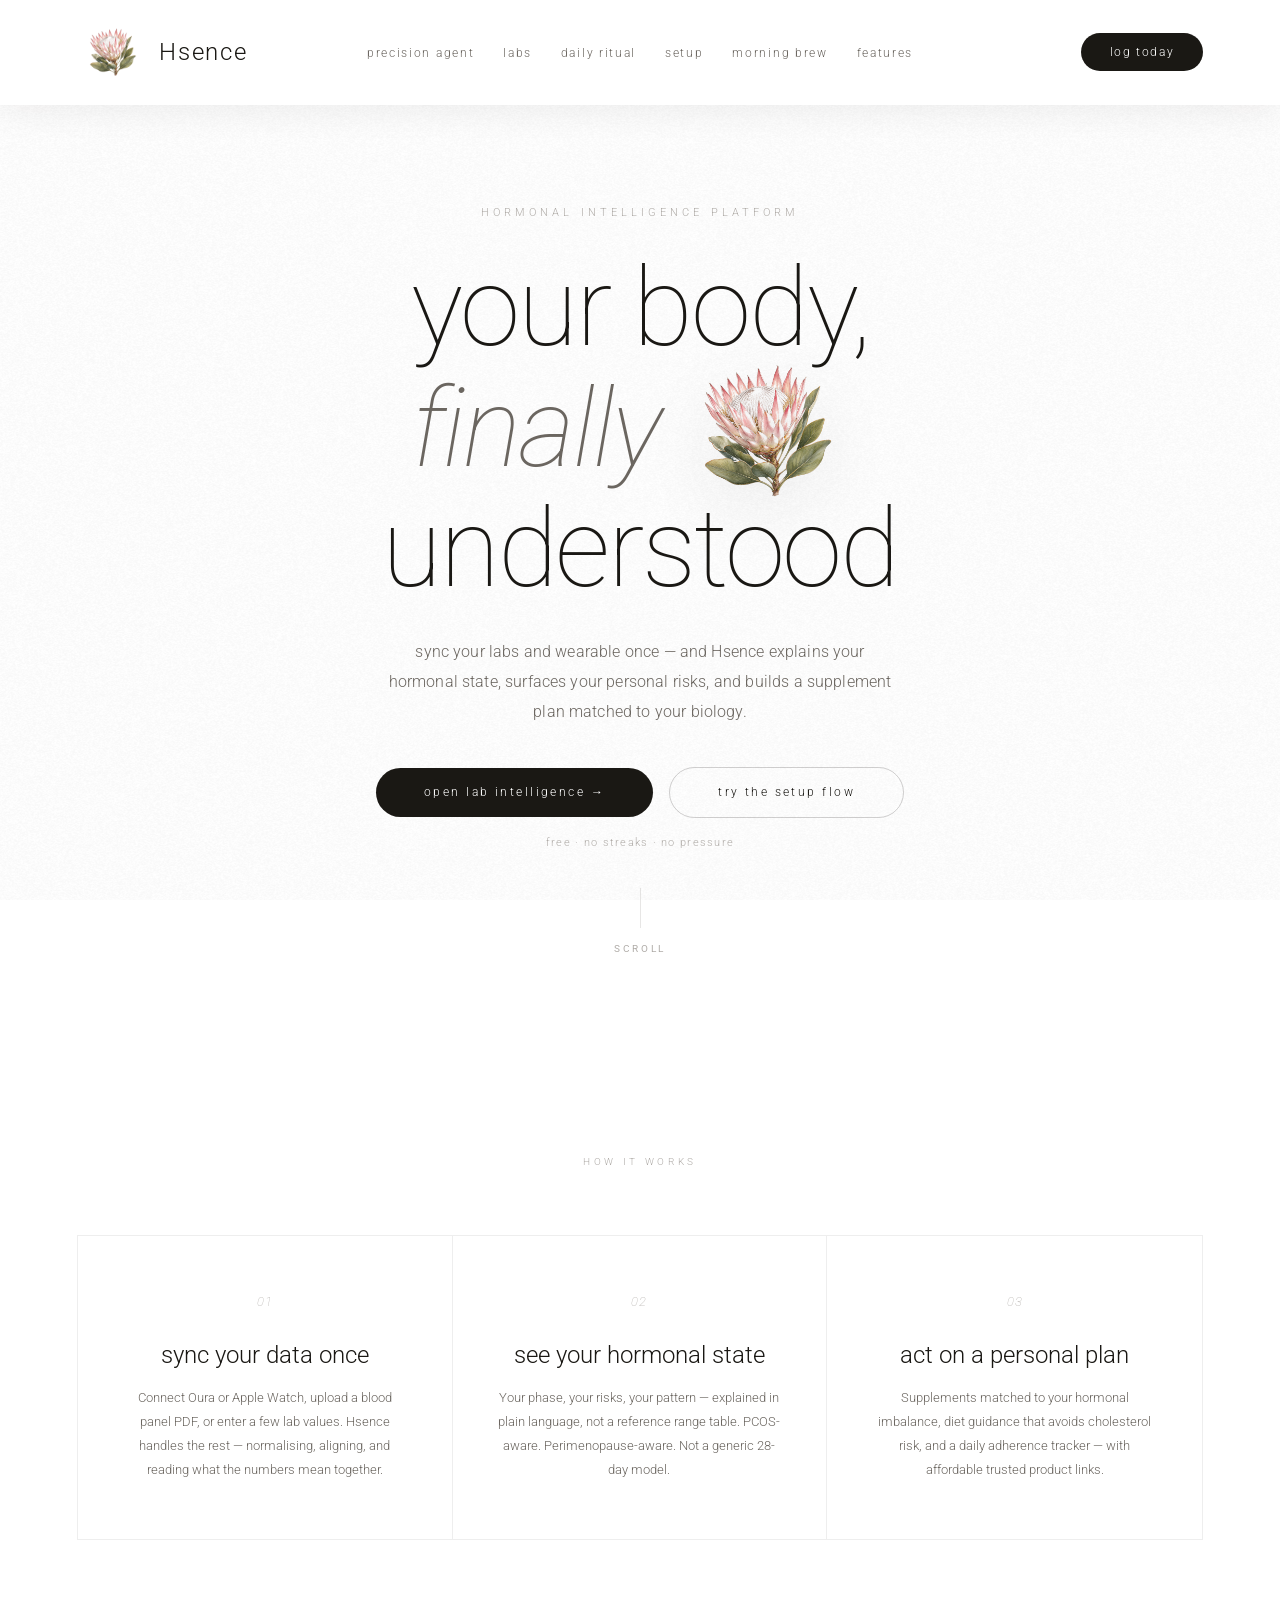
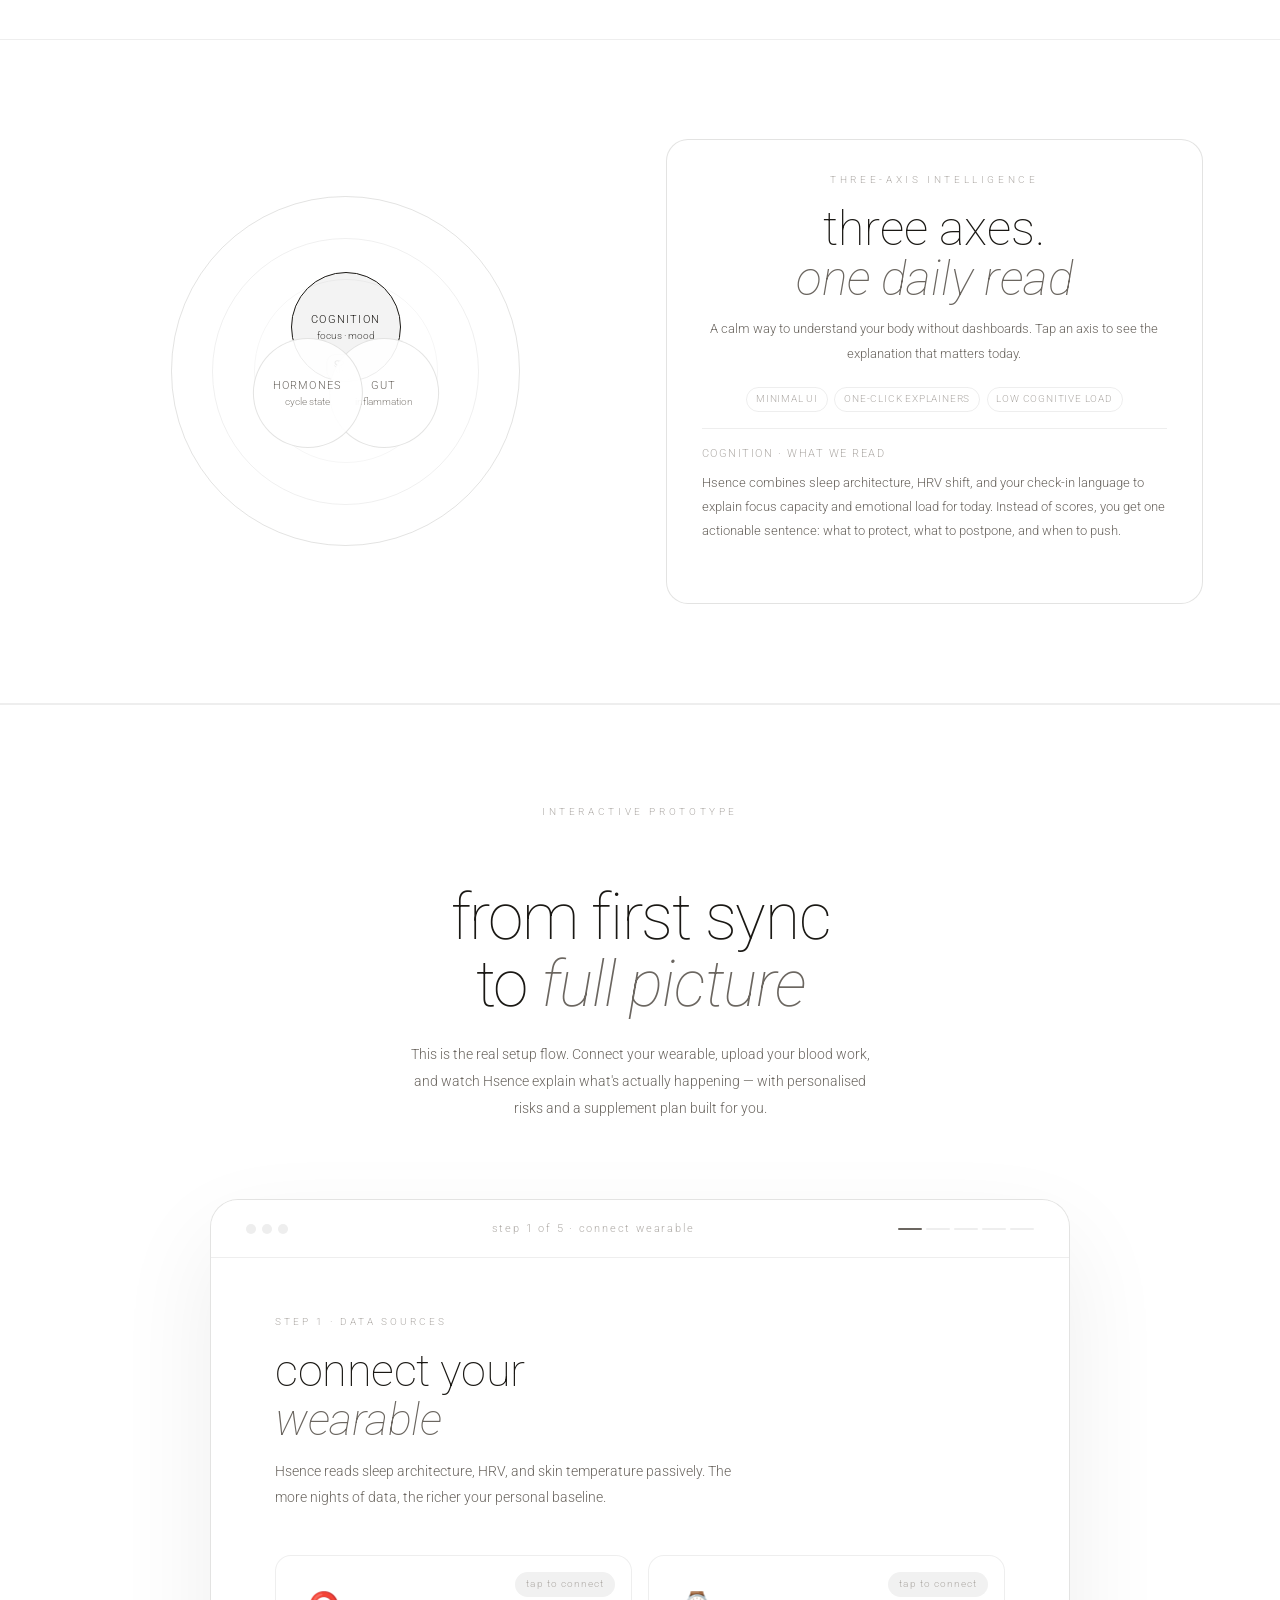
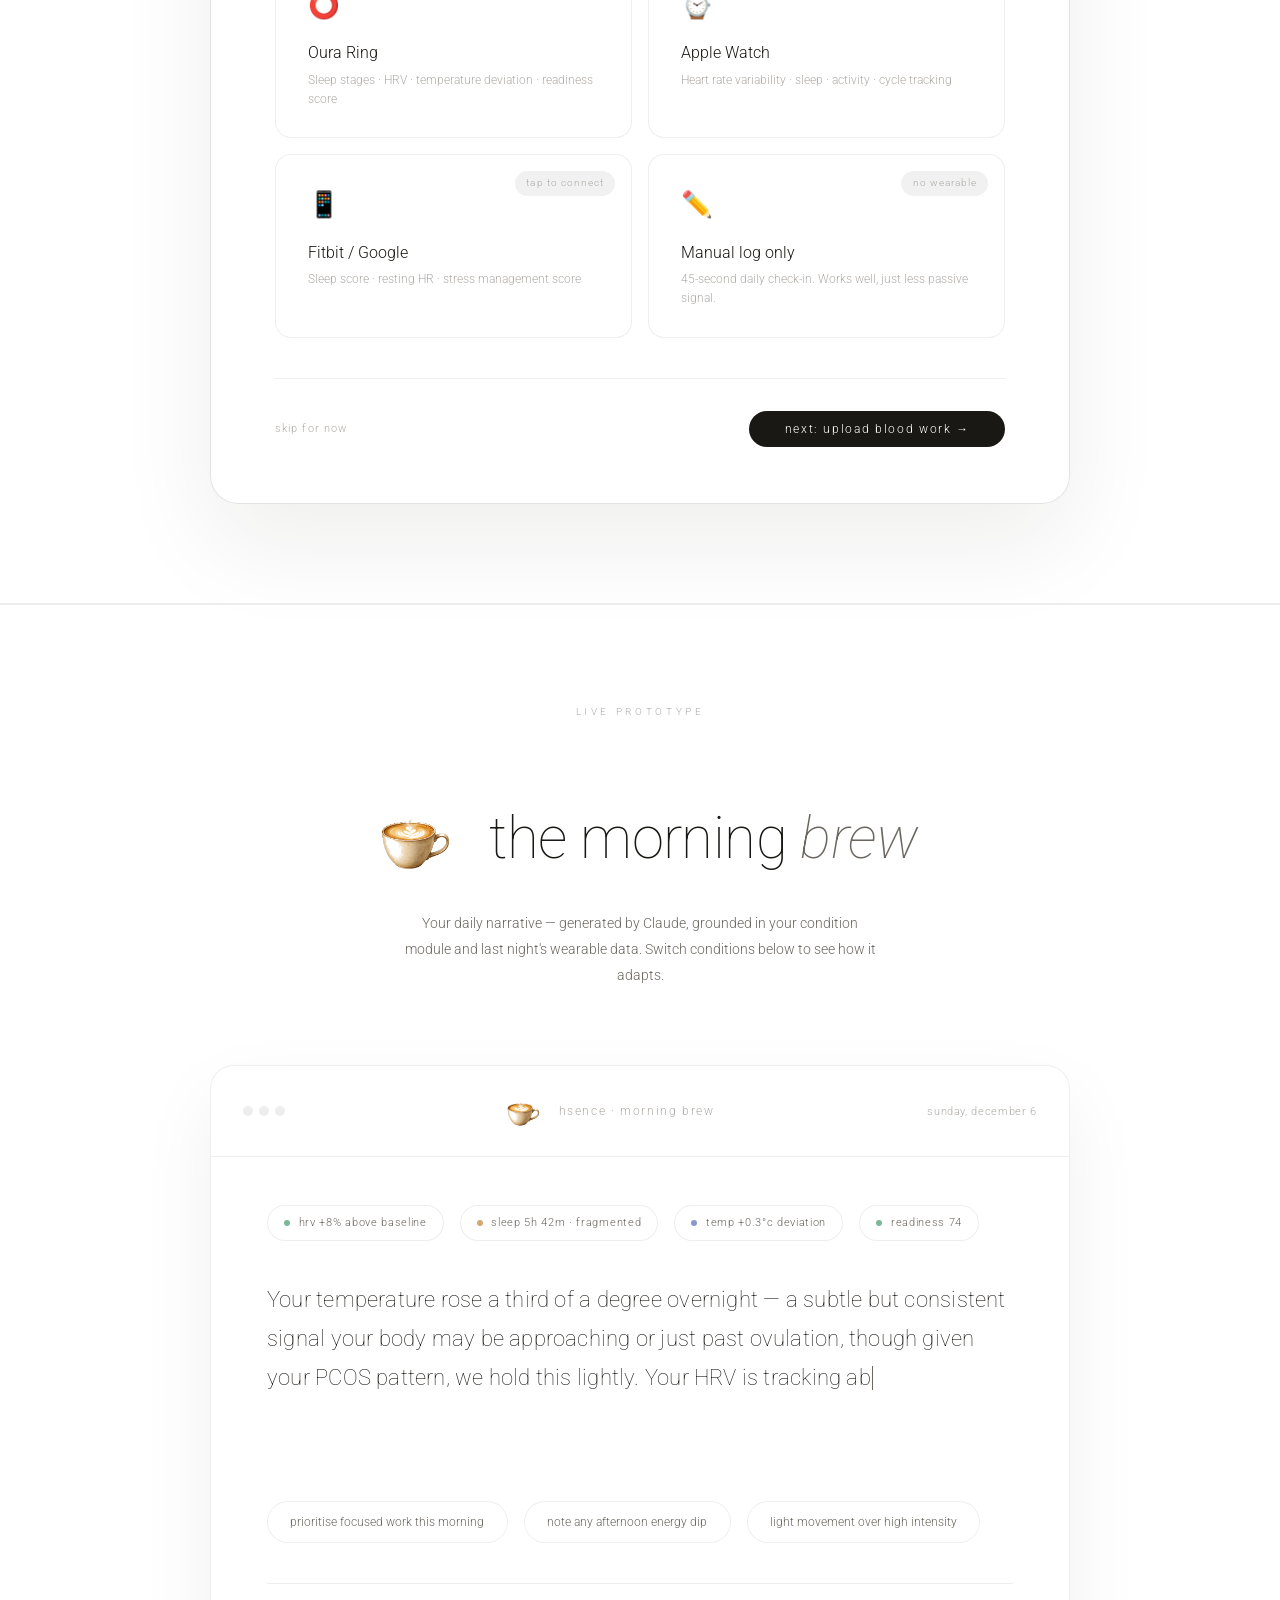
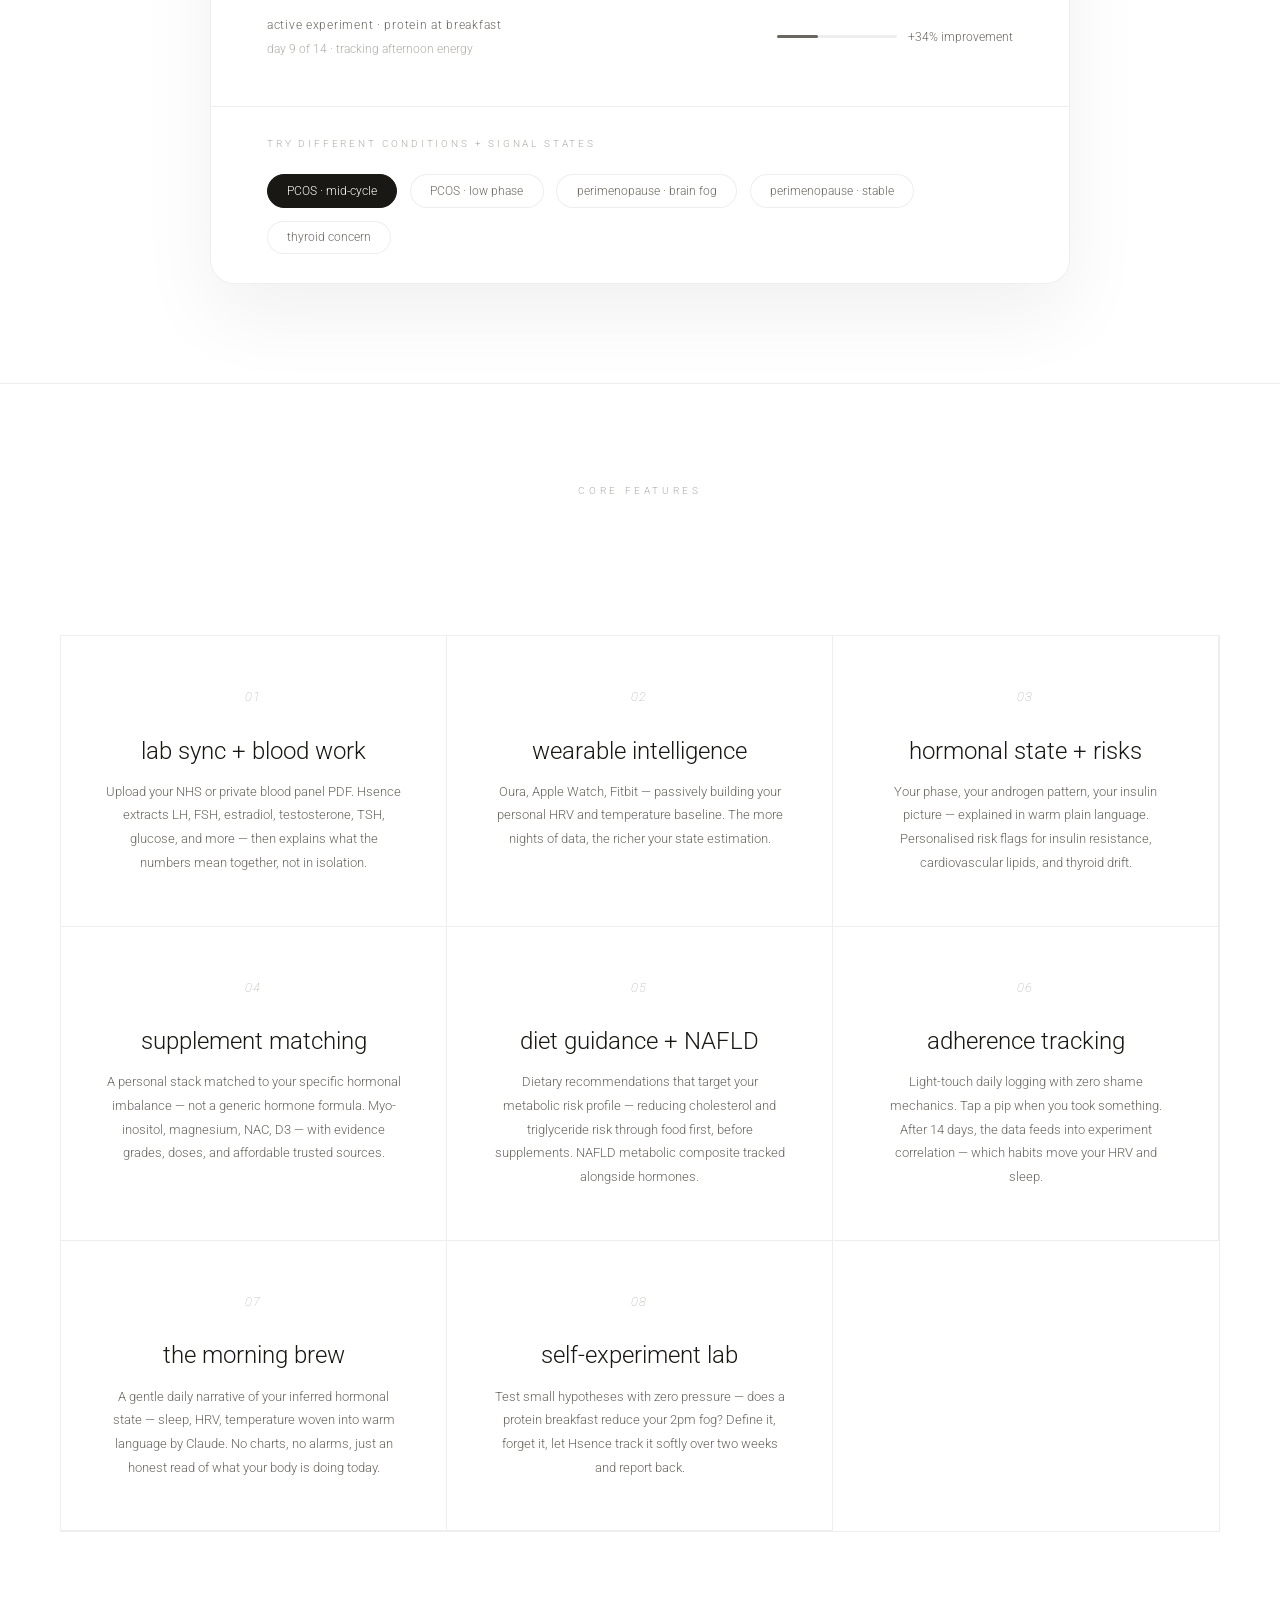
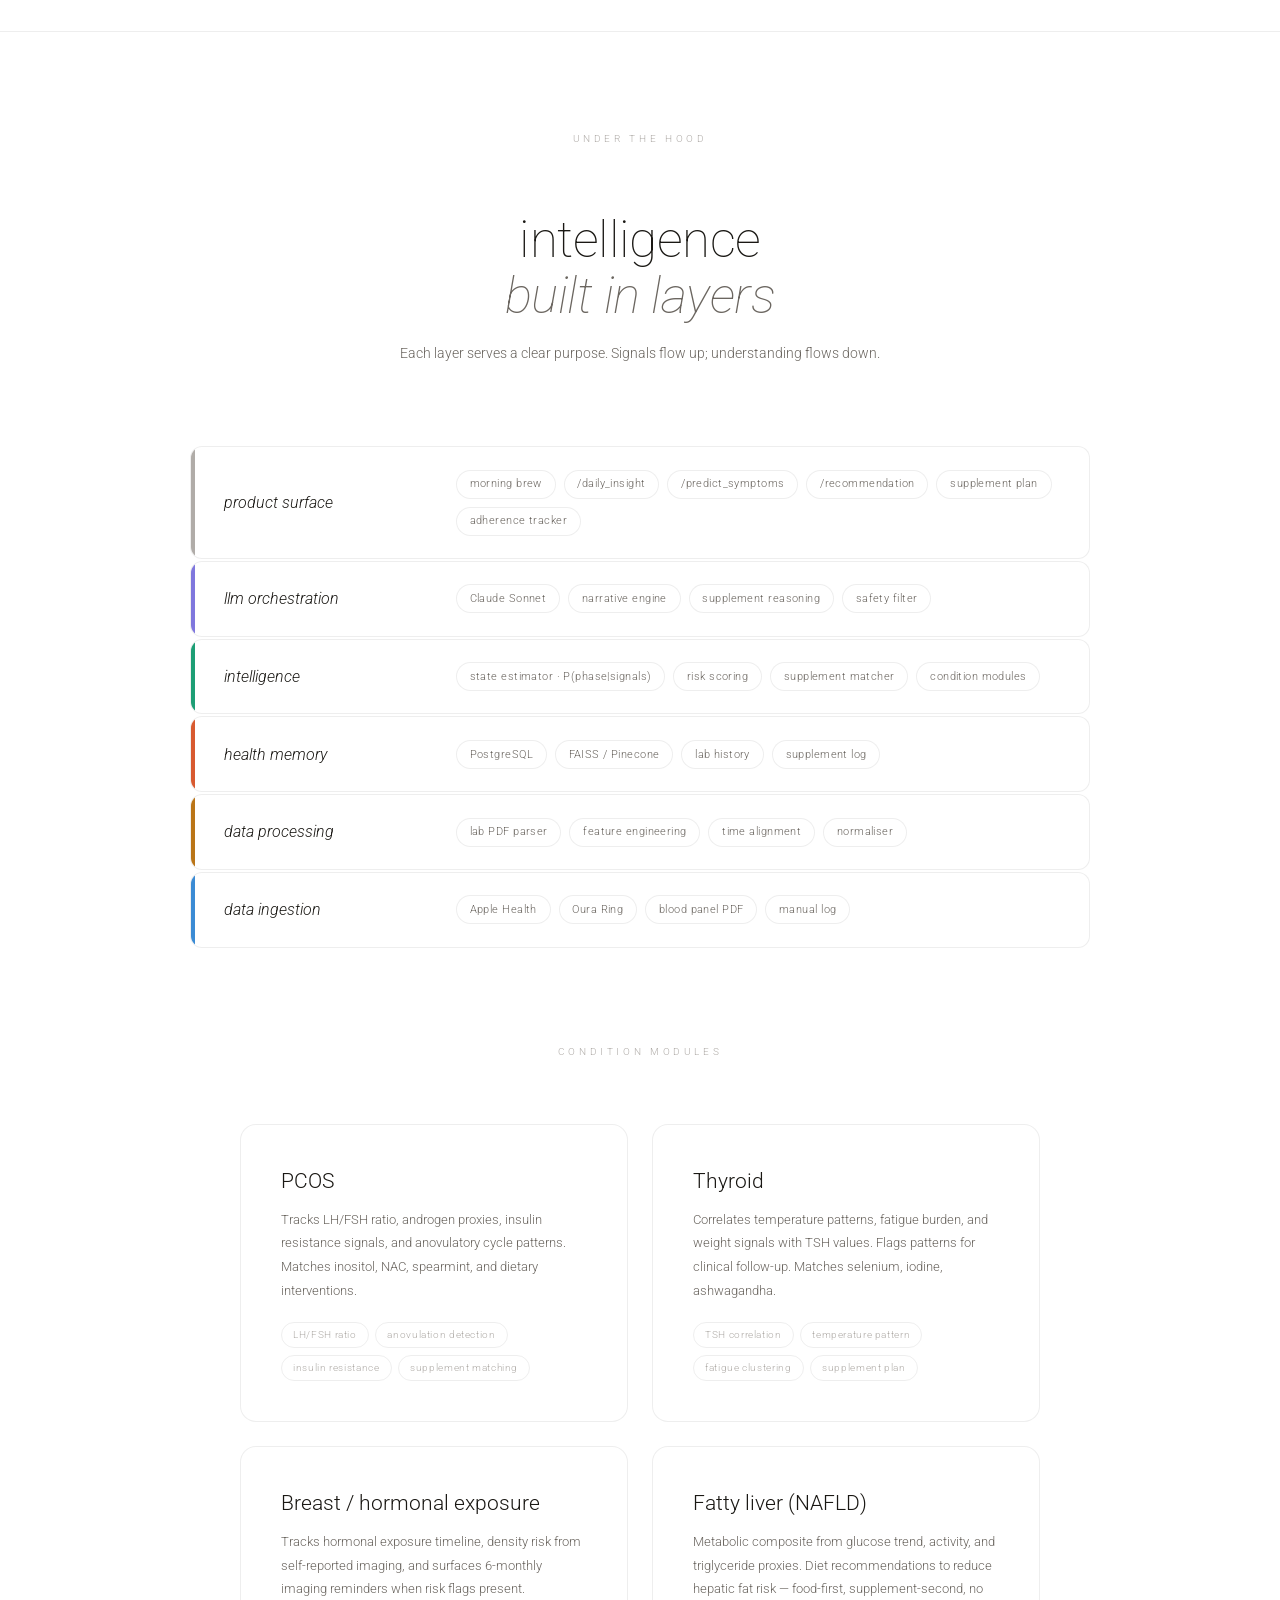
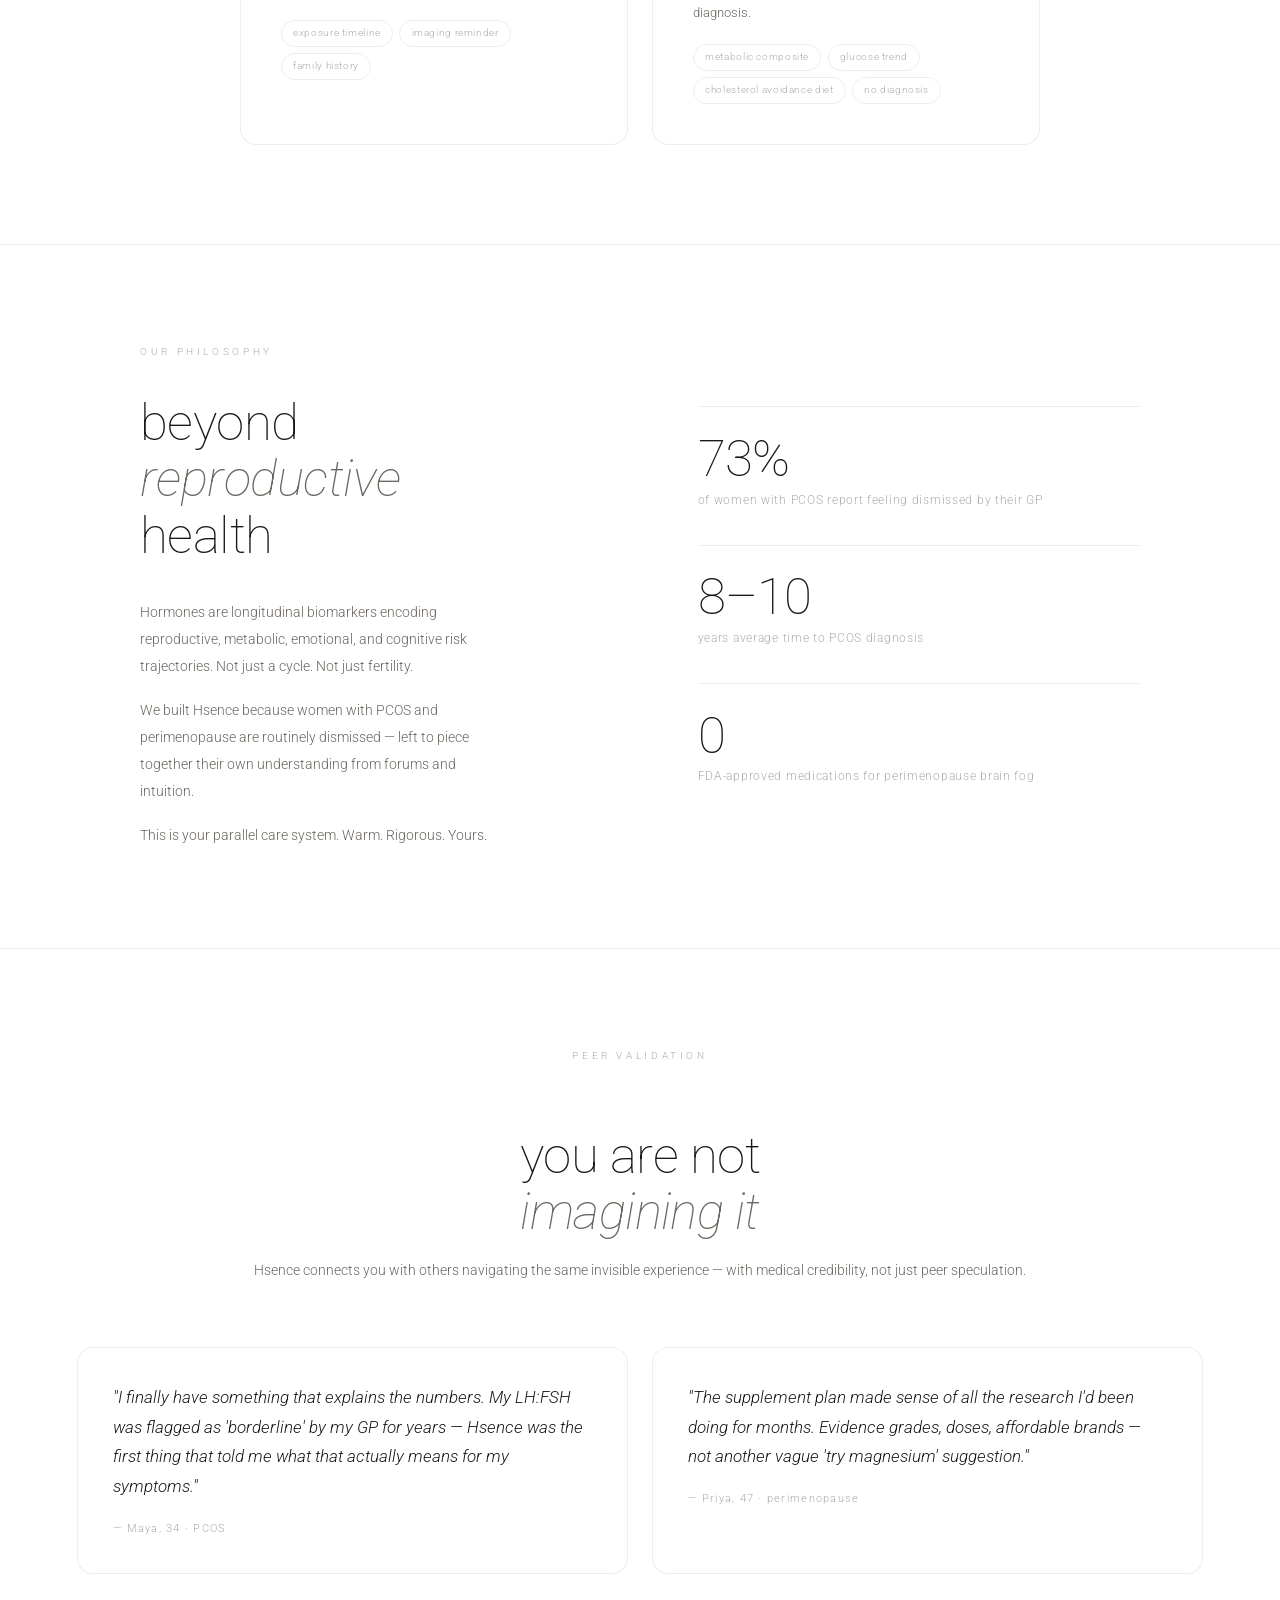
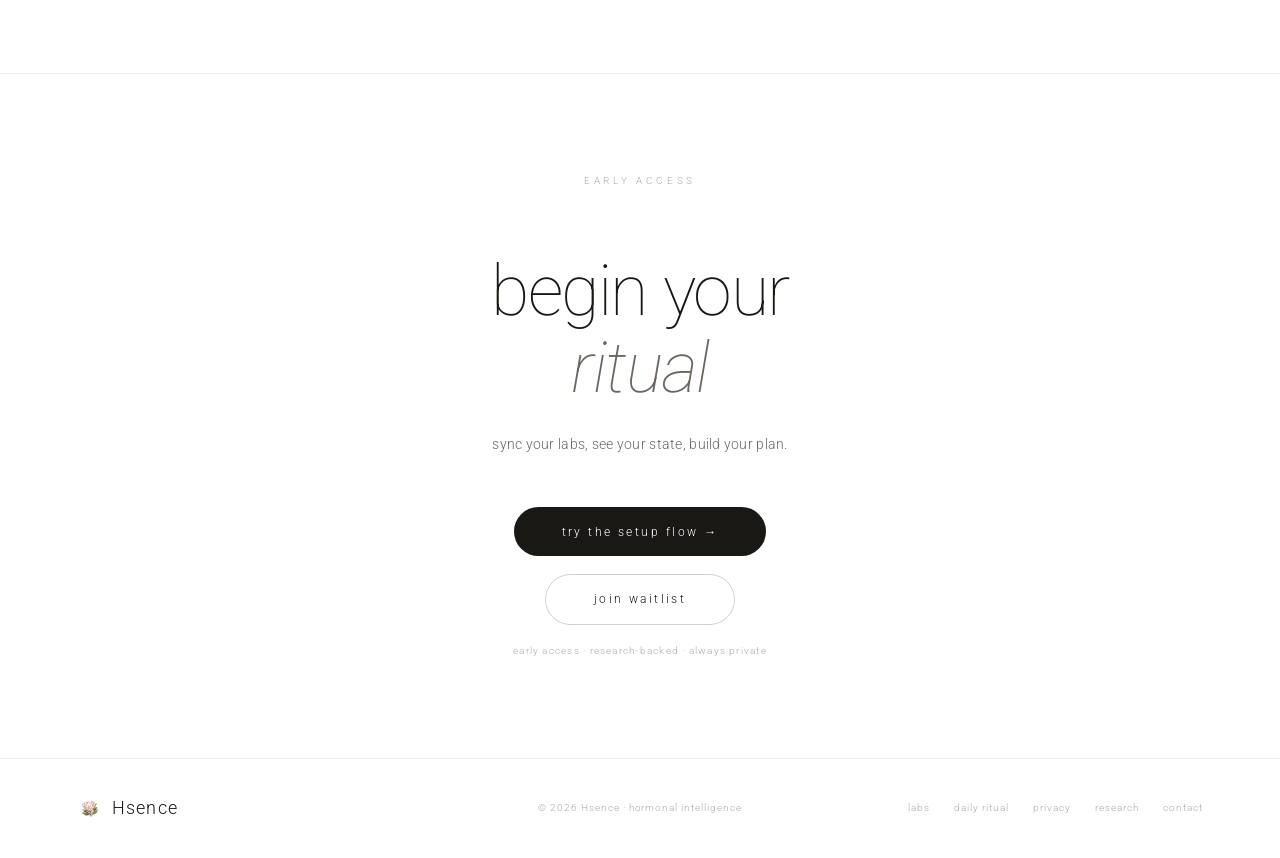
==== index.html @ 1656b44c "Deploy Hsence: site, agent API, and Render config. Single-port FastAPI app serves the marketing site" ====
<!DOCTYPE html>
<html lang="en">
<head>
<meta charset="UTF-8"/>
<meta name="viewport" content="width=device-width, initial-scale=1.0"/>
<title>Hsence — Hormonal Intelligence</title>
<link href="https://fonts.googleapis.com/css2?family=Roboto:ital,wght@0,100;0,300;0,400;1,100;1,300;1,400&display=swap" rel="stylesheet"/>
<style>
*,*::before,*::after{box-sizing:border-box;margin:0;padding:0}
:root{
  --text-dark:#1a1814;
  --text-mid:#6b6660;
  --text-light:#b0aca8;
  --border:rgba(26,24,20,0.07);
  --border-med:rgba(26,24,20,0.12);
  --cream:#ffffff;
  --warm:#f0d4c0;
  --lavender:#ddd0f0;
  --blue-soft:#c0cce8;
  --green:#7ab89a;
  --amber:#d4a870;
  --red-soft:#cc8888;
  --blue-mid:#8899cc;
  --content-max:1080px;
  --content-wide:1160px;
  --section-x:clamp(1.25rem,6vw,5rem);
  --section-y:clamp(5rem,11vh,8.5rem);
}
html{scroll-behavior:smooth}
body{
  font-family:'Roboto',sans-serif;
  background:#ffffff;
  color:var(--text-dark);
  overflow-x:hidden;
  font-size:16px;
  line-height:1.6;
}

/* ── GRADIENT BG (hidden on main page — pure white) ── */
.gradient-bg{position:fixed;inset:0;z-index:0;pointer-events:none;background:#ffffff;overflow:hidden}
.gradient-bg .blob{display:none}
.blob-1{width:600px;height:560px;background:radial-gradient(circle,#f0d4c0 0%,#e8b89a 50%,transparent 100%);top:-10%;left:-8%;animation:lava1 28s ease-in-out infinite}
.blob-2{width:520px;height:560px;background:radial-gradient(circle,#ddd0f0 0%,#c8b8e4 55%,transparent 100%);top:-5%;right:-10%;animation:lava2 34s ease-in-out infinite}
.blob-3{width:480px;height:460px;background:radial-gradient(circle,#c0cce8 0%,#a0b0d8 55%,transparent 100%);bottom:-8%;left:10%;animation:lava3 30s ease-in-out infinite}
.blob-4{width:400px;height:420px;background:radial-gradient(circle,#edd8c8 0%,#dfc0a8 55%,transparent 100%);top:35%;left:35%;animation:lava4 38s ease-in-out infinite}
.blob-5{width:360px;height:380px;background:radial-gradient(circle,#ccd4ec 0%,#aab8dc 55%,transparent 100%);bottom:5%;right:-5%;animation:lava5 26s ease-in-out infinite}
@keyframes lava1{0%{transform:translate(0,0) scale(1)}25%{transform:translate(70px,80px) scale(1.07)}60%{transform:translate(-30px,100px) scale(0.96)}100%{transform:translate(0,0) scale(1)}}
@keyframes lava2{0%{transform:translate(0,0) scale(1)}30%{transform:translate(-80px,70px) scale(1.05)}65%{transform:translate(-40px,140px) scale(0.93)}100%{transform:translate(0,0) scale(1)}}
@keyframes lava3{0%{transform:translate(0,0) scale(1)}35%{transform:translate(60px,-70px) scale(1.06)}70%{transform:translate(-40px,-50px) scale(0.97)}100%{transform:translate(0,0) scale(1)}}
@keyframes lava4{0%{transform:translate(0,0) scale(1) rotate(0deg)}40%{transform:translate(-70px,-50px) scale(1.09) rotate(4deg)}75%{transform:translate(50px,70px) scale(0.94) rotate(-2deg)}100%{transform:translate(0,0) scale(1) rotate(0deg)}}
@keyframes lava5{0%{transform:translate(0,0) scale(1)}45%{transform:translate(-50px,-80px) scale(1.05)}85%{transform:translate(30px,-40px) scale(0.98)}100%{transform:translate(0,0) scale(1)}}

#grain-canvas{position:fixed;inset:0;z-index:2;pointer-events:none;opacity:0.035;mix-blend-mode:multiply}
.page{position:relative;z-index:3}
.site-wrap{width:100%;max-width:var(--content-wide);margin-left:auto;margin-right:auto;padding-left:var(--section-x);padding-right:var(--section-x)}
.site-wrap--narrow{max-width:var(--content-max)}

/* ── NAV ── */
nav{
  display:grid;
  grid-template-columns:1fr auto 1fr;
  align-items:center;
  gap:1rem 2rem;
  padding:1rem var(--section-x);
  position:sticky;top:0;z-index:100;
  background:#ffffff;
  backdrop-filter:blur(22px) saturate(180%);
  -webkit-backdrop-filter:blur(22px) saturate(180%);
  border-bottom:0.5px solid rgba(255,255,255,0.65);
  box-shadow:0 8px 32px rgba(26,24,20,0.06),inset 0 1px 0 rgba(255,255,255,0.85);
}
.nav-logo{justify-self:start}
.nav-links{justify-self:center;display:flex;gap:1.8rem;list-style:none;flex-wrap:wrap;justify-content:center}
.nav-cta{justify-self:end}
@media(max-width:960px){
  nav{grid-template-columns:1fr auto;grid-template-rows:auto auto}
  .nav-links{grid-column:1/-1;justify-self:center;gap:1rem 1.4rem}
}
.nav-logo{display:inline-flex;align-items:center;gap:0.65rem;text-decoration:none;line-height:1}
.nav-logo-img{width:72px;height:72px;object-fit:contain;display:block;flex-shrink:0}
.nav-logo-text{font-weight:300;font-size:1.5rem;letter-spacing:0.07em;color:var(--text-dark)}
.nav-links a{font-size:0.76rem;font-weight:300;color:var(--text-mid);text-decoration:none;letter-spacing:0.14em;text-transform:lowercase;transition:color 0.2s}
.nav-links a:hover{color:var(--text-dark)}
.nav-cta{font-size:0.73rem;font-weight:300;letter-spacing:0.14em;color:#fff;background:var(--text-dark);padding:0.6rem 1.8rem;border-radius:999px;text-decoration:none;text-transform:lowercase;transition:opacity 0.2s}
.nav-cta:hover{opacity:0.75}

/* ── HERO ── */
.hero{
  min-height:calc(100vh - 88px);display:flex;align-items:center;justify-content:center;
  padding:var(--section-y) var(--section-x);
  text-align:center;
  animation:fadeUp 1s ease 0.15s both;
}
.hero-inner{
  max-width:880px;width:100%;margin:0 auto;
  display:flex;flex-direction:column;align-items:center;
}
.hero-eyebrow{font-size:0.67rem;font-weight:300;letter-spacing:0.38em;color:var(--text-light);text-transform:uppercase;margin-bottom:2rem}
.hero-title{
  font-weight:100;font-size:clamp(3.2rem,8.5vw,7rem);line-height:1.02;
  letter-spacing:-0.02em;text-align:center;width:100%;
}
.hero-title em{font-style:italic;font-weight:100;color:var(--text-mid)}
.hero-finally-row{
  display:inline-flex;align-items:center;justify-content:center;
  gap:0.25rem;vertical-align:middle;
}
.hero-flower-near{
  width:min(200px,26vw);height:auto;object-fit:contain;display:block;
  margin:0 0 -0.2rem 0.15rem;
  filter:drop-shadow(0 16px 32px rgba(26,24,20,0.08));
  animation:flowerFloat 8s ease-in-out infinite;
  flex-shrink:0;
}
@keyframes flowerFloat{
  0%,100%{transform:translateY(0) scale(1)}
  50%{transform:translateY(-10px) scale(1.02)}
}
.hero-sub{
  font-size:0.98rem;font-weight:300;color:var(--text-mid);line-height:1.9;
  max-width:520px;margin:2rem auto 2.5rem;letter-spacing:0.01em;text-align:center;
}
.hero-actions{
  display:flex;flex-direction:row;flex-wrap:wrap;align-items:center;
  justify-content:center;gap:0.85rem 1rem;width:100%;
}
.hero-note{
  flex-basis:100%;font-size:0.66rem;color:var(--text-light);
  font-weight:300;letter-spacing:0.12em;text-align:center;margin-top:0.25rem;
}
.scroll-hint{
  margin-top:4vh;font-size:0.6rem;letter-spacing:0.28em;color:var(--text-light);
  text-transform:uppercase;display:flex;flex-direction:column;align-items:center;gap:0.8rem;
}
@media(max-width:640px){
  .hero-actions{flex-direction:column}
  .hero-flower-near{width:min(160px,38vw)}
}
.btn-primary{background:var(--text-dark);color:#fff;font-family:'Roboto',sans-serif;font-size:0.76rem;font-weight:300;letter-spacing:0.2em;text-transform:lowercase;border:none;border-radius:999px;padding:1.1rem 3rem;cursor:pointer;transition:opacity 0.2s,transform 0.2s}
.btn-primary:hover{opacity:0.78;transform:translateY(-2px)}
.btn-outline{background:transparent;color:var(--text-dark);font-family:'Roboto',sans-serif;font-size:0.76rem;font-weight:300;letter-spacing:0.2em;text-transform:lowercase;border:0.5px solid rgba(26,24,20,0.2);border-radius:999px;padding:1.1rem 3rem;cursor:pointer;transition:background 0.2s,transform 0.2s}
.btn-outline:hover{background:rgba(26,24,20,0.04);transform:translateY(-2px)}
.scroll-line{width:0.5px;height:40px;background:var(--text-light);opacity:0.3;animation:scrollPulse 2.5s ease-in-out infinite}
@keyframes scrollPulse{0%,100%{transform:scaleY(1);opacity:0.3}50%{transform:scaleY(0.4);opacity:0.1}}

/* ── SECTION COMMON ── */
section{padding:var(--section-y) var(--section-x)}
.section-label{
  font-size:0.63rem;letter-spacing:0.36em;color:var(--text-light);
  text-transform:uppercase;text-align:center;
  margin-bottom:clamp(2.5rem,5vw,4rem);font-weight:300;
}
.section-head{text-align:center;max-width:640px;margin:0 auto clamp(3rem,6vw,5rem)}
.section-head .section-label{margin-bottom:1.2rem}

/* ── TRI-AXIS PROTEA ── */
.tri-axis-section{
  border-top:0.5px solid var(--border);
  border-bottom:0.5px solid var(--border);
  background:#ffffff;
}
.tri-axis-wrap{
  max-width:var(--content-wide);margin:0 auto;
  display:grid;grid-template-columns:1fr 1fr;
  gap:clamp(2rem,4vw,3.5rem);align-items:center;
}
.tri-stage{
  position:relative;
  width:min(460px,92vw);
  aspect-ratio:1/1;
  margin:0 auto;
}
.orbit-ring{
  position:absolute;inset:12%;
  border:0.5px solid var(--border-med);
  border-radius:50%;
}
.orbit-ring.ring-2{inset:21%;opacity:0.5}
.orbit-ring.ring-3{inset:30%;opacity:0.32}
.tri-center{
  position:absolute;left:50%;top:50%;
  transform:translate(-50%,-50%);
  width:18px;height:18px;border-radius:50%;
  border:0.5px solid var(--border-med);
  background:rgba(255,255,255,0.9);
}
.tri-center::after{
  content:'';
  position:absolute;left:50%;top:50%;
  transform:translate(-50%,-50%);
  width:6px;height:6px;border-radius:50%;
  background:rgba(26,24,20,0.22);
}
.axis-orbit{
  position:absolute;inset:0;animation:spinSlow 24s linear infinite;
}
.orbit-protea{
  position:absolute;left:50%;top:50%;
  transform:translate(-50%,-50%) rotate(var(--angle)) translateY(calc(-1 * var(--radius))) rotate(calc(-1 * var(--angle)));
  width:26px;height:26px;border-radius:9px;
  border:0.5px solid var(--border-med);
  background:rgba(255,255,255,0.92);
  display:flex;align-items:center;justify-content:center;
  box-shadow:0 18px 40px rgba(26,24,20,0.06);
  pointer-events:none;
}
.orbit-protea svg{width:16px;height:16px;display:block}
.orbit-protea path{stroke:var(--text-dark)}
.axis-btn{
  position:absolute;left:50%;top:50%;
  transform:translate(-50%,-50%) rotate(var(--angle)) translateY(calc(-1 * var(--radius))) rotate(calc(-1 * var(--angle)));
  width:110px;min-height:110px;border-radius:50%;
  border:0.5px solid var(--border-med);
  background:rgba(255,255,255,0.92);
  color:var(--text-mid);
  display:flex;flex-direction:column;align-items:center;justify-content:center;
  gap:0.25rem;padding:0.8rem;
  font-family:'Roboto',sans-serif;cursor:pointer;
  transition:transform 0.2s,border-color 0.2s,background 0.2s,color 0.2s;
}
.axis-btn:hover{border-color:rgba(26,24,20,0.2);color:var(--text-dark)}
.axis-btn.active{
  border-color:var(--text-dark);
  color:var(--text-dark);
  background:rgba(26,24,20,0.05);
}
.axis-name{font-size:0.67rem;letter-spacing:0.11em;text-transform:uppercase;font-weight:300}
.axis-sub{font-size:0.62rem;opacity:0.8;font-weight:300}
.tri-copy{
  background:rgba(255,255,255,0.86);
  border:0.5px solid var(--border-med);
  border-radius:22px;padding:2rem 2.2rem;text-align:center;
}
.tri-copy .section-label{text-align:center;margin-bottom:1rem}
.tri-explain{
  text-align:left;
  border-top:0.5px solid var(--border);
  margin-top:0.7rem;padding-top:1rem;
}
.tri-title{font-weight:100;font-size:clamp(2rem,4vw,3rem);line-height:1.05;margin-bottom:0.8rem;text-align:center}
.tri-title em{font-style:italic;color:var(--text-mid)}
.tri-sub{font-size:0.84rem;color:var(--text-mid);font-weight:300;line-height:1.8;margin-bottom:1.3rem;text-align:center}
.tri-tags{display:flex;gap:0.4rem;flex-wrap:wrap;margin-bottom:1rem;justify-content:center}
.tri-tag{
  font-size:0.62rem;letter-spacing:0.08em;text-transform:uppercase;
  padding:0.22rem 0.56rem;border:0.5px solid var(--border);
  border-radius:999px;color:var(--text-light);font-weight:300;
}
.tri-explain-title{font-size:0.68rem;letter-spacing:0.14em;text-transform:uppercase;color:var(--text-light);font-weight:300;margin-bottom:0.55rem}
.tri-explain-body{font-size:0.82rem;color:var(--text-mid);line-height:1.85;font-weight:300;min-height:100px}
@keyframes spinSlow{to{transform:rotate(360deg)}}
@media (max-width:980px){
  .tri-axis-wrap{grid-template-columns:1fr;gap:1.6rem}
}

/* ── ONBOARDING FLOW SECTION ── */
.onboarding-section{
  background:#ffffff;
  border-top:0.5px solid var(--border);
  border-bottom:0.5px solid var(--border);
  padding:var(--section-y) var(--section-x);
}
.onboarding-intro{text-align:center;margin-bottom:clamp(3rem,6vw,5rem);max-width:640px;margin-left:auto;margin-right:auto}
.onboarding-title{font-weight:100;font-size:clamp(2.4rem,5vw,4.2rem);line-height:1.05;letter-spacing:-0.02em;margin-bottom:1.4rem}
.onboarding-title em{font-style:italic;color:var(--text-mid)}
.onboarding-sub{font-size:0.9rem;font-weight:300;color:var(--text-mid);line-height:1.9;max-width:460px;margin:0 auto}

/* The big interactive prototype frame */
.setup-frame{
  max-width:860px;margin:0 auto;
  background:rgba(255,255,255,0.88);
  backdrop-filter:blur(24px);
  border:0.5px solid var(--border-med);
  border-radius:28px;
  overflow:hidden;
  box-shadow:0 40px 100px rgba(26,24,20,0.07);
}
.setup-topbar{
  display:flex;align-items:center;justify-content:space-between;
  padding:1.2rem 2.2rem;
  border-bottom:0.5px solid var(--border);
  background:rgba(255,255,255,0.5);
}
.setup-dots{display:flex;gap:6px}
.setup-dot{width:10px;height:10px;border-radius:50%;background:var(--border)}
.setup-step-label{font-size:0.7rem;font-weight:300;letter-spacing:0.16em;color:var(--text-light);text-transform:lowercase}
.setup-progress-bar{display:flex;gap:4px;align-items:center}
.progress-pip{width:24px;height:2px;border-radius:2px;background:var(--border);transition:background 0.4s}
.progress-pip.done{background:var(--text-dark)}
.progress-pip.active{background:var(--text-mid)}

/* Steps */
.setup-body{padding:3.5rem 4rem;min-height:480px}
.setup-step{display:none;animation:fadeUp 0.45s ease both}
.setup-step.active{display:block}

/* Step headings */
.step-eyebrow{font-size:0.63rem;letter-spacing:0.3em;text-transform:uppercase;color:var(--text-light);font-weight:300;margin-bottom:1rem}
.step-title{font-weight:100;font-size:clamp(1.8rem,3.5vw,2.8rem);line-height:1.1;margin-bottom:0.9rem;letter-spacing:-0.01em}
.step-title em{font-style:italic;color:var(--text-mid)}
.step-desc{font-size:0.85rem;font-weight:300;color:var(--text-mid);line-height:1.9;max-width:480px;margin-bottom:2.8rem}

/* Wearable connect cards */
.connect-grid{display:grid;grid-template-columns:1fr 1fr;gap:1rem;margin-bottom:2.5rem}
.connect-card{
  border:0.5px solid var(--border);border-radius:16px;
  padding:1.8rem 2rem;cursor:pointer;
  background:rgba(255,255,255,0.6);
  transition:all 0.2s;
  position:relative;
}
.connect-card:hover{border-color:rgba(26,24,20,0.2);background:rgba(255,255,255,0.95)}
.connect-card.selected{border-color:var(--text-dark);background:rgba(26,24,20,0.04)}
.connect-card.connected{border-color:var(--green)}
.connect-card-icon{font-size:1.6rem;margin-bottom:0.9rem}
.connect-card-name{font-weight:300;font-size:1rem;color:var(--text-dark);margin-bottom:0.3rem}
.connect-card-sub{font-size:0.74rem;font-weight:300;color:var(--text-light);line-height:1.6}
.connect-status{
  position:absolute;top:1rem;right:1rem;
  font-size:0.64rem;font-weight:300;letter-spacing:0.1em;
  padding:0.25rem 0.7rem;border-radius:999px;
}
.connect-status.idle{background:rgba(26,24,20,0.06);color:var(--text-light)}
.connect-status.syncing{background:rgba(180,160,100,0.12);color:var(--amber)}
.connect-status.done{background:rgba(122,184,154,0.15);color:var(--green)}

/* Manual log */
.manual-or{text-align:center;font-size:0.72rem;font-weight:300;color:var(--text-light);letter-spacing:0.12em;margin:1.5rem 0}

/* Lab upload */
.lab-upload-zone{
  border:0.5px dashed rgba(26,24,20,0.18);border-radius:16px;
  padding:3rem 2.5rem;text-align:center;cursor:pointer;
  transition:all 0.2s;margin-bottom:1.5rem;
  background:rgba(255,255,255,0.4);
}
.lab-upload-zone:hover{border-color:rgba(26,24,20,0.32);background:rgba(255,255,255,0.8)}
.lab-upload-zone.uploading{border-color:var(--amber)}
.lab-upload-zone.done{border-color:var(--green);background:rgba(122,184,154,0.07)}
.upload-icon{font-size:2rem;margin-bottom:0.8rem;opacity:0.4}
.upload-text{font-size:0.82rem;font-weight:300;color:var(--text-mid);line-height:1.7}
.upload-fine{font-size:0.68rem;color:var(--text-light);font-weight:300;margin-top:0.4rem;letter-spacing:0.06em}

/* Lab markers grid */
.lab-markers{display:grid;grid-template-columns:repeat(auto-fill,minmax(200px,1fr));gap:0.7rem;margin-top:1.8rem}
.lab-marker{
  border:0.5px solid var(--border);border-radius:12px;
  padding:1rem 1.2rem;
  background:rgba(255,255,255,0.7);
  display:flex;align-items:center;justify-content:space-between;
}
.lab-marker-name{font-size:0.76rem;font-weight:300;color:var(--text-mid)}
.lab-marker-val{font-size:0.86rem;font-weight:300;color:var(--text-dark)}
.lab-marker-flag{
  font-size:0.6rem;font-weight:300;letter-spacing:0.08em;
  padding:0.18rem 0.55rem;border-radius:999px;margin-left:0.5rem;
}
.flag-high{background:rgba(204,136,136,0.15);color:var(--red-soft)}
.flag-low{background:rgba(136,153,204,0.15);color:var(--blue-mid)}
.flag-ok{background:rgba(122,184,154,0.15);color:var(--green)}

/* State reveal — the big visual */
.state-reveal{
  display:flex;flex-direction:column;gap:1.5rem;
  margin-bottom:2.5rem;
}
.state-primary-card{
  border:0.5px solid var(--border-med);border-radius:18px;
  padding:2.2rem 2.5rem;
  background:rgba(255,255,255,0.7);
  position:relative;overflow:hidden;
}
.state-phase-badge{
  display:inline-flex;align-items:center;gap:0.6rem;
  font-size:0.68rem;font-weight:300;letter-spacing:0.14em;text-transform:uppercase;
  padding:0.35rem 1rem;border-radius:999px;
  background:rgba(122,184,154,0.15);color:var(--green);
  border:0.5px solid rgba(122,184,154,0.3);
  margin-bottom:1.2rem;
}
.state-phase-dot{width:5px;height:5px;border-radius:50%;background:var(--green)}
.state-phase-title{font-weight:100;font-size:1.9rem;color:var(--text-dark);margin-bottom:0.6rem;letter-spacing:-0.01em}
.state-phase-title em{font-style:italic;color:var(--text-mid)}
.state-phase-desc{font-size:0.84rem;font-weight:300;color:var(--text-mid);line-height:1.85;max-width:480px}
.state-signal-row{display:flex;flex-wrap:wrap;gap:0.6rem;margin-top:1.4rem}
.state-sig-pill{
  display:flex;align-items:center;gap:0.5rem;
  padding:0.4rem 0.9rem;
  border:0.5px solid var(--border);border-radius:999px;
  font-size:0.7rem;font-weight:300;color:var(--text-mid);
  background:rgba(255,255,255,0.8);
}
.state-sig-dot{width:5px;height:5px;border-radius:50%;flex-shrink:0}

/* Risk cards */
.risk-grid{display:grid;grid-template-columns:1fr 1fr 1fr;gap:0.8rem;margin-bottom:2rem}
.risk-card{
  border-radius:14px;padding:1.4rem 1.5rem;
  border:0.5px solid var(--border);
  background:rgba(255,255,255,0.6);
}
.risk-label{font-size:0.64rem;font-weight:300;letter-spacing:0.14em;text-transform:uppercase;margin-bottom:0.6rem}
.risk-name{font-size:0.88rem;font-weight:300;color:var(--text-dark);margin-bottom:0.4rem;line-height:1.3}
.risk-bar-wrap{height:3px;background:var(--border);border-radius:2px;margin-top:0.7rem}
.risk-bar-fill{height:100%;border-radius:2px;transition:width 1.4s ease}
.risk-note{font-size:0.68rem;font-weight:300;color:var(--text-light);margin-top:0.5rem;line-height:1.5}
.risk-low .risk-label{color:var(--green)}
.risk-low .risk-bar-fill{background:var(--green)}
.risk-med .risk-label{color:var(--amber)}
.risk-med .risk-bar-fill{background:var(--amber)}
.risk-high .risk-label{color:var(--red-soft)}
.risk-high .risk-bar-fill{background:var(--red-soft)}

/* Supplement plan */
.supps-grid{display:flex;flex-direction:column;gap:0.7rem;margin-bottom:2rem}
.supp-row{
  display:flex;align-items:flex-start;gap:1.2rem;
  padding:1.2rem 1.5rem;
  border:0.5px solid var(--border);border-radius:14px;
  background:rgba(255,255,255,0.6);
  transition:background 0.2s;cursor:pointer;
  position:relative;
}
.supp-row:hover{background:rgba(255,255,255,0.95)}
.supp-row.tracked{border-color:var(--green)}
.supp-icon-wrap{
  width:40px;height:40px;border-radius:12px;
  background:rgba(26,24,20,0.05);
  display:flex;align-items:center;justify-content:center;
  font-size:1.2rem;flex-shrink:0;
}
.supp-info{flex:1}
.supp-name{font-weight:300;font-size:0.92rem;color:var(--text-dark);margin-bottom:0.2rem}
.supp-why{font-size:0.74rem;font-weight:300;color:var(--text-mid);line-height:1.65}
.supp-tags{display:flex;flex-wrap:wrap;gap:0.4rem;margin-top:0.6rem}
.supp-tag{font-size:0.62rem;padding:0.2rem 0.6rem;border:0.5px solid var(--border);border-radius:999px;color:var(--text-light);font-weight:300;letter-spacing:0.06em}
.supp-right{display:flex;flex-direction:column;align-items:flex-end;gap:0.5rem;flex-shrink:0}
.supp-dose{font-size:0.72rem;font-weight:300;color:var(--text-mid);letter-spacing:0.04em}
.supp-price{font-size:0.8rem;font-weight:300;color:var(--text-dark)}
.supp-track-btn{
  font-size:0.64rem;font-weight:300;letter-spacing:0.12em;
  padding:0.3rem 0.9rem;border-radius:999px;
  border:0.5px solid var(--border);
  background:rgba(255,255,255,0.8);cursor:pointer;
  font-family:'Roboto',sans-serif;color:var(--text-mid);
  transition:all 0.2s;
}
.supp-track-btn:hover{background:var(--text-dark);color:#fff;border-color:var(--text-dark)}
.supp-track-btn.tracking{background:rgba(122,184,154,0.15);color:var(--green);border-color:rgba(122,184,154,0.3)}
.supp-evidence{
  display:inline-flex;align-items:center;gap:0.3rem;
  font-size:0.62rem;font-weight:300;letter-spacing:0.08em;
  padding:0.2rem 0.6rem;border-radius:999px;
  margin-top:0.5rem;
}
.evidence-strong{background:rgba(122,184,154,0.12);color:var(--green)}
.evidence-moderate{background:rgba(212,168,112,0.12);color:var(--amber)}

/* Diet recs */
.diet-cards{display:grid;grid-template-columns:1fr 1fr;gap:1rem;margin-bottom:2rem}
.diet-card{
  border:0.5px solid var(--border);border-radius:16px;padding:1.8rem 2rem;
  background:rgba(255,255,255,0.55);
}
.diet-card-title{font-weight:300;font-size:1rem;color:var(--text-dark);margin-bottom:0.5rem}
.diet-card-desc{font-size:0.78rem;font-weight:300;color:var(--text-mid);line-height:1.8;margin-bottom:1rem}
.diet-items{display:flex;flex-direction:column;gap:0.4rem}
.diet-item{display:flex;align-items:center;gap:0.6rem;font-size:0.76rem;font-weight:300;color:var(--text-mid)}
.diet-dot{width:4px;height:4px;border-radius:50%;background:var(--text-light);flex-shrink:0}
.diet-avoid{border-color:rgba(204,136,136,0.2)}
.diet-avoid .diet-dot{background:var(--red-soft)}

/* Adherence tracker */
.adherence-section{
  display:flex;flex-direction:column;gap:1rem;
  margin-bottom:2rem;
}
.adherence-row{display:flex;align-items:center;gap:1rem}
.adherence-name{font-size:0.8rem;font-weight:300;color:var(--text-mid);min-width:160px;flex-shrink:0}
.adherence-track{display:flex;gap:5px;flex:1}
.adherence-pip{
  width:22px;height:22px;border-radius:6px;
  border:0.5px solid var(--border);
  background:rgba(255,255,255,0.5);cursor:pointer;
  transition:all 0.15s;
  display:flex;align-items:center;justify-content:center;
  font-size:0.7rem;
}
.adherence-pip:hover{border-color:rgba(26,24,20,0.2)}
.adherence-pip.done{background:rgba(122,184,154,0.2);border-color:rgba(122,184,154,0.4);color:var(--green)}
.adherence-pip.skipped{background:rgba(204,136,136,0.12);border-color:rgba(204,136,136,0.25);color:var(--red-soft)}
.adherence-pct{font-size:0.72rem;font-weight:300;color:var(--text-light);min-width:36px;text-align:right;letter-spacing:0.04em}

/* Morning brew (same as before but adapted) */
.brew-frame{
  max-width:860px;margin:0 auto;
  background:rgba(255,255,255,0.85);
  backdrop-filter:blur(20px);
  border:0.5px solid var(--border);
  border-radius:24px;
  overflow:hidden;
  box-shadow:0 32px 80px rgba(26,24,20,0.06);
}
.brew-topbar{
  display:flex;align-items:center;justify-content:space-between;
  padding:1.2rem 2rem;
  border-bottom:0.5px solid var(--border);
  background:rgba(255,255,255,0.6);
}
.brew-dot-row{display:flex;gap:6px}
.brew-dot{width:10px;height:10px;border-radius:50%;background:var(--border)}
.brew-title-bar{font-size:0.72rem;font-weight:300;letter-spacing:0.14em;color:var(--text-light);text-transform:lowercase;display:inline-flex;align-items:center;gap:0.55rem}
.brew-coffee-icon{width:52px;height:52px;object-fit:contain;display:block}
.proto-title-row{display:flex;align-items:center;justify-content:center;gap:1.1rem;margin-bottom:1rem;flex-wrap:wrap}
.brew-header-icon{width:110px;height:110px;object-fit:contain;display:block;flex-shrink:0}
.coffee-wrap{position:relative;display:inline-flex;align-items:flex-end;justify-content:center;flex-shrink:0}
.coffee-wrap--lg .coffee-cup-img{width:110px;height:110px;object-fit:contain;display:block}
.coffee-wrap--sm .coffee-cup-img{width:52px;height:52px;object-fit:contain;display:block}
.coffee-steam{position:absolute;top:-2%;left:50%;transform:translateX(-50%);width:72%;height:48%;pointer-events:none;z-index:1}
.coffee-steam i{position:absolute;bottom:0;display:block;width:7px;height:26px;background:linear-gradient(to top,rgba(107,102,96,0.45),rgba(107,102,96,0));border-radius:999px;filter:blur(2px);opacity:0;animation:steamRise 3s ease-in-out infinite}
.coffee-steam i:nth-child(1){left:16%;animation-delay:0s}
.coffee-steam i:nth-child(2){left:42%;height:32px;width:8px;animation-delay:1s}
.coffee-steam i:nth-child(3){left:68%;animation-delay:2s}
.coffee-wrap--sm .coffee-steam i{width:5px;height:18px}
.coffee-wrap--sm .coffee-steam i:nth-child(2){height:22px}
@keyframes steamRise{
  0%{transform:translateY(0) scaleX(1);opacity:0}
  18%{opacity:0.6}
  55%{transform:translateY(-22px) scaleX(1.25);opacity:0.35}
  100%{transform:translateY(-42px) scaleX(1.5);opacity:0}
}
.brew-date{font-size:0.68rem;font-weight:300;color:var(--text-light);letter-spacing:0.06em}
.brew-body{padding:3rem 3.5rem}
.brew-signal-row{display:flex;gap:1rem;margin-bottom:2.5rem;flex-wrap:wrap}
.signal-pill{display:flex;align-items:center;gap:0.55rem;padding:0.5rem 1rem;border:0.5px solid var(--border);border-radius:999px;background:rgba(255,255,255,0.8);font-size:0.7rem;font-weight:300;color:var(--text-mid);letter-spacing:0.06em}
.signal-dot{width:6px;height:6px;border-radius:50%;flex-shrink:0}
.signal-dot.green{background:#7ab89a}
.signal-dot.amber{background:#d4a870}
.signal-dot.blue{background:#8899cc}
.signal-dot.red{background:#cc8888}
.brew-narrative{font-weight:100;font-size:1.35rem;line-height:1.8;color:var(--text-dark);letter-spacing:0.01em;min-height:180px;margin-bottom:2.5rem}
.brew-narrative em{font-style:italic;color:var(--text-mid)}
.brew-actions{display:flex;gap:1rem;margin-bottom:2.5rem;flex-wrap:wrap}
.brew-action-chip{padding:0.65rem 1.4rem;border:0.5px solid var(--border);border-radius:999px;font-size:0.74rem;font-weight:300;color:var(--text-mid);cursor:pointer;transition:background 0.2s,border-color 0.2s;background:rgba(255,255,255,0.5)}
.brew-action-chip:hover{background:rgba(26,24,20,0.05);border-color:rgba(26,24,20,0.15)}
.brew-divider{height:0.5px;background:var(--border);margin:2rem 0}
.brew-experiment{display:flex;align-items:center;justify-content:space-between;gap:1rem;flex-wrap:wrap}
.experiment-label{font-size:0.75rem;font-weight:300;color:var(--text-mid);letter-spacing:0.06em}
.experiment-result{display:flex;align-items:center;gap:0.7rem;font-size:0.78rem;font-weight:300;color:var(--text-dark)}
.experiment-bar{width:120px;height:3px;background:var(--border);border-radius:2px;position:relative}
.experiment-fill{height:100%;border-radius:2px;background:var(--text-mid);transition:width 1.2s ease}
.brew-controls{border-top:0.5px solid var(--border);padding:1.8rem 3.5rem;background:rgba(255,255,255,0.4)}
.controls-label{font-size:0.63rem;letter-spacing:0.28em;text-transform:uppercase;color:var(--text-light);margin-bottom:1.4rem;font-weight:300}
.controls-row{display:flex;gap:0.8rem;flex-wrap:wrap}
.control-btn{padding:0.55rem 1.2rem;border:0.5px solid var(--border);border-radius:999px;font-size:0.72rem;font-weight:300;color:var(--text-mid);cursor:pointer;background:rgba(255,255,255,0.6);transition:all 0.2s;font-family:'Roboto',sans-serif}
.control-btn:hover,.control-btn.active{background:var(--text-dark);color:#fff;border-color:var(--text-dark)}
@keyframes blink{0%,100%{opacity:1}50%{opacity:0}}
.cursor{display:inline-block;width:1px;height:1.1em;background:var(--text-mid);vertical-align:text-bottom;margin-left:1px;animation:blink 1s step-end infinite}

/* ── NAV STEP BUTTONS ── */
.step-nav{display:flex;align-items:center;justify-content:space-between;padding-top:2rem;border-top:0.5px solid var(--border);margin-top:2.5rem}
.step-back{background:none;border:0.5px solid var(--border);color:var(--text-mid);font-family:'Roboto',sans-serif;font-size:0.74rem;font-weight:300;letter-spacing:0.14em;padding:0.7rem 1.8rem;border-radius:999px;cursor:pointer;transition:all 0.2s}
.step-back:hover{border-color:rgba(26,24,20,0.2);color:var(--text-dark)}
.step-next{background:var(--text-dark);color:#fff;font-family:'Roboto',sans-serif;font-size:0.74rem;font-weight:300;letter-spacing:0.14em;padding:0.7rem 2.2rem;border-radius:999px;cursor:pointer;border:none;transition:opacity 0.2s,transform 0.2s}
.step-next:hover{opacity:0.78;transform:translateY(-1px)}
.step-skip{font-size:0.68rem;font-weight:300;color:var(--text-light);letter-spacing:0.1em;background:none;border:none;cursor:pointer;font-family:'Roboto',sans-serif}
.step-skip:hover{color:var(--text-mid)}

/* ── HOW IT WORKS ── */
.how-grid{
  display:grid;grid-template-columns:repeat(3,1fr);gap:0;
  border:0.5px solid var(--border);
  max-width:var(--content-wide);margin:0 auto;
}
@media(max-width:900px){.how-grid{grid-template-columns:1fr}}
.how-card{padding:3.5rem 2.8rem;border-right:0.5px solid var(--border);background:#ffffff;text-align:center}
.how-card:last-child{border-right:none}
@media(max-width:900px){.how-card{border-right:none;border-bottom:0.5px solid var(--border)}.how-card:last-child{border-bottom:none}}
.how-num{font-style:italic;font-size:0.8rem;font-weight:100;color:var(--text-light);letter-spacing:0.08em;margin-bottom:1.8rem}
.how-title{font-weight:300;font-size:1.5rem;color:var(--text-dark);margin-bottom:1rem;line-height:1.2}
.how-desc{font-size:0.82rem;font-weight:300;color:var(--text-mid);line-height:1.85}

/* ── PROTOTYPE SECTION ── */
.prototype-section{
  background:#ffffff;border-top:0.5px solid var(--border);
  border-bottom:0.5px solid var(--border);padding:var(--section-y) var(--section-x);
}
.proto-intro{text-align:center;margin-bottom:clamp(3rem,6vw,5rem);max-width:640px;margin-left:auto;margin-right:auto}
.proto-title{font-weight:100;font-size:clamp(2.2rem,4.5vw,3.8rem);line-height:1.1;letter-spacing:-0.01em;margin-bottom:1.2rem}
.proto-title em{font-style:italic;color:var(--text-mid)}
.proto-sub{font-size:0.88rem;font-weight:300;color:var(--text-mid);line-height:1.85;max-width:480px;margin:0 auto}

/* ── FEATURES ── */
.features-grid{
  display:grid;grid-template-columns:repeat(3,1fr);gap:0;
  border:0.5px solid var(--border);
  max-width:var(--content-wide);margin:0 auto;
}
@media(max-width:900px){.features-grid{grid-template-columns:1fr}}
.feature-card{padding:3.2rem 2.8rem;border-right:0.5px solid var(--border);border-bottom:0.5px solid var(--border);transition:background 0.3s;background:#ffffff;text-align:center}
@media(max-width:900px){.feature-card{border-right:none}}
.feature-card:hover{background:#ffffff}
.feature-num{font-style:italic;font-size:0.8rem;font-weight:100;color:var(--text-light);letter-spacing:0.08em;margin-bottom:1.8rem}
.feature-title{font-weight:300;font-size:1.5rem;color:var(--text-dark);margin-bottom:0.9rem;line-height:1.2}
.feature-desc{font-size:0.8rem;font-weight:300;color:var(--text-mid);line-height:1.85}

/* ── ARCHITECTURE ── */
.arch-section{border-top:0.5px solid var(--border)}
.arch-inner{max-width:900px;margin:0 auto}
.arch-title{font-weight:100;font-size:clamp(2rem,4vw,3.4rem);line-height:1.1;letter-spacing:-0.01em;margin-bottom:1rem;text-align:center}
.arch-title em{font-style:italic;color:var(--text-mid)}
.arch-sub{font-size:0.88rem;font-weight:300;color:var(--text-mid);text-align:center;margin-bottom:5rem;line-height:1.85}
.stack{display:flex;flex-direction:column;gap:2px}
.stack-layer{display:flex;align-items:stretch;border:0.5px solid var(--border);border-radius:12px;overflow:hidden;background:rgba(255,255,255,0.55);backdrop-filter:blur(6px);transition:background 0.2s;cursor:pointer}
.stack-layer:hover{background:rgba(255,255,255,0.92)}
.stack-accent{width:4px;flex-shrink:0}
.stack-content{flex:1;padding:1.4rem 1.8rem;display:flex;align-items:center;gap:2rem}
.stack-name{font-weight:300;font-size:1rem;color:var(--text-dark);min-width:200px;flex-shrink:0}
.stack-chips{display:flex;flex-wrap:wrap;gap:0.5rem;flex:1}
.stack-chip{font-size:0.68rem;font-weight:300;color:var(--text-mid);padding:0.3rem 0.8rem;border:0.5px solid var(--border);border-radius:999px;background:rgba(255,255,255,0.7);letter-spacing:0.04em}
.conditions-grid{display:grid;grid-template-columns:repeat(2,1fr);gap:1.5rem;max-width:800px;margin:0 auto;margin-top:4rem}
.condition-card{border:0.5px solid var(--border);border-radius:16px;padding:2.5rem 2.5rem;background:rgba(255,255,255,0.55);backdrop-filter:blur(6px);transition:background 0.2s}
.condition-card:hover{background:rgba(255,255,255,0.92)}
.condition-name{font-weight:300;font-size:1.3rem;color:var(--text-dark);margin-bottom:0.6rem}
.condition-desc{font-size:0.8rem;font-weight:300;color:var(--text-mid);line-height:1.85;margin-bottom:1.2rem}
.condition-signals{display:flex;flex-wrap:wrap;gap:0.4rem}
.condition-signal{font-size:0.65rem;padding:0.25rem 0.7rem;border:0.5px solid var(--border);border-radius:999px;color:var(--text-light);font-weight:300;letter-spacing:0.06em}

/* ── PHILOSOPHY ── */
.philosophy{display:grid;grid-template-columns:1fr 1fr;gap:9vw;align-items:center;max-width:1000px;margin:0 auto}
.phil-label{font-size:0.63rem;letter-spacing:0.36em;color:var(--text-light);text-transform:uppercase;font-weight:300;margin-bottom:2.2rem}
.phil-title{font-weight:100;font-size:clamp(2.2rem,4vw,3.4rem);line-height:1.1;color:var(--text-dark);margin-bottom:2.2rem;letter-spacing:-0.01em}
.phil-title em{font-style:italic;color:var(--text-mid)}
.phil-body{font-size:0.86rem;font-weight:300;color:var(--text-mid);line-height:1.95;max-width:360px}
.phil-body p+p{margin-top:1.1rem}
.phil-right{display:flex;flex-direction:column;gap:2.2rem}
.phil-stat{border-top:0.5px solid var(--border);padding-top:1.6rem}
.phil-stat-num{font-size:3.2rem;font-weight:100;color:var(--text-dark);line-height:1;margin-bottom:0.4rem;letter-spacing:-0.02em}
.phil-stat-label{font-size:0.74rem;font-weight:300;color:var(--text-light);letter-spacing:0.06em;line-height:1.6}

/* ── QUOTES ── */
.quotes-section{text-align:center}
.quotes-title{font-weight:100;font-size:clamp(2rem,4vw,3.4rem);line-height:1.1;letter-spacing:-0.01em;margin-bottom:1rem}
.quotes-title em{font-style:italic;color:var(--text-mid)}
.quotes-sub{font-size:0.88rem;font-weight:300;color:var(--text-mid);line-height:1.85;margin-bottom:4rem}
.quotes-row{display:grid;grid-template-columns:1fr 1fr;gap:1.5rem;max-width:var(--content-wide);margin:0 auto}
@media(max-width:760px){.quotes-row{grid-template-columns:1fr}}
.quote-card{background:rgba(255,255,255,0.65);backdrop-filter:blur(10px);border:0.5px solid var(--border);border-radius:16px;padding:2.2rem;text-align:left}
.quote-text{font-style:italic;font-weight:300;font-size:1.06rem;color:var(--text-dark);line-height:1.75;margin-bottom:1.2rem}
.quote-name{font-size:0.66rem;font-weight:300;color:var(--text-light);letter-spacing:0.12em}

/* ── CTA ── */
.cta-section{text-align:center;border-top:0.5px solid var(--border)}
.cta-title{font-weight:100;font-size:clamp(2.6rem,5.5vw,5rem);line-height:1.1;letter-spacing:-0.02em;margin-bottom:1.6rem}
.cta-title em{font-style:italic;color:var(--text-mid)}
.cta-sub{font-size:0.88rem;font-weight:300;color:var(--text-mid);margin-bottom:3.2rem;letter-spacing:0.02em}
.cta-group{display:flex;flex-direction:column;align-items:center;gap:1.1rem}
.cta-fine{font-size:0.64rem;color:var(--text-light);font-weight:300;letter-spacing:0.12em}

footer{
  padding:2.2rem var(--section-x);border-top:0.5px solid var(--border);
  display:grid;grid-template-columns:1fr auto 1fr;align-items:center;gap:1rem;
  background:#ffffff;
}
.footer-logo{justify-self:start}
.footer-note{justify-self:center;text-align:center;font-size:0.62rem;font-weight:300;color:var(--text-light);letter-spacing:0.1em}
.footer-links{justify-self:end;display:flex;gap:1.5rem;flex-wrap:wrap;justify-content:flex-end}
@media(max-width:760px){
  footer{grid-template-columns:1fr;text-align:center;justify-items:center}
  .footer-logo,.footer-note,.footer-links{justify-self:center}
  .footer-links{justify-content:center}
}
.footer-logo{font-weight:300;font-size:1.1rem;letter-spacing:0.07em;color:var(--text-dark);display:inline-flex;align-items:center;gap:0.55rem}
.footer-logo-img{width:26px;height:26px;object-fit:contain;display:block}
.footer-links a{font-size:0.62rem;font-weight:300;color:var(--text-light);text-decoration:none;letter-spacing:0.1em;text-transform:lowercase;transition:color 0.2s}
.footer-links a:hover{color:var(--text-dark)}

@keyframes fadeUp{from{opacity:0;transform:translateY(22px)}to{opacity:1;transform:translateY(0)}}

/* spinner */
.brew-spinner{width:14px;height:14px;border:0.5px solid var(--border);border-top-color:var(--text-mid);border-radius:50%;animation:spin 0.9s linear infinite;flex-shrink:0}
@keyframes spin{to{transform:rotate(360deg)}}

/* Highlight callout */
.insight-callout{
  border:0.5px solid rgba(122,184,154,0.3);border-radius:14px;
  padding:1.2rem 1.6rem;
  background:rgba(122,184,154,0.07);
  font-size:0.82rem;font-weight:300;color:var(--text-mid);line-height:1.8;
  margin-top:1.5rem;
}
.insight-callout strong{font-weight:400;color:var(--text-dark)}

/* Spinner overlay for connecting */
.syncing-overlay{
  display:flex;align-items:center;gap:0.7rem;
  font-size:0.76rem;font-weight:300;color:var(--text-mid);letter-spacing:0.1em;
  margin-top:1rem;
}
</style>
</head>
<body>
<div class="gradient-bg">
  <div class="blob blob-1"></div>
  <div class="blob blob-2"></div>
  <div class="blob blob-3"></div>
  <div class="blob blob-4"></div>
  <div class="blob blob-5"></div>
</div>
<canvas id="grain-canvas"></canvas>

<div class="page">

  <!-- NAV -->
  <nav>
    <a href="index.html" class="nav-logo"><img src="assets/protea-flower.png" alt="" class="nav-logo-img" width="72" height="72"/><span class="nav-logo-text">Hsence</span></a>
    <ul class="nav-links">
      <li><a href="agent.html">precision agent</a></li>
      <li><a href="labs.html">labs</a></li>
      <li><a href="daily.html">daily ritual</a></li>
      <li><a href="#setup">setup</a></li>
      <li><a href="#prototype">morning brew</a></li>
      <li><a href="#features">features</a></li>
    </ul>
    <a href="daily.html" class="nav-cta">log today</a>
  </nav>

  <!-- HERO -->
  <section class="hero">
    <div class="hero-inner">
      <p class="hero-eyebrow">hormonal intelligence platform</p>
      <h1 class="hero-title">your body,<br><span class="hero-finally-row"><em>finally</em><img src="assets/protea-flower.png" alt="" class="hero-flower-near" width="200" height="200"/></span><br>understood</h1>
      <p class="hero-sub">
        sync your labs and wearable once — and Hsence explains your hormonal state, surfaces your personal risks, and builds a supplement plan matched to your biology.
      </p>
      <div class="hero-actions">
        <button class="btn-primary" onclick="location.href='labs.html'">open lab intelligence →</button>
        <button class="btn-outline" onclick="document.getElementById('setup').scrollIntoView({behavior:'smooth'})">try the setup flow</button>
        <span class="hero-note">free · no streaks · no pressure</span>
      </div>
      <div class="scroll-hint">
        <div class="scroll-line"></div>
        scroll
      </div>
    </div>
  </section>

  <!-- HOW IT WORKS -->
  <section id="how">
    <p class="section-label">how it works</p>
    <div class="how-grid">
      <div class="how-card">
        <div class="how-num">01</div>
        <div class="how-title">sync your data once</div>
        <div class="how-desc">Connect Oura or Apple Watch, upload a blood panel PDF, or enter a few lab values. Hsence handles the rest — normalising, aligning, and reading what the numbers mean together.</div>
      </div>
      <div class="how-card">
        <div class="how-num">02</div>
        <div class="how-title">see your hormonal state</div>
        <div class="how-desc">Your phase, your risks, your pattern — explained in plain language, not a reference range table. PCOS-aware. Perimenopause-aware. Not a generic 28-day model.</div>
      </div>
      <div class="how-card">
        <div class="how-num">03</div>
        <div class="how-title">act on a personal plan</div>
        <div class="how-desc">Supplements matched to your hormonal imbalance, diet guidance that avoids cholesterol risk, and a daily adherence tracker — with affordable trusted product links.</div>
      </div>
    </div>
  </section>

  <!-- TRI-AXIS PROTEA -->
  <section id="tri-axis" class="tri-axis-section">
    <div class="tri-axis-wrap">
      <div class="tri-stage">
        <div class="orbit-ring"></div>
        <div class="orbit-ring ring-2"></div>
        <div class="orbit-ring ring-3"></div>
        <div class="tri-center" aria-hidden="true"></div>
        <div class="axis-orbit">
          <div class="orbit-protea" style="--angle:300deg;--radius:30%;" aria-hidden="true">
            <!-- Minimal protea icon (custom, B/W) -->
            <svg viewBox="0 0 24 24" fill="none" xmlns="http://www.w3.org/2000/svg">
              <path d="M12 21V10" stroke-width="1.6" stroke-linecap="round"/>
              <path d="M12 10C9.5 9.8 7.2 8.7 6.1 6.8C5 5 6.2 3 8.5 2.6C10.1 2.3 11.5 2.8 12 3.2C12.5 2.8 13.9 2.3 15.5 2.6C17.8 3 19 5 17.9 6.8C16.8 8.7 14.5 9.8 12 10Z" stroke-width="1.6" stroke-linejoin="round"/>
              <path d="M9.1 12.8C7.6 12.1 6.2 11.2 5.2 10.2" stroke-width="1.4" stroke-linecap="round"/>
              <path d="M14.9 12.8C16.4 12.1 17.8 11.2 18.8 10.2" stroke-width="1.4" stroke-linecap="round"/>
              <path d="M10 21C8.7 19.7 7.8 18.3 7 16.6" stroke-width="1.4" stroke-linecap="round"/>
              <path d="M14 21C15.3 19.7 16.2 18.3 17 16.6" stroke-width="1.4" stroke-linecap="round"/>
            </svg>
          </div>
          <button class="axis-btn active" data-axis="cognition" style="--angle:0deg;--radius:40%;">
            <span class="axis-name">Cognition</span><span class="axis-sub">focus · mood</span>
          </button>
          <button class="axis-btn" data-axis="gut" style="--angle:120deg;--radius:40%;">
            <span class="axis-name">Gut</span><span class="axis-sub">inflammation</span>
          </button>
          <button class="axis-btn" data-axis="hormones" style="--angle:240deg;--radius:40%;">
            <span class="axis-name">Hormones</span><span class="axis-sub">cycle state</span>
          </button>
        </div>
      </div>

      <div class="tri-copy">
        <p class="section-label">three-axis intelligence</p>
        <h2 class="tri-title">three axes.<br><em>one daily read</em></h2>
        <p class="tri-sub">A calm way to understand your body without dashboards. Tap an axis to see the explanation that matters today.</p>
        <div class="tri-tags">
          <span class="tri-tag">minimal UI</span>
          <span class="tri-tag">one-click explainers</span>
          <span class="tri-tag">low cognitive load</span>
        </div>
        <div class="tri-explain">
          <p class="tri-explain-title" id="tri-explain-title">Cognition · what we read</p>
          <p class="tri-explain-body" id="tri-explain-body">Hsence combines sleep architecture, HRV shift, and your check-in language to explain focus capacity and emotional load for today. Instead of scores, you get one actionable sentence: what to protect, what to postpone, and when to push.</p>
        </div>
      </div>
    </div>
  </section>

  <!-- ══════════════════════════════════════════
       ONBOARDING SETUP FLOW PROTOTYPE
  ══════════════════════════════════════════ -->
  <section id="setup" class="onboarding-section">
    <div class="onboarding-intro">
      <p class="section-label">interactive prototype</p>
      <h2 class="onboarding-title">from first sync<br>to <em>full picture</em></h2>
      <p class="onboarding-sub">
        This is the real setup flow. Connect your wearable, upload your blood work, and watch Hsence explain what's actually happening — with personalised risks and a supplement plan built for you.
      </p>
    </div>

    <div class="setup-frame">
      <!-- Top bar -->
      <div class="setup-topbar">
        <div class="setup-dots">
          <div class="setup-dot"></div>
          <div class="setup-dot"></div>
          <div class="setup-dot"></div>
        </div>
        <span class="setup-step-label" id="step-label-top">step 1 of 5 · connect wearable</span>
        <div class="setup-progress-bar" id="progress-bar">
          <div class="progress-pip active" id="pip-1"></div>
          <div class="progress-pip" id="pip-2"></div>
          <div class="progress-pip" id="pip-3"></div>
          <div class="progress-pip" id="pip-4"></div>
          <div class="progress-pip" id="pip-5"></div>
        </div>
      </div>

      <div class="setup-body">

        <!-- ── STEP 1: Connect wearable ── -->
        <div class="setup-step active" id="step-1">
          <p class="step-eyebrow">step 1 · data sources</p>
          <h3 class="step-title">connect your<br><em>wearable</em></h3>
          <p class="step-desc">Hsence reads sleep architecture, HRV, and skin temperature passively. The more nights of data, the richer your personal baseline.</p>

          <div class="connect-grid">
            <div class="connect-card" id="card-oura" onclick="selectWearable('oura')">
              <div class="connect-status idle" id="status-oura">tap to connect</div>
              <div class="connect-card-icon">⭕</div>
              <div class="connect-card-name">Oura Ring</div>
              <div class="connect-card-sub">Sleep stages · HRV · temperature deviation · readiness score</div>
            </div>
            <div class="connect-card" id="card-apple" onclick="selectWearable('apple')">
              <div class="connect-status idle" id="status-apple">tap to connect</div>
              <div class="connect-card-icon">⌚</div>
              <div class="connect-card-name">Apple Watch</div>
              <div class="connect-card-sub">Heart rate variability · sleep · activity · cycle tracking</div>
            </div>
            <div class="connect-card" id="card-fitbit" onclick="selectWearable('fitbit')">
              <div class="connect-status idle" id="status-fitbit">tap to connect</div>
              <div class="connect-card-icon">📱</div>
              <div class="connect-card-name">Fitbit / Google</div>
              <div class="connect-card-sub">Sleep score · resting HR · stress management score</div>
            </div>
            <div class="connect-card" id="card-none" onclick="selectWearable('none')">
              <div class="connect-status idle" id="status-none">no wearable</div>
              <div class="connect-card-icon">✏️</div>
              <div class="connect-card-name">Manual log only</div>
              <div class="connect-card-sub">45-second daily check-in. Works well, just less passive signal.</div>
            </div>
          </div>

          <div class="syncing-overlay" id="syncing-msg" style="display:none">
            <div class="brew-spinner"></div>
            <span id="syncing-text">syncing 90 nights of data…</span>
          </div>

          <div class="insight-callout" id="wearable-insight" style="display:none">
            <strong>90 nights synced.</strong> Your HRV baseline is 58ms. Temperature deviation range: −0.4°c to +0.5°c. Sleep efficiency average 71%. Hsence now has enough signal to estimate your hormonal state daily.
          </div>

          <div class="step-nav">
            <button class="step-skip" onclick="selectWearable('none');setTimeout(()=>goStep(2),400)">skip for now</button>
            <button class="step-next" id="next-1" onclick="goStep(2)">next: upload blood work →</button>
          </div>
        </div>

        <!-- ── STEP 2: Lab upload ── -->
        <div class="setup-step" id="step-2">
          <p class="step-eyebrow">step 2 · blood work</p>
          <h3 class="step-title">sync your<br><em>lab results</em></h3>
          <p class="step-desc">Upload a PDF from your GP or lab portal, or enter values manually. Hsence reads estrogen, LH, FSH, testosterone, TSH, fasting glucose, triglycerides, and more.</p>

          <div class="lab-upload-zone" id="upload-zone" onclick="simulateUpload()">
            <div class="upload-icon" id="upload-icon">📄</div>
            <div class="upload-text" id="upload-text">tap to upload your blood panel PDF<br><span style="opacity:0.6">or drag and drop here</span></div>
            <div class="upload-fine">supports NHS, BUPA, Quest, LabCorp, Medichecks formats · auto-parsed</div>
          </div>

          <div class="lab-markers" id="lab-markers" style="display:none">
            <div class="lab-marker">
              <span class="lab-marker-name">LH</span>
              <span class="lab-marker-val">18.2 IU/L <span class="lab-marker-flag flag-high">↑ high</span></span>
            </div>
            <div class="lab-marker">
              <span class="lab-marker-name">FSH</span>
              <span class="lab-marker-val">5.1 IU/L <span class="lab-marker-flag flag-ok">normal</span></span>
            </div>
            <div class="lab-marker">
              <span class="lab-marker-name">LH:FSH ratio</span>
              <span class="lab-marker-val">3.6 <span class="lab-marker-flag flag-high">↑ elevated</span></span>
            </div>
            <div class="lab-marker">
              <span class="lab-marker-name">Testosterone</span>
              <span class="lab-marker-val">2.9 nmol/L <span class="lab-marker-flag flag-high">↑ high</span></span>
            </div>
            <div class="lab-marker">
              <span class="lab-marker-name">Estradiol (E2)</span>
              <span class="lab-marker-val">142 pmol/L <span class="lab-marker-flag flag-ok">normal</span></span>
            </div>
            <div class="lab-marker">
              <span class="lab-marker-name">TSH</span>
              <span class="lab-marker-val">2.8 mIU/L <span class="lab-marker-flag flag-ok">normal</span></span>
            </div>
            <div class="lab-marker">
              <span class="lab-marker-name">Fasting glucose</span>
              <span class="lab-marker-val">5.9 mmol/L <span class="lab-marker-flag flag-high">↑ borderline</span></span>
            </div>
            <div class="lab-marker">
              <span class="lab-marker-name">Triglycerides</span>
              <span class="lab-marker-val">1.8 mmol/L <span class="lab-marker-flag flag-ok">normal</span></span>
            </div>
            <div class="lab-marker">
              <span class="lab-marker-name">SHBG</span>
              <span class="lab-marker-val">28 nmol/L <span class="lab-marker-flag flag-low">↓ low</span></span>
            </div>
            <div class="lab-marker">
              <span class="lab-marker-name">Prolactin</span>
              <span class="lab-marker-val">312 mIU/L <span class="lab-marker-flag flag-ok">normal</span></span>
            </div>
          </div>

          <div class="step-nav">
            <button class="step-back" onclick="goStep(1)">← back</button>
            <button class="step-next" onclick="goStep(3)">next: see your state →</button>
          </div>
        </div>

        <!-- ── STEP 3: Hormonal state ── -->
        <div class="setup-step" id="step-3">
          <p class="step-eyebrow">step 3 · your state</p>
          <h3 class="step-title">here's what<br><em>we found</em></h3>
          <p class="step-desc">Based on your wearable data and blood work, this is Hsence's read of your hormonal state right now.</p>

          <div class="state-reveal">
            <div class="state-primary-card">
              <div class="state-phase-badge">
                <div class="state-phase-dot"></div>
                PCOS · elevated androgen pattern
              </div>
              <div class="state-phase-title">androgens elevated,<br><em>cycle likely anovulatory</em></div>
              <div class="state-phase-desc">
                Your LH:FSH ratio of 3.6 is above the 2.0 threshold associated with PCOS. Combined with elevated free testosterone (2.9 nmol/L) and low SHBG, this pattern suggests androgen excess is currently active. Your wearable confirms irregular temperature shifts consistent with anovulatory cycles over the past 3 months.
              </div>
              <div class="state-signal-row">
                <div class="state-sig-pill"><div class="state-sig-dot" style="background:var(--red-soft)"></div>LH:FSH 3.6 — elevated</div>
                <div class="state-sig-pill"><div class="state-sig-dot" style="background:var(--red-soft)"></div>testosterone ↑</div>
                <div class="state-sig-pill"><div class="state-sig-dot" style="background:var(--amber)"></div>SHBG ↓ low</div>
                <div class="state-sig-pill"><div class="state-sig-dot" style="background:var(--amber)"></div>glucose 5.9 borderline</div>
                <div class="state-sig-pill"><div class="state-sig-dot" style="background:var(--blue-mid)"></div>temp pattern: anovulatory</div>
              </div>
            </div>
          </div>

          <!-- Risk cards -->
          <div style="margin-bottom:1rem;font-size:0.63rem;letter-spacing:0.3em;text-transform:uppercase;color:var(--text-light);font-weight:300">possible risks · based on your pattern</div>
          <div class="risk-grid">
            <div class="risk-card risk-high">
              <div class="risk-label">elevated</div>
              <div class="risk-name">Insulin resistance</div>
              <div class="risk-bar-wrap"><div class="risk-bar-fill" style="width:0%" data-width="78%"></div></div>
              <div class="risk-note">borderline glucose + low SHBG + elevated androgens — the classic triad</div>
            </div>
            <div class="risk-card risk-med">
              <div class="risk-label">watch</div>
              <div class="risk-name">Cardiovascular lipid risk</div>
              <div class="risk-bar-wrap"><div class="risk-bar-fill" style="width:0%" data-width="44%"></div></div>
              <div class="risk-note">triglycerides currently normal — worth retesting in 6 months</div>
            </div>
            <div class="risk-card risk-low">
              <div class="risk-label">low risk</div>
              <div class="risk-name">Thyroid dysfunction</div>
              <div class="risk-bar-wrap"><div class="risk-bar-fill" style="width:0%" data-width="14%"></div></div>
              <div class="risk-note">TSH within range — no action needed now</div>
            </div>
          </div>

          <div class="insight-callout">
            <strong>This is not a diagnosis.</strong> Hsence surfaces patterns for your awareness and to help you have more informed conversations with your doctor. The LH:FSH and testosterone findings are worth discussing with an endocrinologist or gynaecologist.
          </div>

          <div class="step-nav">
            <button class="step-back" onclick="goStep(2)">← back</button>
            <button class="step-next" onclick="goStep(4);animateRiskBars()">next: your supplement plan →</button>
          </div>
        </div>

        <!-- ── STEP 4: Supplement plan ── -->
        <div class="setup-step" id="step-4">
          <p class="step-eyebrow">step 4 · personal plan</p>
          <h3 class="step-title">supplements that<br><em>match your biology</em></h3>
          <p class="step-desc">Matched to your elevated androgen pattern, borderline insulin resistance, and low SHBG — not a generic hormone stack. Tap any to track adherence.</p>

          <div class="supps-grid">
            <div class="supp-row" id="supp-1">
              <div class="supp-icon-wrap">🌿</div>
              <div class="supp-info">
                <div class="supp-name">Myo-Inositol + D-Chiro-Inositol (40:1)</div>
                <div class="supp-why">Reduces LH:FSH ratio, improves insulin sensitivity, and has the strongest evidence base for PCOS-related anovulation. Directly addresses your androgen excess pattern.</div>
                <div class="supp-tags">
                  <span class="supp-tag">insulin sensitivity</span>
                  <span class="supp-tag">LH regulation</span>
                  <span class="supp-tag">ovulation support</span>
                </div>
                <div class="supp-evidence evidence-strong">★ strong evidence · 14 RCTs</div>
              </div>
              <div class="supp-right">
                <div class="supp-dose">2g + 50mg · twice daily</div>
                <div class="supp-price">~£18/month</div>
                <button class="supp-track-btn" onclick="toggleTrack('supp-1',this)">+ track</button>
              </div>
            </div>

            <div class="supp-row" id="supp-2">
              <div class="supp-icon-wrap">🟤</div>
              <div class="supp-info">
                <div class="supp-name">Magnesium Glycinate</div>
                <div class="supp-why">Supports insulin signalling and reduces cortisol dysregulation — both relevant to your pattern. Also improves sleep architecture, which your wearable shows needs work.</div>
                <div class="supp-tags">
                  <span class="supp-tag">insulin signalling</span>
                  <span class="supp-tag">sleep quality</span>
                  <span class="supp-tag">cortisol</span>
                </div>
                <div class="supp-evidence evidence-strong">★ strong evidence</div>
              </div>
              <div class="supp-right">
                <div class="supp-dose">400mg · evening</div>
                <div class="supp-price">~£9/month</div>
                <button class="supp-track-btn" onclick="toggleTrack('supp-2',this)">+ track</button>
              </div>
            </div>

            <div class="supp-row" id="supp-3">
              <div class="supp-icon-wrap">☀️</div>
              <div class="supp-info">
                <div class="supp-name">Vitamin D3 + K2</div>
                <div class="supp-why">Vitamin D deficiency is highly prevalent in PCOS and independently associated with insulin resistance and androgen excess. K2 ensures calcium routing.</div>
                <div class="supp-tags">
                  <span class="supp-tag">androgen modulation</span>
                  <span class="supp-tag">insulin</span>
                  <span class="supp-tag">bone health</span>
                </div>
                <div class="supp-evidence evidence-strong">★ strong evidence</div>
              </div>
              <div class="supp-right">
                <div class="supp-dose">2000 IU · daily with food</div>
                <div class="supp-price">~£7/month</div>
                <button class="supp-track-btn" onclick="toggleTrack('supp-3',this)">+ track</button>
              </div>
            </div>

            <div class="supp-row" id="supp-4">
              <div class="supp-icon-wrap">🌱</div>
              <div class="supp-info">
                <div class="supp-name">N-Acetyl Cysteine (NAC)</div>
                <div class="supp-why">Comparable to metformin in some trials for PCOS insulin sensitivity. Reduces oxidative stress and supports SHBG — directly targeting your low SHBG reading.</div>
                <div class="supp-tags">
                  <span class="supp-tag">SHBG support</span>
                  <span class="supp-tag">oxidative stress</span>
                  <span class="supp-tag">glucose</span>
                </div>
                <div class="supp-evidence evidence-moderate">◈ moderate evidence · promising</div>
              </div>
              <div class="supp-right">
                <div class="supp-dose">600mg · twice daily</div>
                <div class="supp-price">~£12/month</div>
                <button class="supp-track-btn" onclick="toggleTrack('supp-4',this)">+ track</button>
              </div>
            </div>

            <div class="supp-row" id="supp-5">
              <div class="supp-icon-wrap">☕</div>
              <div class="supp-info">
                <div class="supp-name">Spearmint tea · 2 cups daily</div>
                <div class="supp-why">One of the few anti-androgen botanicals with clinical trial support — reduces free testosterone in PCOS. A gentle, zero-cost ritual worth building into your morning routine.</div>
                <div class="supp-tags">
                  <span class="supp-tag">anti-androgen</span>
                  <span class="supp-tag">free testosterone</span>
                  <span class="supp-tag">ritual</span>
                </div>
                <div class="supp-evidence evidence-moderate">◈ 2 RCTs · small but consistent</div>
              </div>
              <div class="supp-right">
                <div class="supp-dose">2 cups · morning + afternoon</div>
                <div class="supp-price">~£4/month</div>
                <button class="supp-track-btn" onclick="toggleTrack('supp-5',this)">+ track</button>
              </div>
            </div>
          </div>

          <div class="insight-callout">
            <strong>Total: ~£50/month</strong> for the full stack. Hsence links to NHS-registered, third-party tested suppliers — no markups, no brand deals. You choose what to buy.
          </div>

          <div class="step-nav">
            <button class="step-back" onclick="goStep(3)">← back</button>
            <button class="step-next" onclick="goStep(5)">next: diet guidance →</button>
          </div>
        </div>

        <!-- ── STEP 5: Diet + adherence ── -->
        <div class="setup-step" id="step-5">
          <p class="step-eyebrow">step 5 · daily practice</p>
          <h3 class="step-title">eat better,<br><em>track gently</em></h3>
          <p class="step-desc">Diet guidance matched to your hormonal imbalance and cardiovascular risk profile — with a light-touch adherence tracker that doesn't shame.</p>

          <div class="diet-cards">
            <div class="diet-card">
              <div class="diet-card-title">prioritise</div>
              <div class="diet-card-desc">For elevated androgens + borderline insulin resistance, these foods directly support your hormonal regulation:</div>
              <div class="diet-items">
                <div class="diet-item"><div class="diet-dot"></div>high-fibre breakfast (oats, flaxseed)</div>
                <div class="diet-item"><div class="diet-dot"></div>protein at every meal (slows glucose spike)</div>
                <div class="diet-item"><div class="diet-dot"></div>dark leafy greens (zinc, magnesium)</div>
                <div class="diet-item"><div class="diet-dot"></div>omega-3 rich fish 3× week</div>
                <div class="diet-item"><div class="diet-dot"></div>spearmint tea 2× daily (anti-androgen)</div>
                <div class="diet-item"><div class="diet-dot"></div>cinnamon with meals (insulin sensitivity)</div>
              </div>
            </div>
            <div class="diet-card diet-avoid">
              <div class="diet-card-title">reduce</div>
              <div class="diet-card-desc">These foods are likely worsening your LH:FSH pattern and insulin profile:</div>
              <div class="diet-items">
                <div class="diet-item"><div class="diet-dot"></div>refined carbohydrates + white bread</div>
                <div class="diet-item"><div class="diet-dot"></div>high-GI breakfast cereals</div>
                <div class="diet-item"><div class="diet-dot"></div>dairy (may raise IGF-1 + androgens)</div>
                <div class="diet-item"><div class="diet-dot"></div>alcohol (impairs SHBG production)</div>
                <div class="diet-item"><div class="diet-dot"></div>ultra-processed seed oils</div>
                <div class="diet-item"><div class="diet-dot"></div>large portions of red meat</div>
              </div>
            </div>
          </div>

          <!-- Adherence tracker -->
          <div style="margin-bottom:1.2rem;font-size:0.63rem;letter-spacing:0.3em;text-transform:uppercase;color:var(--text-light);font-weight:300">this week · tap each day to log</div>
          <div class="adherence-section">
            <div class="adherence-row">
              <div class="adherence-name">myo-inositol AM</div>
              <div class="adherence-track" id="track-1"></div>
              <div class="adherence-pct" id="pct-1">0%</div>
            </div>
            <div class="adherence-row">
              <div class="adherence-name">myo-inositol PM</div>
              <div class="adherence-track" id="track-2"></div>
              <div class="adherence-pct" id="pct-2">0%</div>
            </div>
            <div class="adherence-row">
              <div class="adherence-name">magnesium (evening)</div>
              <div class="adherence-track" id="track-3"></div>
              <div class="adherence-pct" id="pct-3">0%</div>
            </div>
            <div class="adherence-row">
              <div class="adherence-name">spearmint tea</div>
              <div class="adherence-track" id="track-4"></div>
              <div class="adherence-pct" id="pct-4">0%</div>
            </div>
            <div class="adherence-row">
              <div class="adherence-name">protein breakfast</div>
              <div class="adherence-track" id="track-5"></div>
              <div class="adherence-pct" id="pct-5">0%</div>
            </div>
          </div>

          <div class="insight-callout">
            <strong>Adherence feeds personalisation.</strong> After 14 days of logging, Hsence experiments with which combination of habits correlates with your HRV and sleep quality — so the plan evolves with your data.
          </div>

          <div class="step-nav">
            <button class="step-back" onclick="goStep(4)">← back</button>
            <button class="step-next" onclick="document.getElementById('prototype').scrollIntoView({behavior:'smooth'})">open your morning brew →</button>
          </div>
        </div>

      </div><!-- /setup-body -->
    </div><!-- /setup-frame -->
  </section>

  <!-- ══════════════════════════════════════════
       MORNING BREW PROTOTYPE
  ══════════════════════════════════════════ -->
  <section id="prototype" class="prototype-section">
    <div class="proto-intro">
      <p class="section-label">live prototype</p>
      <div class="proto-title-row">
        <div class="coffee-wrap coffee-wrap--lg">
          <div class="coffee-steam" aria-hidden="true"><i></i><i></i><i></i></div>
          <img src="assets/coffee-cup.png" alt="" class="coffee-cup-img brew-header-icon" width="110" height="110"/>
        </div>
        <h2 class="proto-title" style="margin-bottom:0">the morning <em>brew</em></h2>
      </div>
      <p class="proto-sub">
        Your daily narrative — generated by Claude, grounded in your condition module and last night's wearable data. Switch conditions below to see how it adapts.
      </p>
    </div>

    <div class="brew-frame">
      <div class="brew-topbar">
        <div class="brew-dot-row">
          <div class="brew-dot"></div>
          <div class="brew-dot"></div>
          <div class="brew-dot"></div>
        </div>
        <span class="brew-title-bar">
          <span class="coffee-wrap coffee-wrap--sm">
            <span class="coffee-steam" aria-hidden="true"><i></i><i></i><i></i></span>
            <img src="assets/coffee-cup.png" alt="" class="coffee-cup-img brew-coffee-icon" width="52" height="52"/>
          </span>
          hsence · morning brew
        </span>
        <span class="brew-date" id="brew-date"></span>
      </div>

      <div class="brew-body">
        <div class="brew-signal-row" id="signal-row">
          <div class="signal-pill"><div class="signal-dot green"></div>hrv +8% above baseline</div>
          <div class="signal-pill"><div class="signal-dot amber"></div>sleep 5h 42m · fragmented</div>
          <div class="signal-pill"><div class="signal-dot blue"></div>temp +0.3°c deviation</div>
          <div class="signal-pill"><div class="signal-dot green"></div>readiness 74</div>
        </div>

        <div class="brew-narrative" id="brew-narrative">
          <span id="narrative-text"></span><span class="cursor" id="brew-cursor" style="display:none"></span>
        </div>

        <div class="brew-actions">
          <div class="brew-action-chip" id="action-1"></div>
          <div class="brew-action-chip" id="action-2"></div>
          <div class="brew-action-chip" id="action-3"></div>
        </div>

        <div class="brew-divider"></div>

        <div class="brew-experiment">
          <div>
            <div class="experiment-label" id="exp-label">active experiment · protein at breakfast</div>
            <div style="font-size:0.72rem;color:var(--text-light);margin-top:0.3rem;font-weight:300">day 9 of 14 · tracking afternoon energy</div>
          </div>
          <div class="experiment-result">
            <div class="experiment-bar">
              <div class="experiment-fill" id="exp-fill" style="width:0%"></div>
            </div>
            <span style="font-size:0.72rem;color:var(--text-mid)" id="exp-pct">+34% improvement</span>
          </div>
        </div>
      </div>

      <div class="brew-controls">
        <div class="controls-label">try different conditions + signal states</div>
        <div class="controls-row" id="controls-row">
          <button class="control-btn active" data-mode="pcos-mid">PCOS · mid-cycle</button>
          <button class="control-btn" data-mode="pcos-low">PCOS · low phase</button>
          <button class="control-btn" data-mode="peri-fog">perimenopause · brain fog</button>
          <button class="control-btn" data-mode="peri-stable">perimenopause · stable</button>
          <button class="control-btn" data-mode="thyroid">thyroid concern</button>
        </div>
      </div>
    </div>
  </section>

  <!-- FEATURES -->
  <section id="features" style="padding-left:0;padding-right:0">
    <div style="padding:0 7vw 4.5rem"><p class="section-label">core features</p></div>
    <div class="features-grid">
      <div class="feature-card">
        <div class="feature-num">01</div>
        <div class="feature-title">lab sync + blood work</div>
        <div class="feature-desc">Upload your NHS or private blood panel PDF. Hsence extracts LH, FSH, estradiol, testosterone, TSH, glucose, and more — then explains what the numbers mean together, not in isolation.</div>
      </div>
      <div class="feature-card">
        <div class="feature-num">02</div>
        <div class="feature-title">wearable intelligence</div>
        <div class="feature-desc">Oura, Apple Watch, Fitbit — passively building your personal HRV and temperature baseline. The more nights of data, the richer your state estimation.</div>
      </div>
      <div class="feature-card">
        <div class="feature-num">03</div>
        <div class="feature-title">hormonal state + risks</div>
        <div class="feature-desc">Your phase, your androgen pattern, your insulin picture — explained in warm plain language. Personalised risk flags for insulin resistance, cardiovascular lipids, and thyroid drift.</div>
      </div>
      <div class="feature-card">
        <div class="feature-num">04</div>
        <div class="feature-title">supplement matching</div>
        <div class="feature-desc">A personal stack matched to your specific hormonal imbalance — not a generic hormone formula. Myo-inositol, magnesium, NAC, D3 — with evidence grades, doses, and affordable trusted sources.</div>
      </div>
      <div class="feature-card">
        <div class="feature-num">05</div>
        <div class="feature-title">diet guidance + NAFLD</div>
        <div class="feature-desc">Dietary recommendations that target your metabolic risk profile — reducing cholesterol and triglyceride risk through food first, before supplements. NAFLD metabolic composite tracked alongside hormones.</div>
      </div>
      <div class="feature-card">
        <div class="feature-num">06</div>
        <div class="feature-title">adherence tracking</div>
        <div class="feature-desc">Light-touch daily logging with zero shame mechanics. Tap a pip when you took something. After 14 days, the data feeds into experiment correlation — which habits move your HRV and sleep.</div>
      </div>
      <div class="feature-card">
        <div class="feature-num">07</div>
        <div class="feature-title">the morning brew</div>
        <div class="feature-desc">A gentle daily narrative of your inferred hormonal state — sleep, HRV, temperature woven into warm language by Claude. No charts, no alarms, just an honest read of what your body is doing today.</div>
      </div>
      <div class="feature-card">
        <div class="feature-num">08</div>
        <div class="feature-title">self-experiment lab</div>
        <div class="feature-desc">Test small hypotheses with zero pressure — does a protein breakfast reduce your 2pm fog? Define it, forget it, let Hsence track it softly over two weeks and report back.</div>
      </div>
    </div>
  </section>

  <!-- ARCHITECTURE -->
  <section id="architecture" class="arch-section">
    <div class="arch-inner">
      <p class="section-label">under the hood</p>
      <h2 class="arch-title">intelligence<br><em>built in layers</em></h2>
      <p class="arch-sub">Each layer serves a clear purpose. Signals flow up; understanding flows down.</p>
      <div class="stack">
        <div class="stack-layer">
          <div class="stack-accent" style="background:#b0aca8"></div>
          <div class="stack-content">
            <div class="stack-name" style="font-style:italic;font-weight:300">product surface</div>
            <div class="stack-chips">
              <span class="stack-chip">morning brew</span>
              <span class="stack-chip">/daily_insight</span>
              <span class="stack-chip">/predict_symptoms</span>
              <span class="stack-chip">/recommendation</span>
              <span class="stack-chip">supplement plan</span>
              <span class="stack-chip">adherence tracker</span>
            </div>
          </div>
        </div>
        <div class="stack-layer">
          <div class="stack-accent" style="background:#7F77DD"></div>
          <div class="stack-content">
            <div class="stack-name" style="font-style:italic;font-weight:300">llm orchestration</div>
            <div class="stack-chips">
              <span class="stack-chip">Claude Sonnet</span>
              <span class="stack-chip">narrative engine</span>
              <span class="stack-chip">supplement reasoning</span>
              <span class="stack-chip">safety filter</span>
            </div>
          </div>
        </div>
        <div class="stack-layer">
          <div class="stack-accent" style="background:#1D9E75"></div>
          <div class="stack-content">
            <div class="stack-name" style="font-style:italic;font-weight:300">intelligence</div>
            <div class="stack-chips">
              <span class="stack-chip">state estimator · P(phase|signals)</span>
              <span class="stack-chip">risk scoring</span>
              <span class="stack-chip">supplement matcher</span>
              <span class="stack-chip">condition modules</span>
            </div>
          </div>
        </div>
        <div class="stack-layer">
          <div class="stack-accent" style="background:#D85A30"></div>
          <div class="stack-content">
            <div class="stack-name" style="font-style:italic;font-weight:300">health memory</div>
            <div class="stack-chips">
              <span class="stack-chip">PostgreSQL</span>
              <span class="stack-chip">FAISS / Pinecone</span>
              <span class="stack-chip">lab history</span>
              <span class="stack-chip">supplement log</span>
            </div>
          </div>
        </div>
        <div class="stack-layer">
          <div class="stack-accent" style="background:#BA7517"></div>
          <div class="stack-content">
            <div class="stack-name" style="font-style:italic;font-weight:300">data processing</div>
            <div class="stack-chips">
              <span class="stack-chip">lab PDF parser</span>
              <span class="stack-chip">feature engineering</span>
              <span class="stack-chip">time alignment</span>
              <span class="stack-chip">normaliser</span>
            </div>
          </div>
        </div>
        <div class="stack-layer">
          <div class="stack-accent" style="background:#3B8BD4"></div>
          <div class="stack-content">
            <div class="stack-name" style="font-style:italic;font-weight:300">data ingestion</div>
            <div class="stack-chips">
              <span class="stack-chip">Apple Health</span>
              <span class="stack-chip">Oura Ring</span>
              <span class="stack-chip">blood panel PDF</span>
              <span class="stack-chip">manual log</span>
            </div>
          </div>
        </div>
      </div>

      <p class="section-label" style="margin-top:6rem">condition modules</p>
      <div class="conditions-grid">
        <div class="condition-card">
          <div class="condition-name">PCOS</div>
          <div class="condition-desc">Tracks LH/FSH ratio, androgen proxies, insulin resistance signals, and anovulatory cycle patterns. Matches inositol, NAC, spearmint, and dietary interventions.</div>
          <div class="condition-signals">
            <span class="condition-signal">LH/FSH ratio</span>
            <span class="condition-signal">anovulation detection</span>
            <span class="condition-signal">insulin resistance</span>
            <span class="condition-signal">supplement matching</span>
          </div>
        </div>
        <div class="condition-card">
          <div class="condition-name">Thyroid</div>
          <div class="condition-desc">Correlates temperature patterns, fatigue burden, and weight signals with TSH values. Flags patterns for clinical follow-up. Matches selenium, iodine, ashwagandha.</div>
          <div class="condition-signals">
            <span class="condition-signal">TSH correlation</span>
            <span class="condition-signal">temperature pattern</span>
            <span class="condition-signal">fatigue clustering</span>
            <span class="condition-signal">supplement plan</span>
          </div>
        </div>
        <div class="condition-card">
          <div class="condition-name">Breast / hormonal exposure</div>
          <div class="condition-desc">Tracks hormonal exposure timeline, density risk from self-reported imaging, and surfaces 6-monthly imaging reminders when risk flags present.</div>
          <div class="condition-signals">
            <span class="condition-signal">exposure timeline</span>
            <span class="condition-signal">imaging reminder</span>
            <span class="condition-signal">family history</span>
          </div>
        </div>
        <div class="condition-card">
          <div class="condition-name">Fatty liver (NAFLD)</div>
          <div class="condition-desc">Metabolic composite from glucose trend, activity, and triglyceride proxies. Diet recommendations to reduce hepatic fat risk — food-first, supplement-second, no diagnosis.</div>
          <div class="condition-signals">
            <span class="condition-signal">metabolic composite</span>
            <span class="condition-signal">glucose trend</span>
            <span class="condition-signal">cholesterol avoidance diet</span>
            <span class="condition-signal">no diagnosis</span>
          </div>
        </div>
      </div>
    </div>
  </section>

  <!-- PHILOSOPHY -->
  <section id="research" style="border-top:0.5px solid var(--border)">
    <div class="philosophy">
      <div>
        <p class="phil-label">our philosophy</p>
        <h2 class="phil-title">beyond<br><em>reproductive</em><br>health</h2>
        <div class="phil-body">
          <p>Hormones are longitudinal biomarkers encoding reproductive, metabolic, emotional, and cognitive risk trajectories. Not just a cycle. Not just fertility.</p>
          <p>We built Hsence because women with PCOS and perimenopause are routinely dismissed — left to piece together their own understanding from forums and intuition.</p>
          <p>This is your parallel care system. Warm. Rigorous. Yours.</p>
        </div>
      </div>
      <div class="phil-right">
        <div class="phil-stat">
          <div class="phil-stat-num">73%</div>
          <div class="phil-stat-label">of women with PCOS report feeling dismissed by their GP</div>
        </div>
        <div class="phil-stat">
          <div class="phil-stat-num">8–10</div>
          <div class="phil-stat-label">years average time to PCOS diagnosis</div>
        </div>
        <div class="phil-stat">
          <div class="phil-stat-num">0</div>
          <div class="phil-stat-label">FDA-approved medications for perimenopause brain fog</div>
        </div>
      </div>
    </div>
  </section>

  <!-- QUOTES -->
  <section class="quotes-section" style="border-top:0.5px solid var(--border)">
    <p class="section-label">peer validation</p>
    <h2 class="quotes-title">you are not<br><em>imagining it</em></h2>
    <p class="quotes-sub">Hsence connects you with others navigating the same invisible experience — with medical credibility, not just peer speculation.</p>
    <div class="quotes-row">
      <div class="quote-card">
        <div class="quote-text">"I finally have something that explains the numbers. My LH:FSH was flagged as 'borderline' by my GP for years — Hsence was the first thing that told me what that actually means for my symptoms."</div>
        <div class="quote-name">— Maya, 34 · PCOS</div>
      </div>
      <div class="quote-card">
        <div class="quote-text">"The supplement plan made sense of all the research I'd been doing for months. Evidence grades, doses, affordable brands — not another vague 'try magnesium' suggestion."</div>
        <div class="quote-name">— Priya, 47 · perimenopause</div>
      </div>
    </div>
  </section>

  <!-- CTA -->
  <section id="start" class="cta-section">
    <p class="section-label">early access</p>
    <h2 class="cta-title">begin your<br><em>ritual</em></h2>
    <p class="cta-sub">sync your labs, see your state, build your plan.</p>
    <div class="cta-group">
      <button class="btn-primary" onclick="document.getElementById('setup').scrollIntoView({behavior:'smooth'})">try the setup flow →</button>
      <button class="btn-outline">join waitlist</button>
      <span class="cta-fine">early access · research-backed · always private</span>
    </div>
  </section>

  <footer>
    <span class="footer-logo"><img src="assets/protea-flower.png" alt="" class="footer-logo-img" width="26" height="26"/>Hsence</span>
    <span class="footer-note">© 2026 Hsence · hormonal intelligence</span>
    <div class="footer-links">
      <a href="labs.html">labs</a>
      <a href="daily.html">daily ritual</a>
      <a href="#">privacy</a>
      <a href="#">research</a>
      <a href="#">contact</a>
    </div>
  </footer>

</div><!-- /page -->

<script>
// ── Grain canvas ──
(function(){
  const canvas=document.getElementById('grain-canvas');
  const ctx=canvas.getContext('2d');
  let w,h,grainData,dx=0,dy=0,vx=0.11,vy=0.08;
  function resize(){w=canvas.width=window.innerWidth;h=canvas.height=window.innerHeight;generateGrain()}
  function generateGrain(){
    const tW=w*2,tH=h*2;
    const off=document.createElement('canvas');off.width=tW;off.height=tH;
    const octx=off.getContext('2d');const img=octx.createImageData(tW,tH);const d=img.data;
    for(let i=0;i<d.length;i+=4){const v=(Math.random()*255)|0;d[i]=d[i+1]=d[i+2]=v;d[i+3]=255}
    octx.putImageData(img,0,0);grainData=off;
  }
  function draw(){
    if(!grainData)return;
    dx+=vx;dy+=vy;
    if(dx>w||dx<0)vx*=-1;if(dy>h||dy<0)vy*=-1;
    ctx.clearRect(0,0,w,h);
    ctx.drawImage(grainData,-Math.abs(dx%w),-Math.abs(dy%h));
    requestAnimationFrame(draw);
  }
  window.addEventListener('resize',resize);resize();draw();
})();

// ── Date ──
(function(){
  const d=new Date();
  const days=['sunday','monday','tuesday','wednesday','thursday','friday','saturday'];
  const months=['january','february','march','april','may','june','july','august','september','october','november','december'];
  document.getElementById('brew-date').textContent=days[d.getDay()]+', '+months[d.getMonth()]+' '+d.getDate();
})();

// ══════════════════════════════════════
// ONBOARDING FLOW
// ══════════════════════════════════════
let currentStep = 1;
const stepLabels = [
  'step 1 of 5 · connect wearable',
  'step 2 of 5 · blood work',
  'step 3 of 5 · your hormonal state',
  'step 4 of 5 · supplement plan',
  'step 5 of 5 · diet & adherence'
];

function goStep(n) {
  document.getElementById('step-'+currentStep).classList.remove('active');
  currentStep = n;
  document.getElementById('step-'+n).classList.add('active');
  document.getElementById('step-label-top').textContent = stepLabels[n-1];

  // Update progress pips
  for(let i=1;i<=5;i++){
    const pip = document.getElementById('pip-'+i);
    pip.classList.remove('done','active');
    if(i < n) pip.classList.add('done');
    if(i === n) pip.classList.add('active');
  }

  // Animate risk bars when arriving at step 3
  if(n===3) setTimeout(animateRiskBars, 600);
}

function selectWearable(id) {
  const cards = ['oura','apple','fitbit','none'];
  cards.forEach(c => {
    const card = document.getElementById('card-'+c);
    const status = document.getElementById('status-'+c);
    card.classList.remove('selected','connected');
    status.className = 'connect-status idle';
    status.textContent = c === 'none' ? 'no wearable' : 'tap to connect';
  });

  if(id === 'none') {
    document.getElementById('card-none').classList.add('selected');
    document.getElementById('status-none').textContent = 'selected';
    document.getElementById('wearable-insight').style.display = 'none';
    document.getElementById('syncing-msg').style.display = 'none';
    return;
  }

  const card = document.getElementById('card-'+id);
  const status = document.getElementById('status-'+id);
  card.classList.add('selected');
  status.className = 'connect-status syncing';
  status.textContent = 'syncing…';

  const msg = document.getElementById('syncing-msg');
  const txt = document.getElementById('syncing-text');
  const names = {oura:'Oura Ring',apple:'Apple Watch',fitbit:'Fitbit'};
  txt.textContent = 'syncing 90 nights from '+names[id]+'…';
  msg.style.display = 'flex';

  setTimeout(() => {
    card.classList.remove('selected');
    card.classList.add('connected');
    status.className = 'connect-status done';
    status.textContent = '✓ synced';
    msg.style.display = 'none';
    document.getElementById('wearable-insight').style.display = 'block';
    document.getElementById('wearable-insight').style.animation = 'fadeUp 0.5s ease both';
  }, 2200);
}

function simulateUpload() {
  const zone = document.getElementById('upload-zone');
  const icon = document.getElementById('upload-icon');
  const text = document.getElementById('upload-text');
  if(zone.classList.contains('done')) return;

  zone.classList.add('uploading');
  icon.textContent = '⏳';
  text.innerHTML = 'parsing blood panel…<br><span style="opacity:0.6">reading LH, FSH, testosterone, TSH, glucose…</span>';

  setTimeout(() => {
    zone.classList.remove('uploading');
    zone.classList.add('done');
    icon.textContent = '✓';
    text.innerHTML = 'panel parsed successfully<br><span style="opacity:0.6">10 markers extracted · dated 14 Mar 2025</span>';
    const markers = document.getElementById('lab-markers');
    markers.style.display = 'grid';
    markers.style.animation = 'fadeUp 0.5s ease both';
  }, 2000);
}

function animateRiskBars() {
  document.querySelectorAll('.risk-bar-fill').forEach(bar => {
    const target = bar.getAttribute('data-width') || '50%';
    bar.style.width = target;
  });
}

// ── Adherence tracker init ──
const days = ['M','T','W','T','F','S','S'];
function initAdherence() {
  for(let t=1;t<=5;t++){
    const track = document.getElementById('track-'+t);
    track.innerHTML = '';
    days.forEach((day, i) => {
      const pip = document.createElement('div');
      pip.className = 'adherence-pip';
      pip.textContent = day;
      pip.title = day;
      pip.onclick = function(){
        if(pip.classList.contains('done')){
          pip.classList.remove('done');
          pip.classList.add('skipped');
          pip.textContent = '✕';
        } else if(pip.classList.contains('skipped')){
          pip.classList.remove('skipped');
          pip.textContent = day;
        } else {
          pip.classList.add('done');
          pip.textContent = '✓';
        }
        updatePct(t);
      };
      // Pre-fill first 5 days with demo data
      if(t <= 3 && i < 5){
        pip.classList.add('done');
        pip.textContent = '✓';
      }
      track.appendChild(pip);
    });
    updatePct(t);
  }
}
function updatePct(t) {
  const pips = document.querySelectorAll('#track-'+t+' .adherence-pip');
  let done=0;
  pips.forEach(p=>{ if(p.classList.contains('done')) done++; });
  document.getElementById('pct-'+t).textContent = Math.round((done/7)*100)+'%';
}

function toggleTrack(suppId, btn) {
  const row = document.getElementById(suppId);
  if(btn.classList.contains('tracking')){
    btn.classList.remove('tracking');
    btn.textContent = '+ track';
    row.classList.remove('tracked');
  } else {
    btn.classList.add('tracking');
    btn.textContent = '✓ tracking';
    row.classList.add('tracked');
  }
}

initAdherence();

// ══════════════════════════════════════
// MORNING BREW
// ══════════════════════════════════════
const modes = {
  'pcos-mid': {
    signals: [
      {color:'green', label:'hrv +8% above baseline'},
      {color:'amber', label:'sleep 5h 42m · fragmented'},
      {color:'blue',  label:'temp +0.3°c deviation'},
      {color:'green', label:'readiness 74'},
    ],
    narrative: "Your temperature rose a third of a degree overnight — a subtle but consistent signal your body may be approaching or just past ovulation, though given your PCOS pattern, we hold this lightly. Your HRV is tracking above your personal baseline, which points to a relatively lower-inflammation window. The fragmented sleep is worth noting: you were restless in the early morning, which can blunt the clarity this phase usually brings. <em>This is a reasonable day for cognitively demanding work — the hormonal context is supportive, even if the sleep wasn't.</em>",
    actions: ['prioritise focused work this morning', 'note any afternoon energy dip', 'light movement over high intensity'],
    exp: { label: 'active experiment · protein at breakfast', pct: 34 }
  },
  'pcos-low': {
    signals: [
      {color:'red',   label:'hrv −12% below baseline'},
      {color:'amber', label:'sleep 6h 10m · disrupted deep'},
      {color:'blue',  label:'temp flat · 0.0°c deviation'},
      {color:'amber', label:'readiness 51'},
    ],
    narrative: "Your HRV is notably lower than your recent baseline, and your temperature hasn't moved — two signals that together point to a lower-energy hormonal window. This is consistent with the anovulatory phases your body moves through more frequently than a textbook cycle would predict. The disrupted deep sleep is layering on top of that. <em>This isn't failure — it's information. Today is better suited to lighter work, nourishment, and rest than to pushing through.</em>",
    actions: ['avoid high cognitive load this morning', 'prioritise warm protein-rich meals', 'short walk over intense exercise'],
    exp: { label: 'active experiment · magnesium at night', pct: 18 }
  },
  'peri-fog': {
    signals: [
      {color:'amber', label:'hrv −6% below baseline'},
      {color:'red',   label:'sleep 4h 58m · minimal REM'},
      {color:'amber', label:'temp +0.1°c deviation'},
      {color:'red',   label:'readiness 44'},
    ],
    narrative: "Last night's REM was minimal — under 40 minutes — which directly affects the brain's ability to consolidate memory and regulate mood today. Combined with your HRV dip, this is a classic perimenopause fog setup: estrogen variability is likely affecting your sleep architecture upstream. The cognitive cloudiness you may feel this morning is physiological, not personal. <em>Name the fog, work around it — short tasks, externalised lists, no self-criticism for slower recall.</em>",
    actions: ['write everything down today', 'caffeine after 10am not before', 'no major decisions before noon'],
    exp: { label: 'active experiment · evening screen cutoff', pct: 52 }
  },
  'peri-stable': {
    signals: [
      {color:'green', label:'hrv +4% above baseline'},
      {color:'green', label:'sleep 7h 12m · good REM'},
      {color:'green', label:'temp stable · personal range'},
      {color:'green', label:'readiness 81'},
    ],
    narrative: "A genuinely good night by your recent standards — over 90 minutes of REM, stable temperature, and HRV tracking above baseline. In perimenopause, these windows matter more than they once did, because they're less predictable. Your body gave you something tonight. <em>Use this clarity. This is a day to move, think, connect — the hormonal context is as favourable as it gets right now.</em>",
    actions: ['lean into complex work this morning', 'this is a good day for exercise', 'notice what supported this — log it'],
    exp: { label: 'active experiment · consistent sleep window', pct: 71 }
  },
  'thyroid': {
    signals: [
      {color:'red',   label:'hrv −18% below baseline'},
      {color:'amber', label:'sleep 8h 20m · unrefreshing'},
      {color:'red',   label:'temp −0.4°c below baseline'},
      {color:'red',   label:'readiness 38'},
    ],
    narrative: "Your temperature has been running below your personal baseline for nine consecutive days — and today continues that pattern. Alongside the unrefreshing long sleep and significant HRV suppression, this cluster of signals is consistent with what we see in thyroid underactivity. This is the third week this pattern has sustained. <em>We'd encourage you to bring these longitudinal trends to your GP — we've prepared a summary you can share directly.</em>",
    actions: ['download your 3-week pattern summary', 'book a TSH + T3/T4 panel', 'avoid cold exposure today'],
    exp: { label: 'tracking · temperature vs sleep quality', pct: 0 }
  }
};

let typeTimer=null;

function setSignals(signals){
  const row=document.getElementById('signal-row');
  row.innerHTML=signals.map(s=>`<div class="signal-pill"><div class="signal-dot ${s.color}"></div>${s.label}</div>`).join('');
}
function setActions(actions){
  actions.forEach((a,i)=>{const el=document.getElementById('action-'+(i+1));if(el)el.textContent=a;});
}
function setExperiment(exp){
  document.getElementById('exp-label').textContent=exp.label;
  document.getElementById('exp-pct').textContent=exp.pct>0?'+'+exp.pct+'% improvement':'tracking…';
  setTimeout(()=>{document.getElementById('exp-fill').style.width=exp.pct+'%';},300);
}

function typeNarrative(htmlText,el,cursor){
  if(typeTimer)clearTimeout(typeTimer);
  cursor.style.display='inline-block';
  el.innerHTML='';
  const parts=[];
  let remaining=htmlText;
  while(remaining.length>0){
    const emStart=remaining.indexOf('<em>');
    if(emStart===-1){parts.push({text:remaining,em:false});break;}
    if(emStart>0)parts.push({text:remaining.substring(0,emStart),em:false});
    const emEnd=remaining.indexOf('</em>',emStart);
    parts.push({text:remaining.substring(emStart+4,emEnd),em:true});
    remaining=remaining.substring(emEnd+5);
  }
  const spans=parts.map(p=>{
    const s=document.createElement(p.em?'em':'span');
    s.textContent='';el.appendChild(s);
    return{span:s,text:p.text};
  });
  let charIndex=0,partIndex=0,partChar=0;
  function tick(){
    if(partIndex>=spans.length){cursor.style.display='none';return;}
    const current=spans[partIndex];
    const speed=charIndex<60?12:charIndex<200?8:5;
    current.span.textContent=current.text.substring(0,partChar+1);
    partChar++;charIndex++;
    if(partChar>=current.text.length){partIndex++;partChar=0;}
    typeTimer=setTimeout(tick,speed);
  }
  tick();
}

function applyMode(mode){
  const data=modes[mode];if(!data)return;
  setSignals(data.signals);setActions(data.actions);setExperiment(data.exp);
  document.getElementById('exp-fill').style.width='0%';
  typeNarrative(data.narrative,document.getElementById('narrative-text'),document.getElementById('brew-cursor'));
}

document.getElementById('controls-row').addEventListener('click',function(e){
  const btn=e.target.closest('.control-btn');if(!btn)return;
  document.querySelectorAll('.control-btn').forEach(b=>b.classList.remove('active'));
  btn.classList.add('active');
  applyMode(btn.dataset.mode);
});

applyMode('pcos-mid');

// ══════════════════════════════════════
// TRI-AXIS ORBIT EXPLAINER
// ══════════════════════════════════════
const triAxisCopy = {
  cognition: {
    title: 'Cognition · what we read',
    body: 'Hsence combines sleep architecture, HRV shift, and your check-in language to explain focus capacity and emotional load for today. Instead of scores, you get one actionable sentence: what to protect, what to postpone, and when to push.'
  },
  gut: {
    title: 'Gut · what we read',
    body: 'Food categories, inflammation notes, and timing patterns are translated into gentle meal guidance. Hsence highlights likely triggers and gives low-friction swaps that reduce gut stress without forcing strict rules.'
  },
  hormones: {
    title: 'Hormones · what we read',
    body: 'Labs, wearable temperature shifts, and cycle context are merged into a daily hormonal state read. You see what phase pattern you are in, which risks to watch, and what support actions are most relevant right now.'
  }
};

document.querySelectorAll('.axis-btn').forEach(btn => {
  btn.addEventListener('click', () => {
    const axis = btn.dataset.axis;
    const copy = triAxisCopy[axis];
    if (!copy) return;
    document.querySelectorAll('.axis-btn').forEach(b => b.classList.remove('active'));
    btn.classList.add('active');
    document.getElementById('tri-explain-title').textContent = copy.title;
    document.getElementById('tri-explain-body').textContent = copy.body;
  });
});
</script>
</body>
</html>
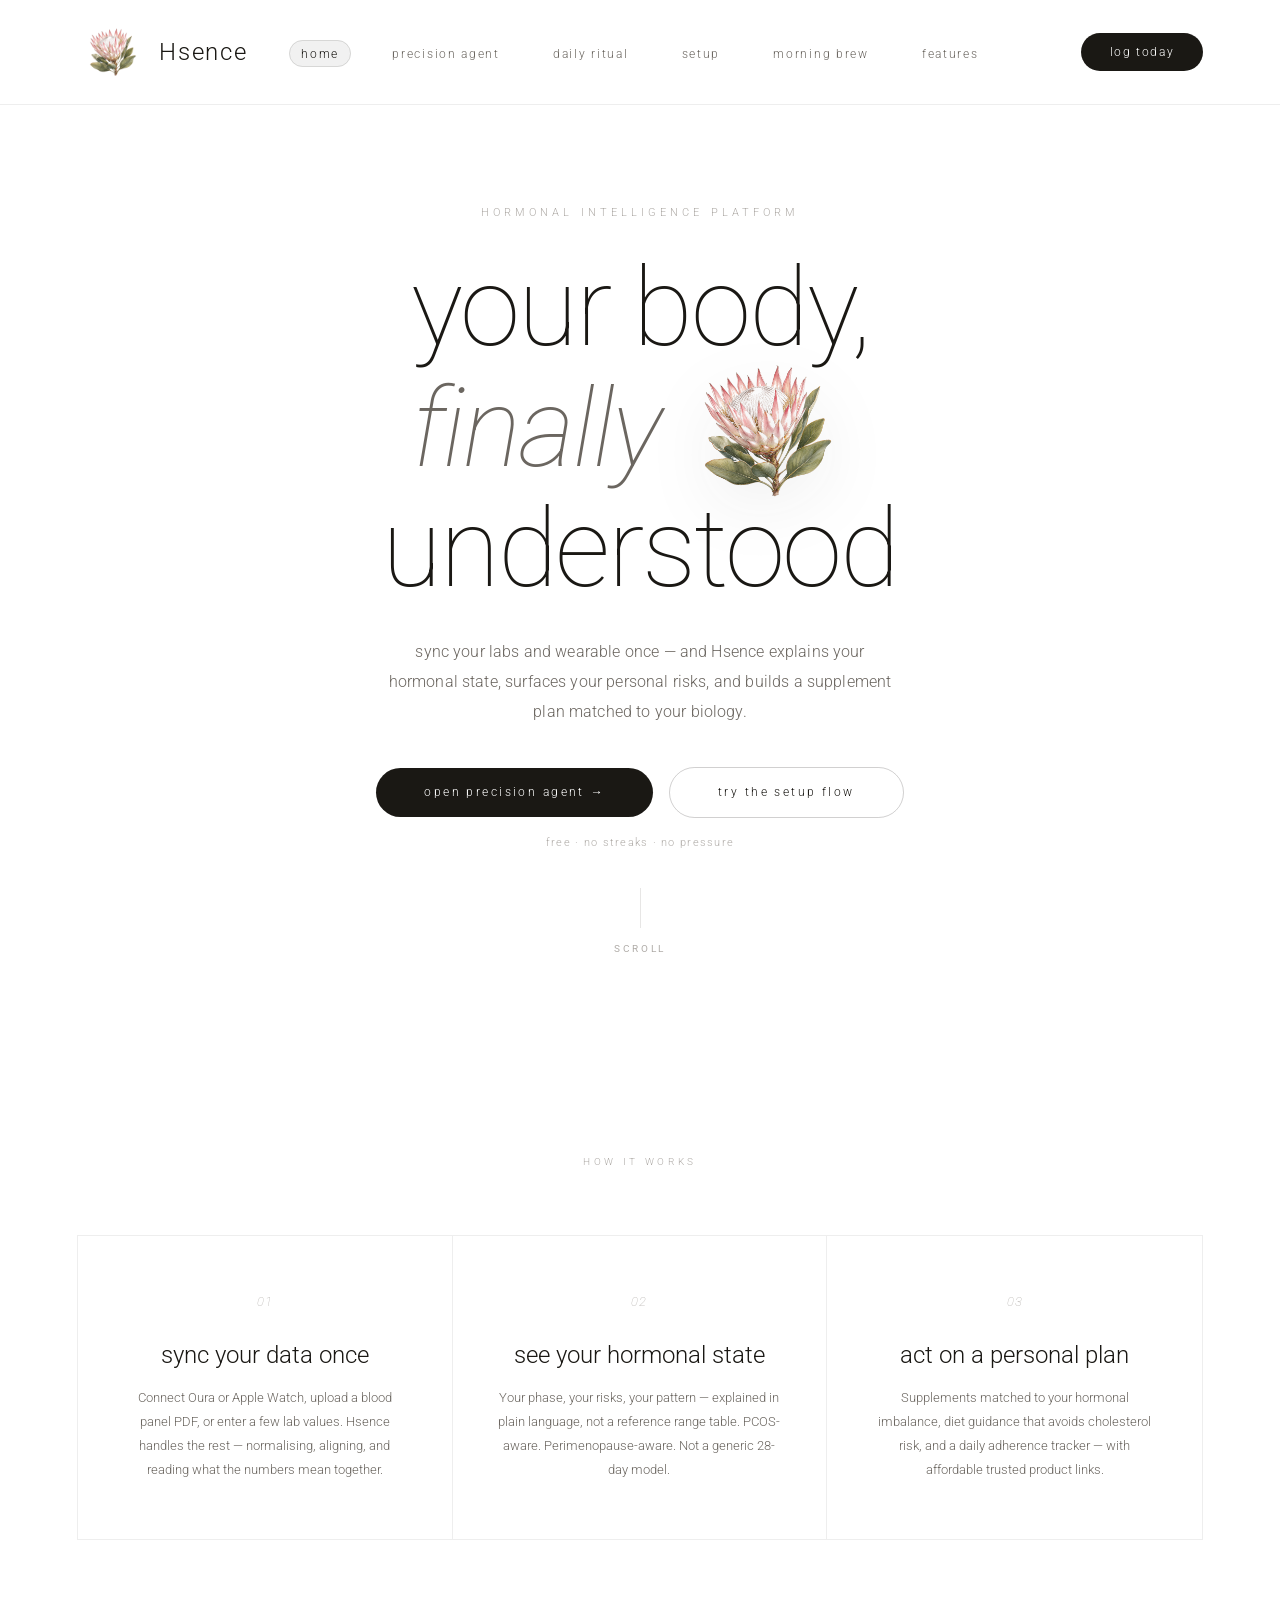
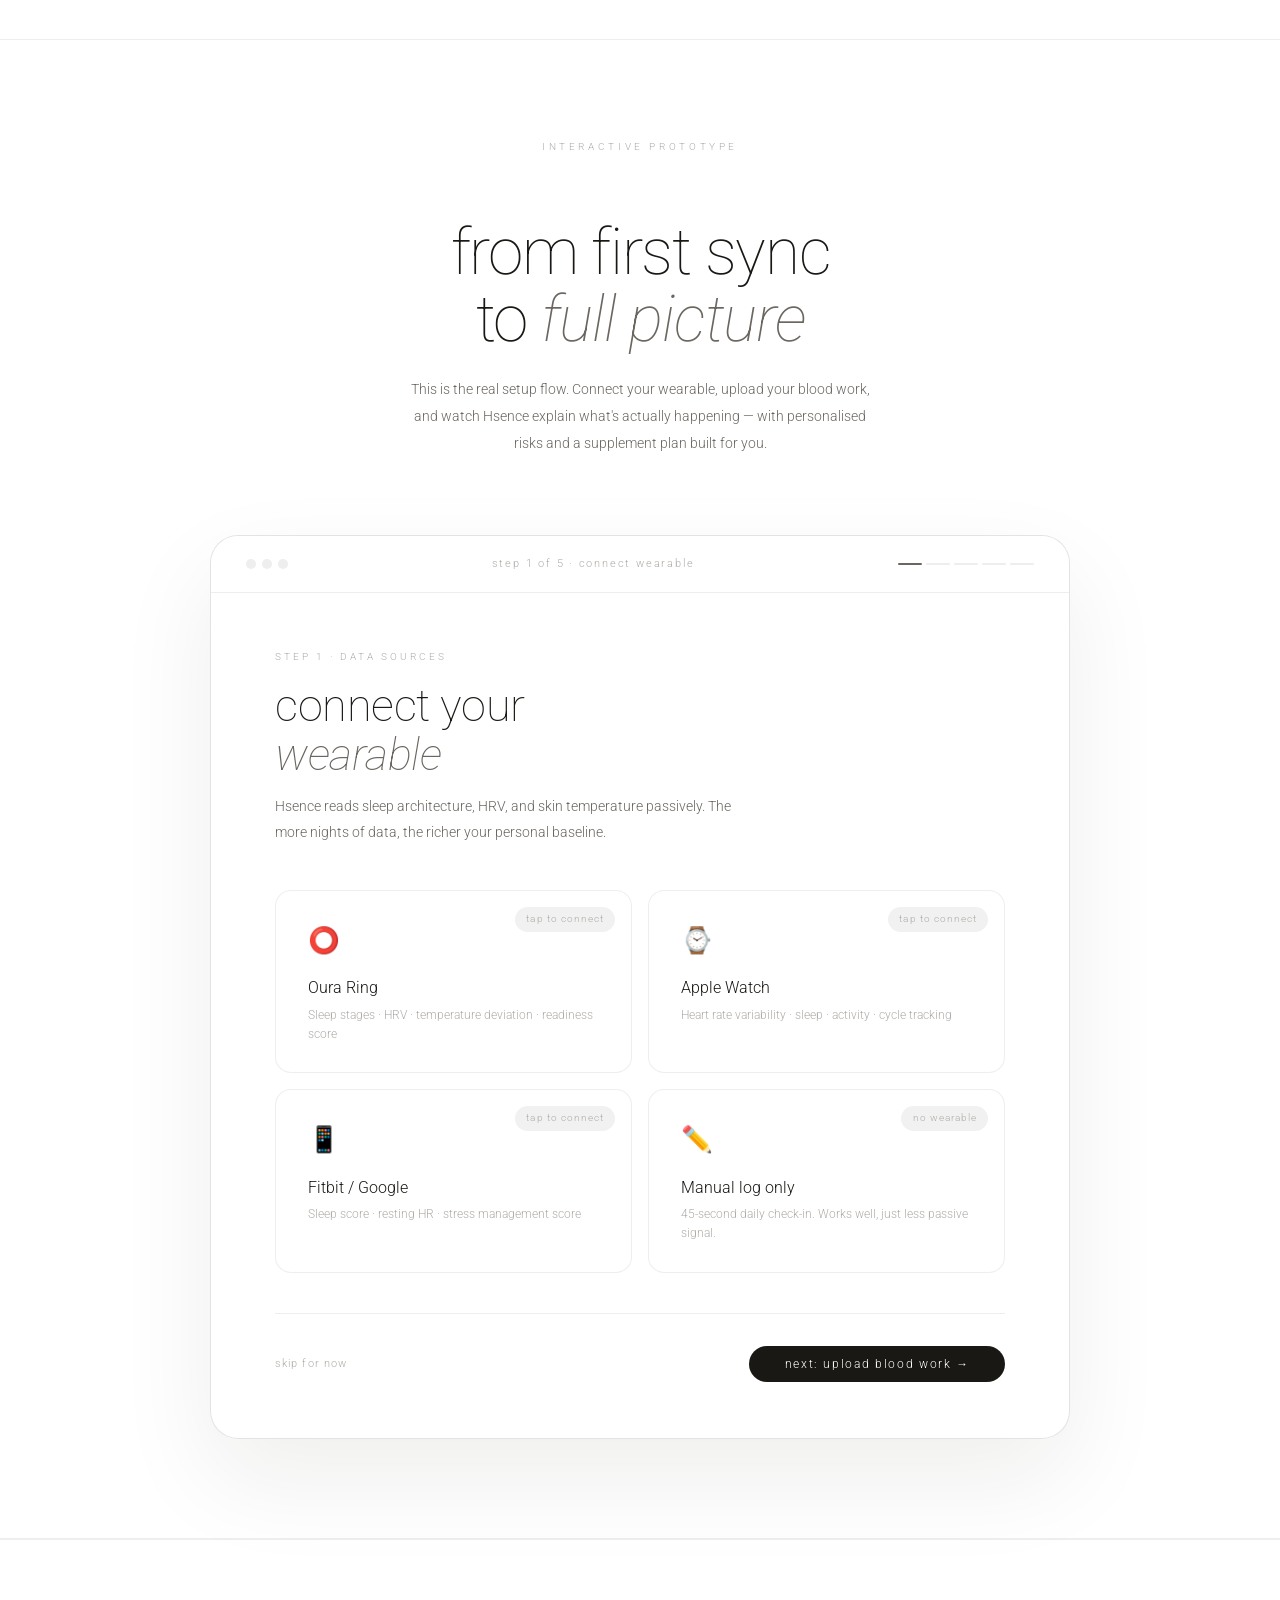
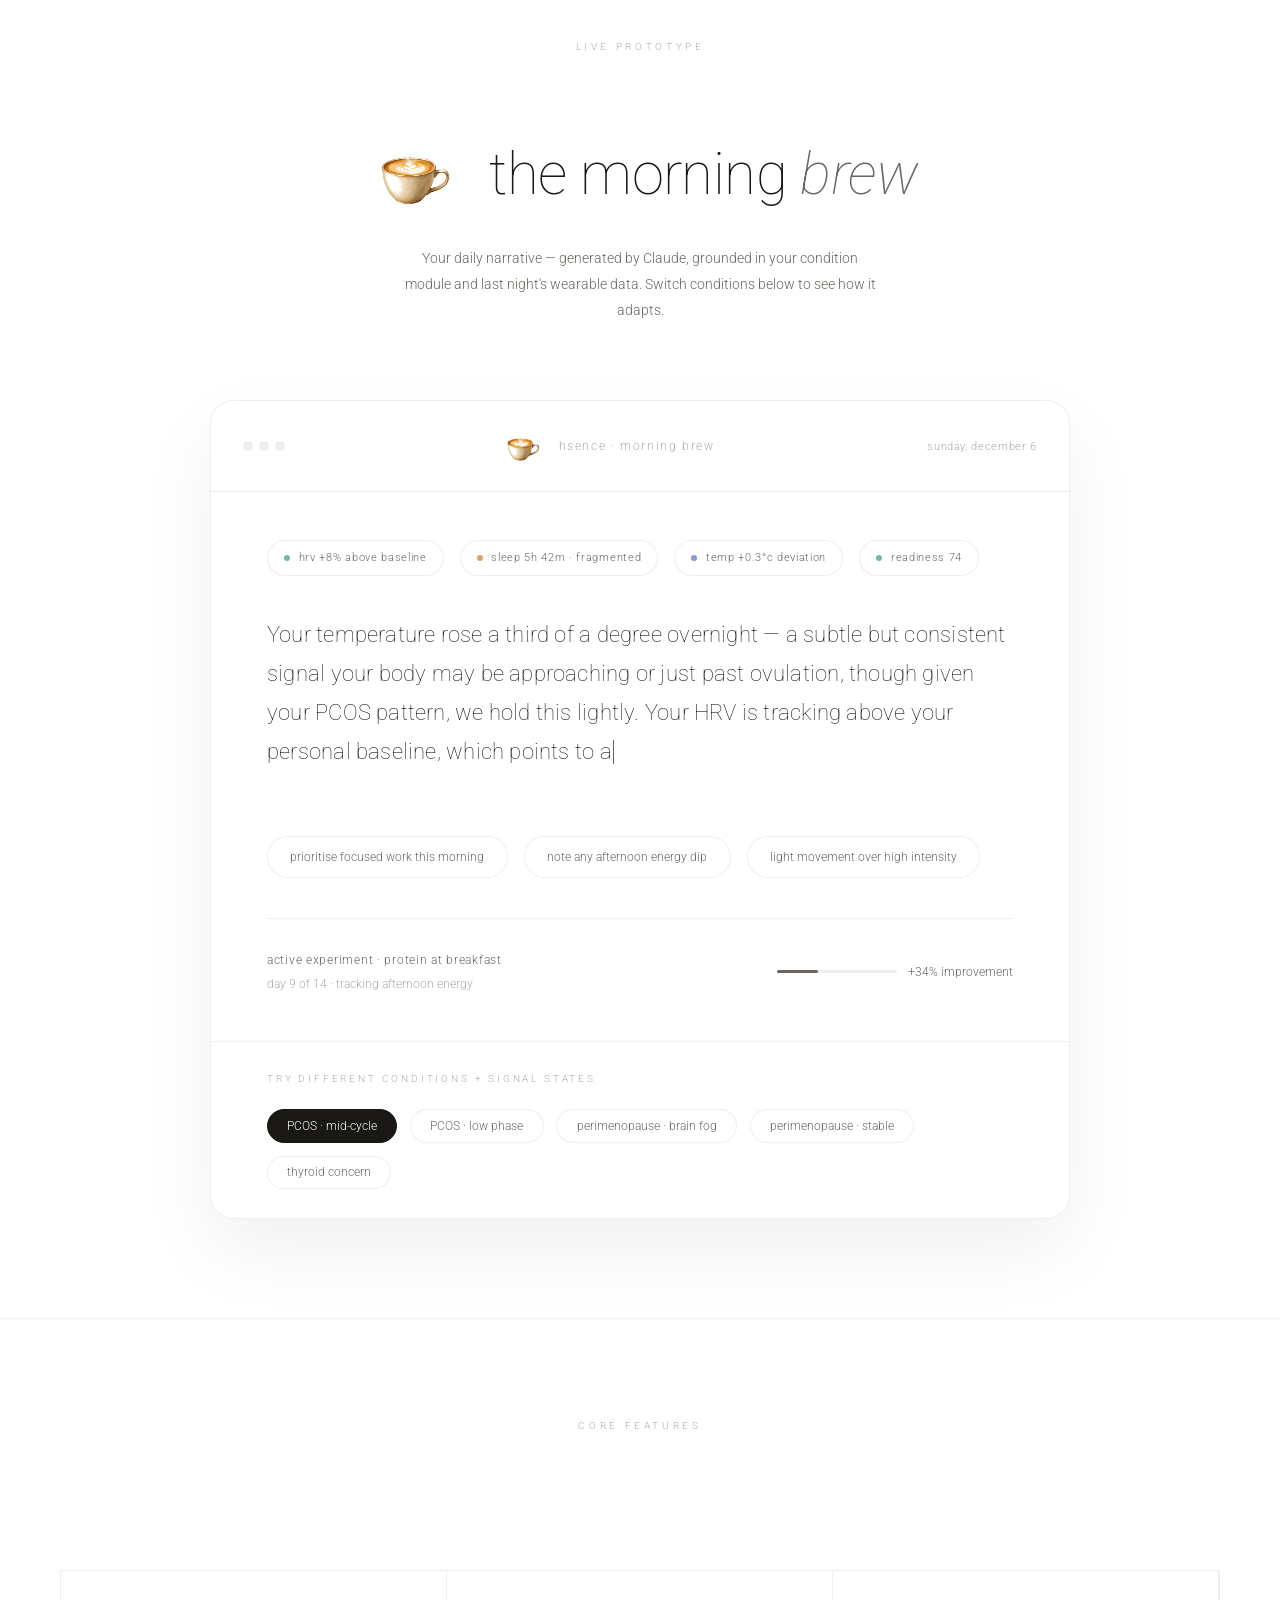
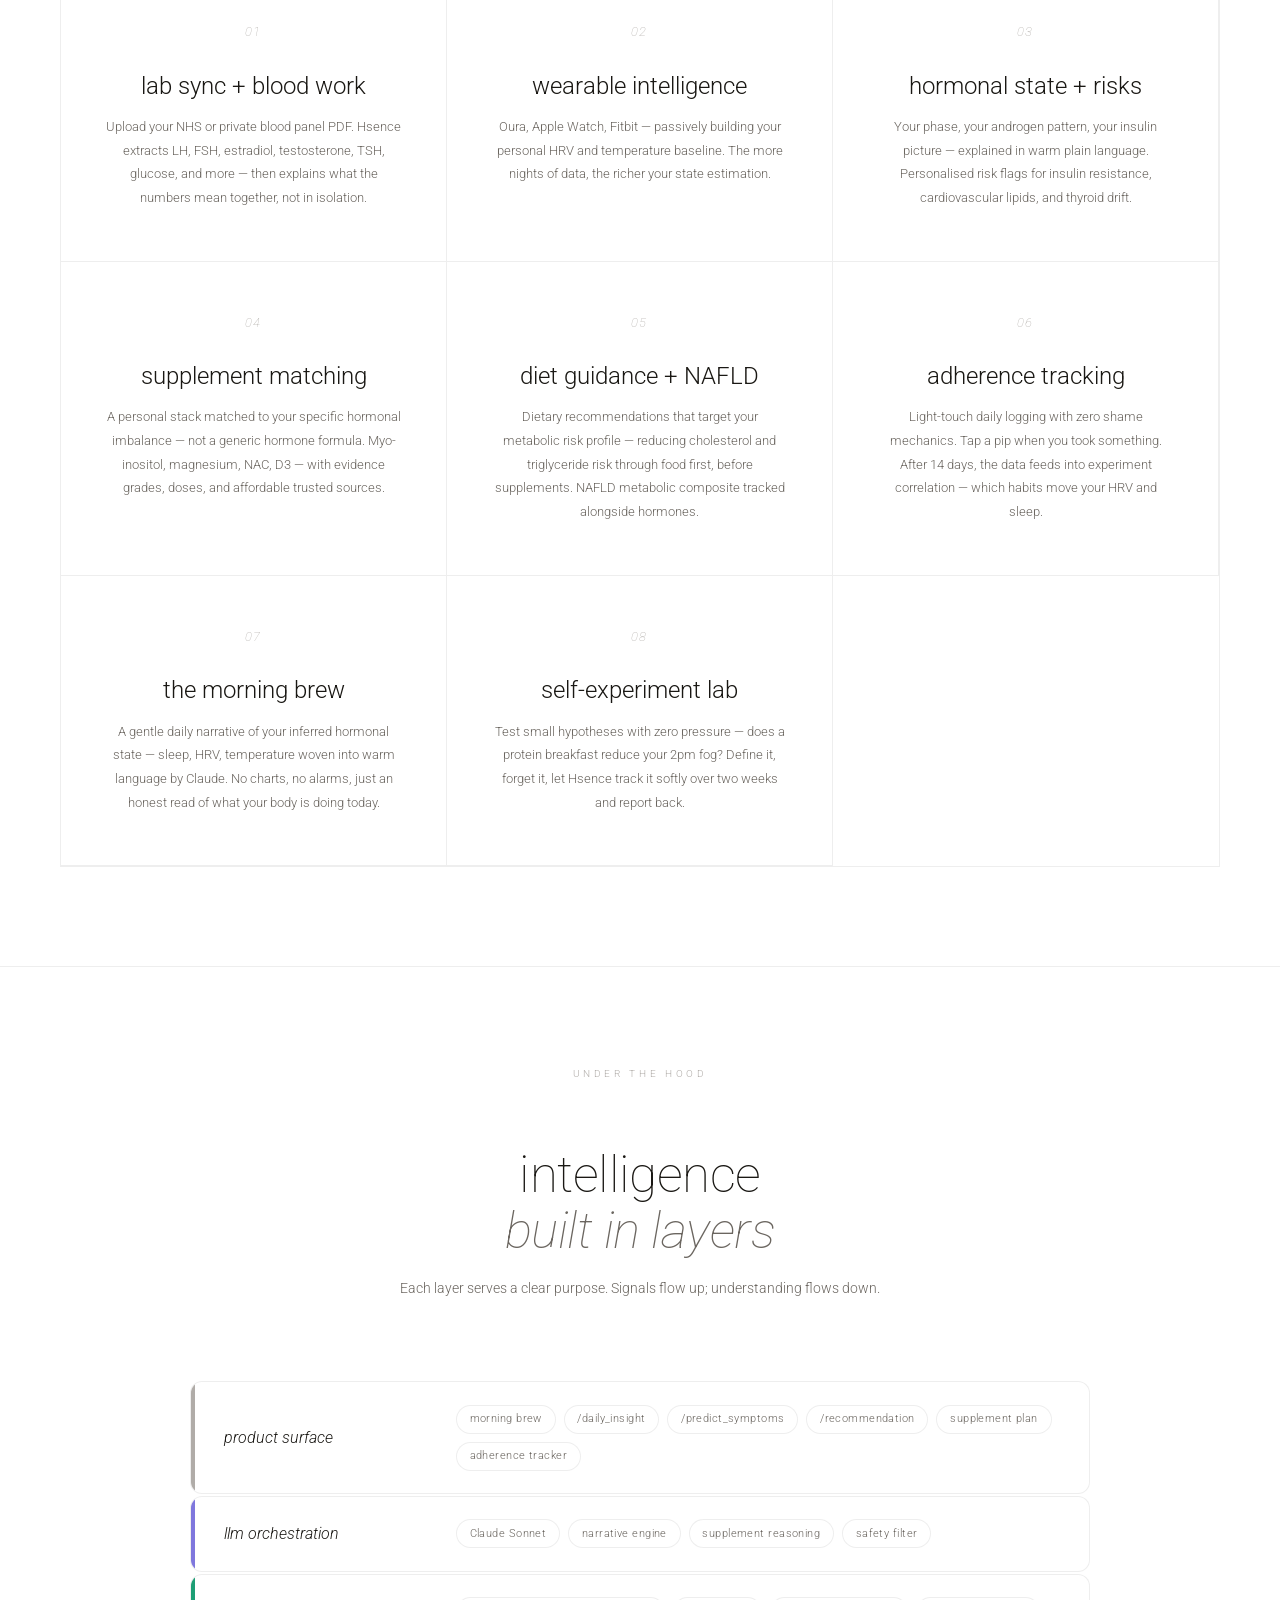
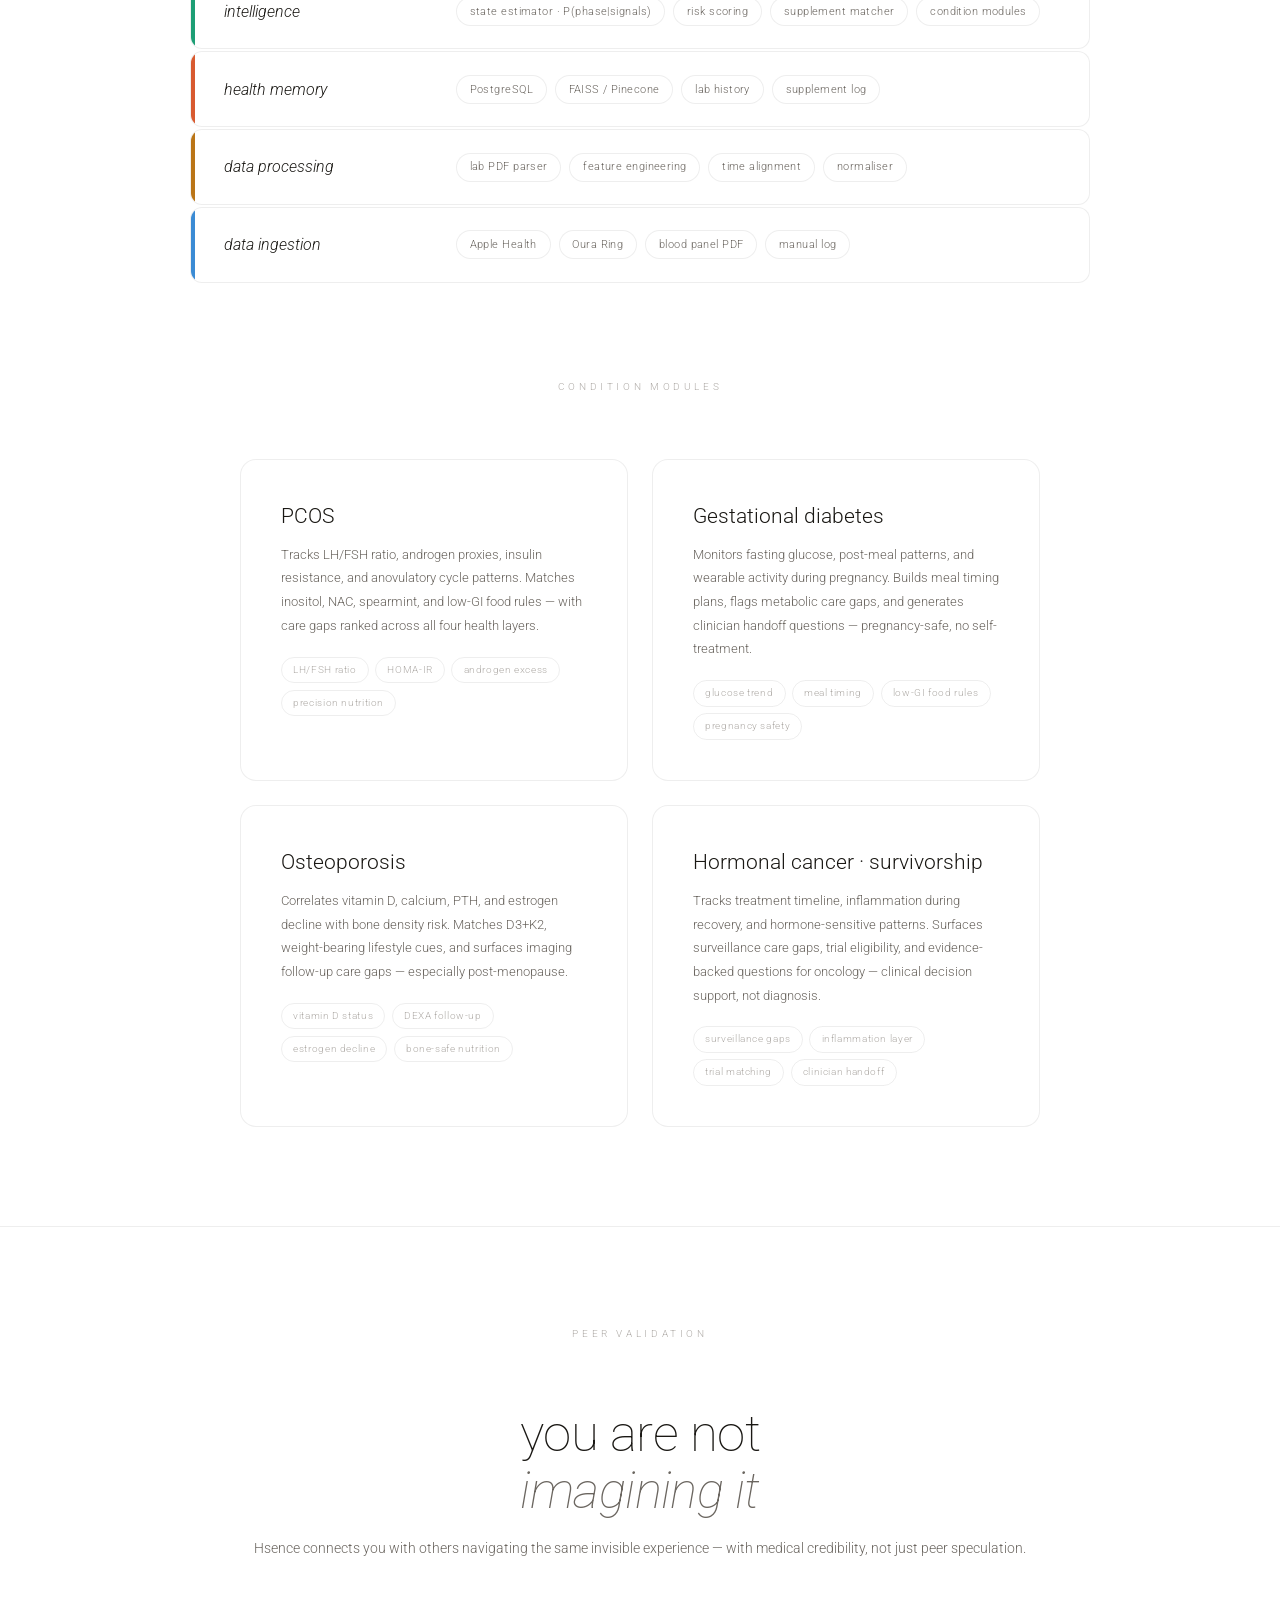
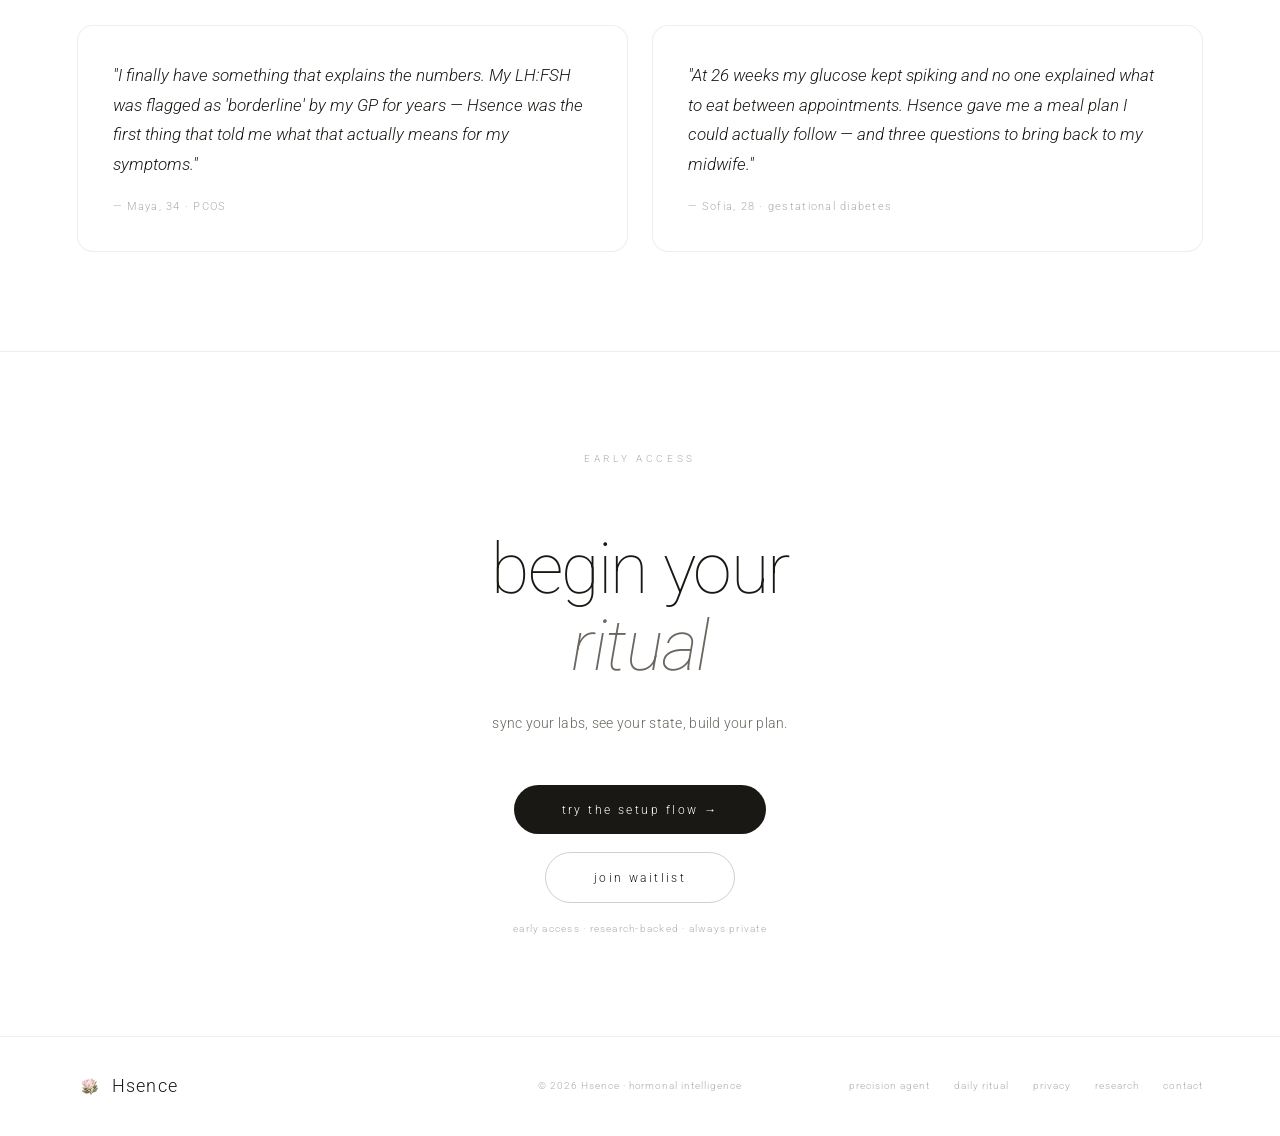
==== commit 0bef89b6: "Unify site design, remove labs page, and add pitch/deploy docs for GitHub distribution. Co-authored-" ====
--- a/index.html
+++ b/index.html
@@ -50,7 +50,7 @@
 @keyframes lava4{0%{transform:translate(0,0) scale(1) rotate(0deg)}40%{transform:translate(-70px,-50px) scale(1.09) rotate(4deg)}75%{transform:translate(50px,70px) scale(0.94) rotate(-2deg)}100%{transform:translate(0,0) scale(1) rotate(0deg)}}
 @keyframes lava5{0%{transform:translate(0,0) scale(1)}45%{transform:translate(-50px,-80px) scale(1.05)}85%{transform:translate(30px,-40px) scale(0.98)}100%{transform:translate(0,0) scale(1)}}
 
-#grain-canvas{position:fixed;inset:0;z-index:2;pointer-events:none;opacity:0.035;mix-blend-mode:multiply}
+#grain-canvas{display:none}
 .page{position:relative;z-index:3}
 .site-wrap{width:100%;max-width:var(--content-wide);margin-left:auto;margin-right:auto;padding-left:var(--section-x);padding-right:var(--section-x)}
 .site-wrap--narrow{max-width:var(--content-max)}
@@ -64,10 +64,7 @@
   padding:1rem var(--section-x);
   position:sticky;top:0;z-index:100;
   background:#ffffff;
-  backdrop-filter:blur(22px) saturate(180%);
-  -webkit-backdrop-filter:blur(22px) saturate(180%);
-  border-bottom:0.5px solid rgba(255,255,255,0.65);
-  box-shadow:0 8px 32px rgba(26,24,20,0.06),inset 0 1px 0 rgba(255,255,255,0.85);
+  border-bottom:0.5px solid var(--border);
 }
 .nav-logo{justify-self:start}
 .nav-links{justify-self:center;display:flex;gap:1.8rem;list-style:none;flex-wrap:wrap;justify-content:center}
@@ -79,8 +76,9 @@
 .nav-logo{display:inline-flex;align-items:center;gap:0.65rem;text-decoration:none;line-height:1}
 .nav-logo-img{width:72px;height:72px;object-fit:contain;display:block;flex-shrink:0}
 .nav-logo-text{font-weight:300;font-size:1.5rem;letter-spacing:0.07em;color:var(--text-dark)}
-.nav-links a{font-size:0.76rem;font-weight:300;color:var(--text-mid);text-decoration:none;letter-spacing:0.14em;text-transform:lowercase;transition:color 0.2s}
+.nav-links a{font-size:0.76rem;font-weight:300;color:var(--text-mid);text-decoration:none;letter-spacing:0.14em;text-transform:lowercase;transition:color 0.2s,background 0.2s,border-color 0.2s;padding:0.35rem 0.7rem;border-radius:999px;border:0.5px solid transparent}
 .nav-links a:hover{color:var(--text-dark)}
+.nav-links a.active{color:var(--text-dark);background:rgba(26,24,20,0.06);border-color:rgba(26,24,20,0.12)}
 .nav-cta{font-size:0.73rem;font-weight:300;letter-spacing:0.14em;color:#fff;background:var(--text-dark);padding:0.6rem 1.8rem;border-radius:999px;text-decoration:none;text-transform:lowercase;transition:opacity 0.2s}
 .nav-cta:hover{opacity:0.75}
 
@@ -152,106 +150,6 @@
 }
 .section-head{text-align:center;max-width:640px;margin:0 auto clamp(3rem,6vw,5rem)}
 .section-head .section-label{margin-bottom:1.2rem}
-
-/* ── TRI-AXIS PROTEA ── */
-.tri-axis-section{
-  border-top:0.5px solid var(--border);
-  border-bottom:0.5px solid var(--border);
-  background:#ffffff;
-}
-.tri-axis-wrap{
-  max-width:var(--content-wide);margin:0 auto;
-  display:grid;grid-template-columns:1fr 1fr;
-  gap:clamp(2rem,4vw,3.5rem);align-items:center;
-}
-.tri-stage{
-  position:relative;
-  width:min(460px,92vw);
-  aspect-ratio:1/1;
-  margin:0 auto;
-}
-.orbit-ring{
-  position:absolute;inset:12%;
-  border:0.5px solid var(--border-med);
-  border-radius:50%;
-}
-.orbit-ring.ring-2{inset:21%;opacity:0.5}
-.orbit-ring.ring-3{inset:30%;opacity:0.32}
-.tri-center{
-  position:absolute;left:50%;top:50%;
-  transform:translate(-50%,-50%);
-  width:18px;height:18px;border-radius:50%;
-  border:0.5px solid var(--border-med);
-  background:rgba(255,255,255,0.9);
-}
-.tri-center::after{
-  content:'';
-  position:absolute;left:50%;top:50%;
-  transform:translate(-50%,-50%);
-  width:6px;height:6px;border-radius:50%;
-  background:rgba(26,24,20,0.22);
-}
-.axis-orbit{
-  position:absolute;inset:0;animation:spinSlow 24s linear infinite;
-}
-.orbit-protea{
-  position:absolute;left:50%;top:50%;
-  transform:translate(-50%,-50%) rotate(var(--angle)) translateY(calc(-1 * var(--radius))) rotate(calc(-1 * var(--angle)));
-  width:26px;height:26px;border-radius:9px;
-  border:0.5px solid var(--border-med);
-  background:rgba(255,255,255,0.92);
-  display:flex;align-items:center;justify-content:center;
-  box-shadow:0 18px 40px rgba(26,24,20,0.06);
-  pointer-events:none;
-}
-.orbit-protea svg{width:16px;height:16px;display:block}
-.orbit-protea path{stroke:var(--text-dark)}
-.axis-btn{
-  position:absolute;left:50%;top:50%;
-  transform:translate(-50%,-50%) rotate(var(--angle)) translateY(calc(-1 * var(--radius))) rotate(calc(-1 * var(--angle)));
-  width:110px;min-height:110px;border-radius:50%;
-  border:0.5px solid var(--border-med);
-  background:rgba(255,255,255,0.92);
-  color:var(--text-mid);
-  display:flex;flex-direction:column;align-items:center;justify-content:center;
-  gap:0.25rem;padding:0.8rem;
-  font-family:'Roboto',sans-serif;cursor:pointer;
-  transition:transform 0.2s,border-color 0.2s,background 0.2s,color 0.2s;
-}
-.axis-btn:hover{border-color:rgba(26,24,20,0.2);color:var(--text-dark)}
-.axis-btn.active{
-  border-color:var(--text-dark);
-  color:var(--text-dark);
-  background:rgba(26,24,20,0.05);
-}
-.axis-name{font-size:0.67rem;letter-spacing:0.11em;text-transform:uppercase;font-weight:300}
-.axis-sub{font-size:0.62rem;opacity:0.8;font-weight:300}
-.tri-copy{
-  background:rgba(255,255,255,0.86);
-  border:0.5px solid var(--border-med);
-  border-radius:22px;padding:2rem 2.2rem;text-align:center;
-}
-.tri-copy .section-label{text-align:center;margin-bottom:1rem}
-.tri-explain{
-  text-align:left;
-  border-top:0.5px solid var(--border);
-  margin-top:0.7rem;padding-top:1rem;
-}
-.tri-title{font-weight:100;font-size:clamp(2rem,4vw,3rem);line-height:1.05;margin-bottom:0.8rem;text-align:center}
-.tri-title em{font-style:italic;color:var(--text-mid)}
-.tri-sub{font-size:0.84rem;color:var(--text-mid);font-weight:300;line-height:1.8;margin-bottom:1.3rem;text-align:center}
-.tri-tags{display:flex;gap:0.4rem;flex-wrap:wrap;margin-bottom:1rem;justify-content:center}
-.tri-tag{
-  font-size:0.62rem;letter-spacing:0.08em;text-transform:uppercase;
-  padding:0.22rem 0.56rem;border:0.5px solid var(--border);
-  border-radius:999px;color:var(--text-light);font-weight:300;
-}
-.tri-explain-title{font-size:0.68rem;letter-spacing:0.14em;text-transform:uppercase;color:var(--text-light);font-weight:300;margin-bottom:0.55rem}
-.tri-explain-body{font-size:0.82rem;color:var(--text-mid);line-height:1.85;font-weight:300;min-height:100px}
-@keyframes spinSlow{to{transform:rotate(360deg)}}
-@media (max-width:980px){
-  .tri-axis-wrap{grid-template-columns:1fr;gap:1.6rem}
-}
 
 /* ── ONBOARDING FLOW SECTION ── */
 .onboarding-section{
@@ -626,18 +524,6 @@
 .condition-signals{display:flex;flex-wrap:wrap;gap:0.4rem}
 .condition-signal{font-size:0.65rem;padding:0.25rem 0.7rem;border:0.5px solid var(--border);border-radius:999px;color:var(--text-light);font-weight:300;letter-spacing:0.06em}
 
-/* ── PHILOSOPHY ── */
-.philosophy{display:grid;grid-template-columns:1fr 1fr;gap:9vw;align-items:center;max-width:1000px;margin:0 auto}
-.phil-label{font-size:0.63rem;letter-spacing:0.36em;color:var(--text-light);text-transform:uppercase;font-weight:300;margin-bottom:2.2rem}
-.phil-title{font-weight:100;font-size:clamp(2.2rem,4vw,3.4rem);line-height:1.1;color:var(--text-dark);margin-bottom:2.2rem;letter-spacing:-0.01em}
-.phil-title em{font-style:italic;color:var(--text-mid)}
-.phil-body{font-size:0.86rem;font-weight:300;color:var(--text-mid);line-height:1.95;max-width:360px}
-.phil-body p+p{margin-top:1.1rem}
-.phil-right{display:flex;flex-direction:column;gap:2.2rem}
-.phil-stat{border-top:0.5px solid var(--border);padding-top:1.6rem}
-.phil-stat-num{font-size:3.2rem;font-weight:100;color:var(--text-dark);line-height:1;margin-bottom:0.4rem;letter-spacing:-0.02em}
-.phil-stat-label{font-size:0.74rem;font-weight:300;color:var(--text-light);letter-spacing:0.06em;line-height:1.6}
-
 /* ── QUOTES ── */
 .quotes-section{text-align:center}
 .quotes-title{font-weight:100;font-size:clamp(2rem,4vw,3.4rem);line-height:1.1;letter-spacing:-0.01em;margin-bottom:1rem}
@@ -715,8 +601,8 @@
   <nav>
     <a href="index.html" class="nav-logo"><img src="assets/protea-flower.png" alt="" class="nav-logo-img" width="72" height="72"/><span class="nav-logo-text">Hsence</span></a>
     <ul class="nav-links">
+      <li><a href="index.html" data-nav="home" class="active">home</a></li>
       <li><a href="agent.html">precision agent</a></li>
-      <li><a href="labs.html">labs</a></li>
       <li><a href="daily.html">daily ritual</a></li>
       <li><a href="#setup">setup</a></li>
       <li><a href="#prototype">morning brew</a></li>
@@ -734,7 +620,7 @@
         sync your labs and wearable once — and Hsence explains your hormonal state, surfaces your personal risks, and builds a supplement plan matched to your biology.
       </p>
       <div class="hero-actions">
-        <button class="btn-primary" onclick="location.href='labs.html'">open lab intelligence →</button>
+        <button class="btn-primary" onclick="location.href='agent.html'">open precision agent →</button>
         <button class="btn-outline" onclick="document.getElementById('setup').scrollIntoView({behavior:'smooth'})">try the setup flow</button>
         <span class="hero-note">free · no streaks · no pressure</span>
       </div>
@@ -763,55 +649,6 @@
         <div class="how-num">03</div>
         <div class="how-title">act on a personal plan</div>
         <div class="how-desc">Supplements matched to your hormonal imbalance, diet guidance that avoids cholesterol risk, and a daily adherence tracker — with affordable trusted product links.</div>
-      </div>
-    </div>
-  </section>
-
-  <!-- TRI-AXIS PROTEA -->
-  <section id="tri-axis" class="tri-axis-section">
-    <div class="tri-axis-wrap">
-      <div class="tri-stage">
-        <div class="orbit-ring"></div>
-        <div class="orbit-ring ring-2"></div>
-        <div class="orbit-ring ring-3"></div>
-        <div class="tri-center" aria-hidden="true"></div>
-        <div class="axis-orbit">
-          <div class="orbit-protea" style="--angle:300deg;--radius:30%;" aria-hidden="true">
-            <!-- Minimal protea icon (custom, B/W) -->
-            <svg viewBox="0 0 24 24" fill="none" xmlns="http://www.w3.org/2000/svg">
-              <path d="M12 21V10" stroke-width="1.6" stroke-linecap="round"/>
-              <path d="M12 10C9.5 9.8 7.2 8.7 6.1 6.8C5 5 6.2 3 8.5 2.6C10.1 2.3 11.5 2.8 12 3.2C12.5 2.8 13.9 2.3 15.5 2.6C17.8 3 19 5 17.9 6.8C16.8 8.7 14.5 9.8 12 10Z" stroke-width="1.6" stroke-linejoin="round"/>
-              <path d="M9.1 12.8C7.6 12.1 6.2 11.2 5.2 10.2" stroke-width="1.4" stroke-linecap="round"/>
-              <path d="M14.9 12.8C16.4 12.1 17.8 11.2 18.8 10.2" stroke-width="1.4" stroke-linecap="round"/>
-              <path d="M10 21C8.7 19.7 7.8 18.3 7 16.6" stroke-width="1.4" stroke-linecap="round"/>
-              <path d="M14 21C15.3 19.7 16.2 18.3 17 16.6" stroke-width="1.4" stroke-linecap="round"/>
-            </svg>
-          </div>
-          <button class="axis-btn active" data-axis="cognition" style="--angle:0deg;--radius:40%;">
-            <span class="axis-name">Cognition</span><span class="axis-sub">focus · mood</span>
-          </button>
-          <button class="axis-btn" data-axis="gut" style="--angle:120deg;--radius:40%;">
-            <span class="axis-name">Gut</span><span class="axis-sub">inflammation</span>
-          </button>
-          <button class="axis-btn" data-axis="hormones" style="--angle:240deg;--radius:40%;">
-            <span class="axis-name">Hormones</span><span class="axis-sub">cycle state</span>
-          </button>
-        </div>
-      </div>
-
-      <div class="tri-copy">
-        <p class="section-label">three-axis intelligence</p>
-        <h2 class="tri-title">three axes.<br><em>one daily read</em></h2>
-        <p class="tri-sub">A calm way to understand your body without dashboards. Tap an axis to see the explanation that matters today.</p>
-        <div class="tri-tags">
-          <span class="tri-tag">minimal UI</span>
-          <span class="tri-tag">one-click explainers</span>
-          <span class="tri-tag">low cognitive load</span>
-        </div>
-        <div class="tri-explain">
-          <p class="tri-explain-title" id="tri-explain-title">Cognition · what we read</p>
-          <p class="tri-explain-body" id="tri-explain-body">Hsence combines sleep architecture, HRV shift, and your check-in language to explain focus capacity and emotional load for today. Instead of scores, you get one actionable sentence: what to protect, what to postpone, and when to push.</p>
-        </div>
       </div>
     </div>
   </section>
@@ -1422,71 +1259,43 @@
       <div class="conditions-grid">
         <div class="condition-card">
           <div class="condition-name">PCOS</div>
-          <div class="condition-desc">Tracks LH/FSH ratio, androgen proxies, insulin resistance signals, and anovulatory cycle patterns. Matches inositol, NAC, spearmint, and dietary interventions.</div>
+          <div class="condition-desc">Tracks LH/FSH ratio, androgen proxies, insulin resistance, and anovulatory cycle patterns. Matches inositol, NAC, spearmint, and low-GI food rules — with care gaps ranked across all four health layers.</div>
           <div class="condition-signals">
             <span class="condition-signal">LH/FSH ratio</span>
-            <span class="condition-signal">anovulation detection</span>
-            <span class="condition-signal">insulin resistance</span>
-            <span class="condition-signal">supplement matching</span>
+            <span class="condition-signal">HOMA-IR</span>
+            <span class="condition-signal">androgen excess</span>
+            <span class="condition-signal">precision nutrition</span>
           </div>
         </div>
         <div class="condition-card">
-          <div class="condition-name">Thyroid</div>
-          <div class="condition-desc">Correlates temperature patterns, fatigue burden, and weight signals with TSH values. Flags patterns for clinical follow-up. Matches selenium, iodine, ashwagandha.</div>
+          <div class="condition-name">Gestational diabetes</div>
+          <div class="condition-desc">Monitors fasting glucose, post-meal patterns, and wearable activity during pregnancy. Builds meal timing plans, flags metabolic care gaps, and generates clinician handoff questions — pregnancy-safe, no self-treatment.</div>
           <div class="condition-signals">
-            <span class="condition-signal">TSH correlation</span>
-            <span class="condition-signal">temperature pattern</span>
-            <span class="condition-signal">fatigue clustering</span>
-            <span class="condition-signal">supplement plan</span>
+            <span class="condition-signal">glucose trend</span>
+            <span class="condition-signal">meal timing</span>
+            <span class="condition-signal">low-GI food rules</span>
+            <span class="condition-signal">pregnancy safety</span>
           </div>
         </div>
         <div class="condition-card">
-          <div class="condition-name">Breast / hormonal exposure</div>
-          <div class="condition-desc">Tracks hormonal exposure timeline, density risk from self-reported imaging, and surfaces 6-monthly imaging reminders when risk flags present.</div>
+          <div class="condition-name">Osteoporosis</div>
+          <div class="condition-desc">Correlates vitamin D, calcium, PTH, and estrogen decline with bone density risk. Matches D3+K2, weight-bearing lifestyle cues, and surfaces imaging follow-up care gaps — especially post-menopause.</div>
           <div class="condition-signals">
-            <span class="condition-signal">exposure timeline</span>
-            <span class="condition-signal">imaging reminder</span>
-            <span class="condition-signal">family history</span>
+            <span class="condition-signal">vitamin D status</span>
+            <span class="condition-signal">DEXA follow-up</span>
+            <span class="condition-signal">estrogen decline</span>
+            <span class="condition-signal">bone-safe nutrition</span>
           </div>
         </div>
         <div class="condition-card">
-          <div class="condition-name">Fatty liver (NAFLD)</div>
-          <div class="condition-desc">Metabolic composite from glucose trend, activity, and triglyceride proxies. Diet recommendations to reduce hepatic fat risk — food-first, supplement-second, no diagnosis.</div>
+          <div class="condition-name">Hormonal cancer · survivorship</div>
+          <div class="condition-desc">Tracks treatment timeline, inflammation during recovery, and hormone-sensitive patterns. Surfaces surveillance care gaps, trial eligibility, and evidence-backed questions for oncology — clinical decision support, not diagnosis.</div>
           <div class="condition-signals">
-            <span class="condition-signal">metabolic composite</span>
-            <span class="condition-signal">glucose trend</span>
-            <span class="condition-signal">cholesterol avoidance diet</span>
-            <span class="condition-signal">no diagnosis</span>
-          </div>
-        </div>
-      </div>
-    </div>
-  </section>
-
-  <!-- PHILOSOPHY -->
-  <section id="research" style="border-top:0.5px solid var(--border)">
-    <div class="philosophy">
-      <div>
-        <p class="phil-label">our philosophy</p>
-        <h2 class="phil-title">beyond<br><em>reproductive</em><br>health</h2>
-        <div class="phil-body">
-          <p>Hormones are longitudinal biomarkers encoding reproductive, metabolic, emotional, and cognitive risk trajectories. Not just a cycle. Not just fertility.</p>
-          <p>We built Hsence because women with PCOS and perimenopause are routinely dismissed — left to piece together their own understanding from forums and intuition.</p>
-          <p>This is your parallel care system. Warm. Rigorous. Yours.</p>
-        </div>
-      </div>
-      <div class="phil-right">
-        <div class="phil-stat">
-          <div class="phil-stat-num">73%</div>
-          <div class="phil-stat-label">of women with PCOS report feeling dismissed by their GP</div>
-        </div>
-        <div class="phil-stat">
-          <div class="phil-stat-num">8–10</div>
-          <div class="phil-stat-label">years average time to PCOS diagnosis</div>
-        </div>
-        <div class="phil-stat">
-          <div class="phil-stat-num">0</div>
-          <div class="phil-stat-label">FDA-approved medications for perimenopause brain fog</div>
+            <span class="condition-signal">surveillance gaps</span>
+            <span class="condition-signal">inflammation layer</span>
+            <span class="condition-signal">trial matching</span>
+            <span class="condition-signal">clinician handoff</span>
+          </div>
         </div>
       </div>
     </div>
@@ -1503,8 +1312,8 @@
         <div class="quote-name">— Maya, 34 · PCOS</div>
       </div>
       <div class="quote-card">
-        <div class="quote-text">"The supplement plan made sense of all the research I'd been doing for months. Evidence grades, doses, affordable brands — not another vague 'try magnesium' suggestion."</div>
-        <div class="quote-name">— Priya, 47 · perimenopause</div>
+        <div class="quote-text">"At 26 weeks my glucose kept spiking and no one explained what to eat between appointments. Hsence gave me a meal plan I could actually follow — and three questions to bring back to my midwife."</div>
+        <div class="quote-name">— Sofia, 28 · gestational diabetes</div>
       </div>
     </div>
   </section>
@@ -1525,7 +1334,7 @@
     <span class="footer-logo"><img src="assets/protea-flower.png" alt="" class="footer-logo-img" width="26" height="26"/>Hsence</span>
     <span class="footer-note">© 2026 Hsence · hormonal intelligence</span>
     <div class="footer-links">
-      <a href="labs.html">labs</a>
+      <a href="agent.html">precision agent</a>
       <a href="daily.html">daily ritual</a>
       <a href="#">privacy</a>
       <a href="#">research</a>
@@ -1848,35 +1657,7 @@
 
 applyMode('pcos-mid');
 
-// ══════════════════════════════════════
-// TRI-AXIS ORBIT EXPLAINER
-// ══════════════════════════════════════
-const triAxisCopy = {
-  cognition: {
-    title: 'Cognition · what we read',
-    body: 'Hsence combines sleep architecture, HRV shift, and your check-in language to explain focus capacity and emotional load for today. Instead of scores, you get one actionable sentence: what to protect, what to postpone, and when to push.'
-  },
-  gut: {
-    title: 'Gut · what we read',
-    body: 'Food categories, inflammation notes, and timing patterns are translated into gentle meal guidance. Hsence highlights likely triggers and gives low-friction swaps that reduce gut stress without forcing strict rules.'
-  },
-  hormones: {
-    title: 'Hormones · what we read',
-    body: 'Labs, wearable temperature shifts, and cycle context are merged into a daily hormonal state read. You see what phase pattern you are in, which risks to watch, and what support actions are most relevant right now.'
-  }
-};
-
-document.querySelectorAll('.axis-btn').forEach(btn => {
-  btn.addEventListener('click', () => {
-    const axis = btn.dataset.axis;
-    const copy = triAxisCopy[axis];
-    if (!copy) return;
-    document.querySelectorAll('.axis-btn').forEach(b => b.classList.remove('active'));
-    btn.classList.add('active');
-    document.getElementById('tri-explain-title').textContent = copy.title;
-    document.getElementById('tri-explain-body').textContent = copy.body;
-  });
-});
 </script>
+<script src="scripts/nav.js"></script>
 </body>
 </html>
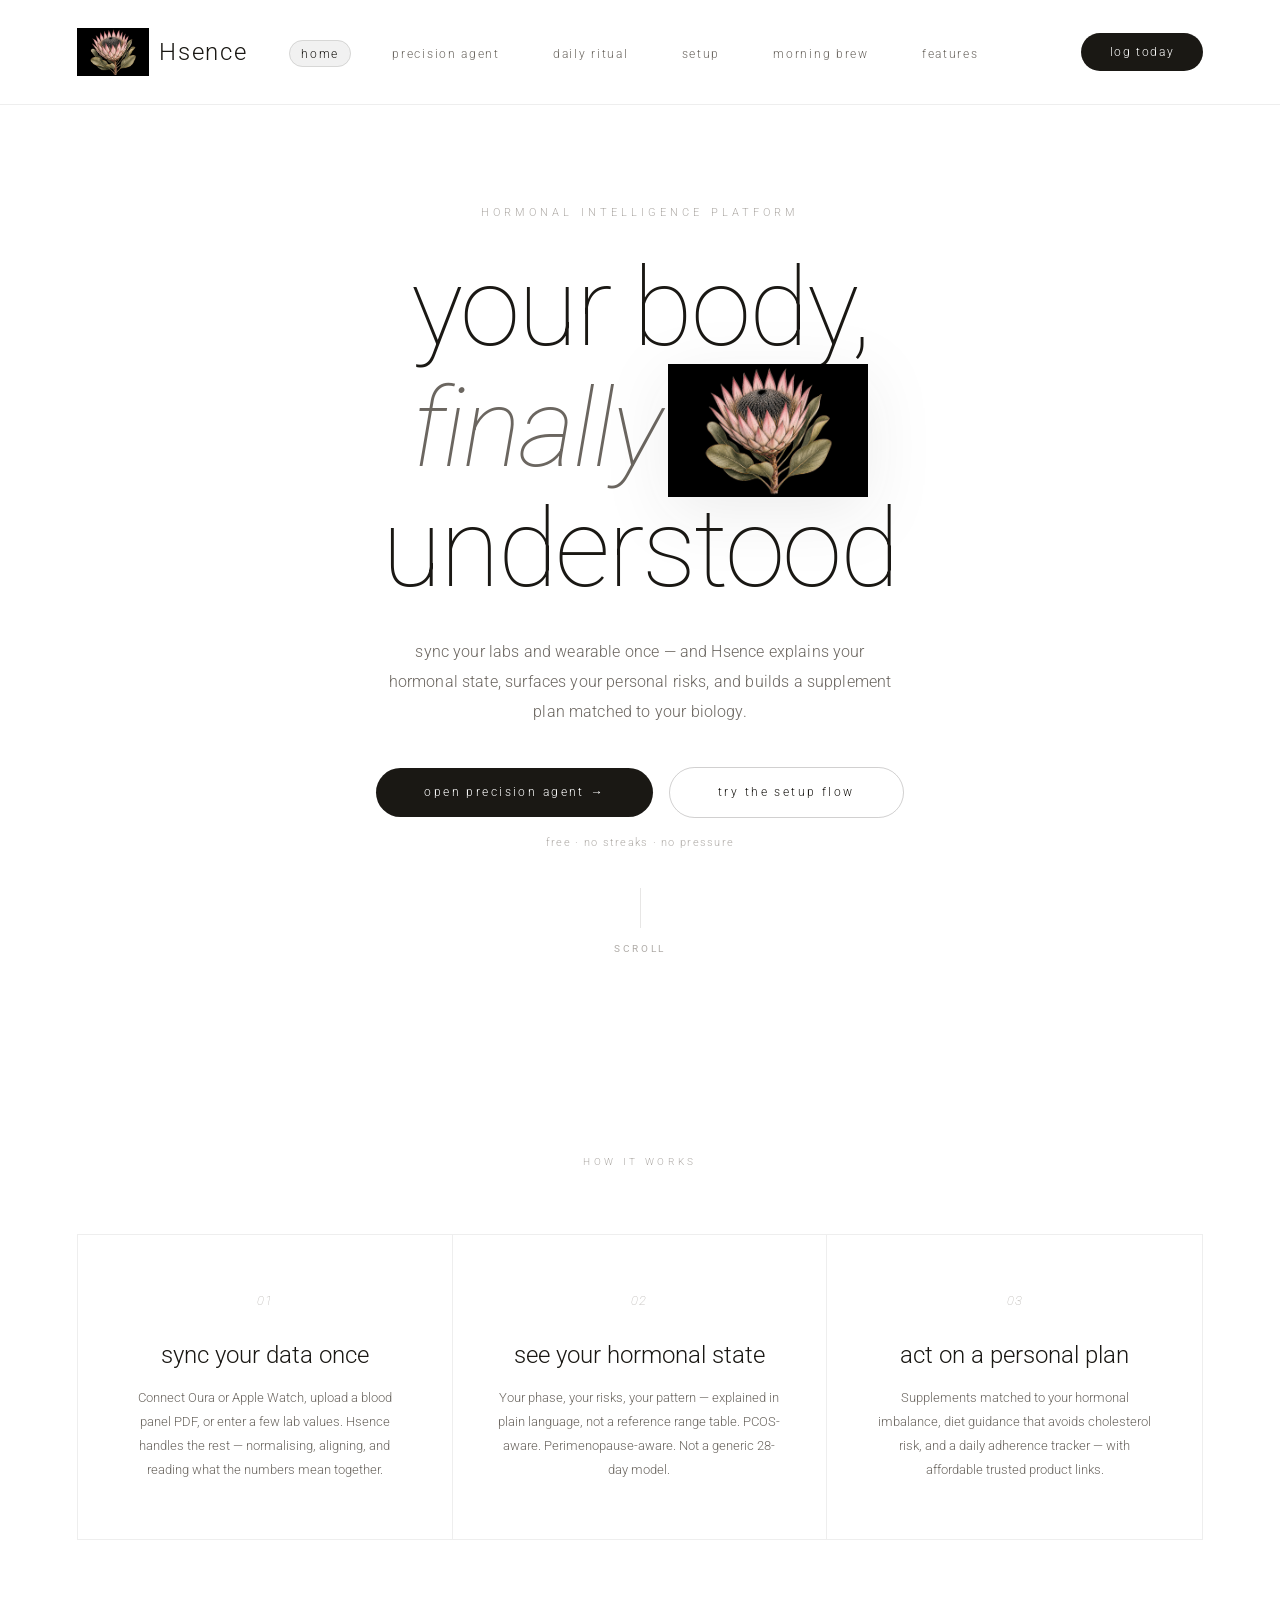
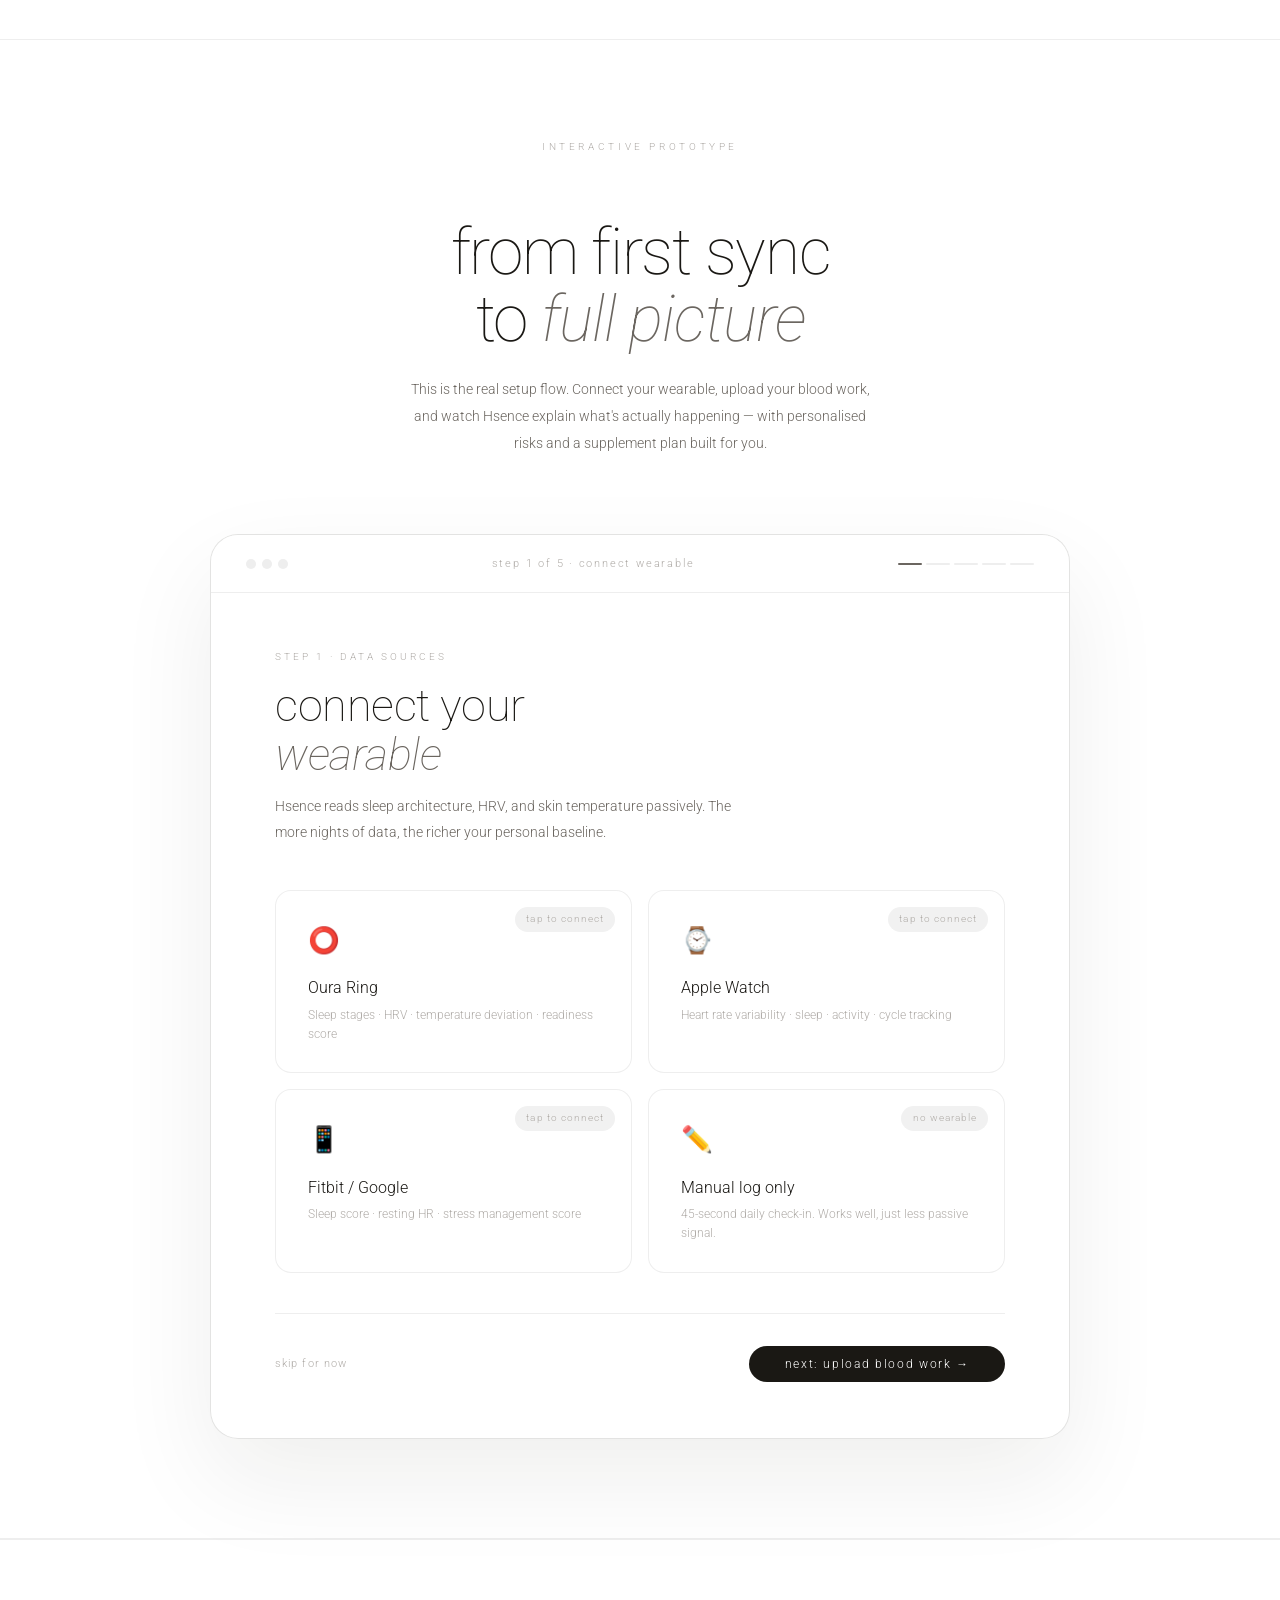
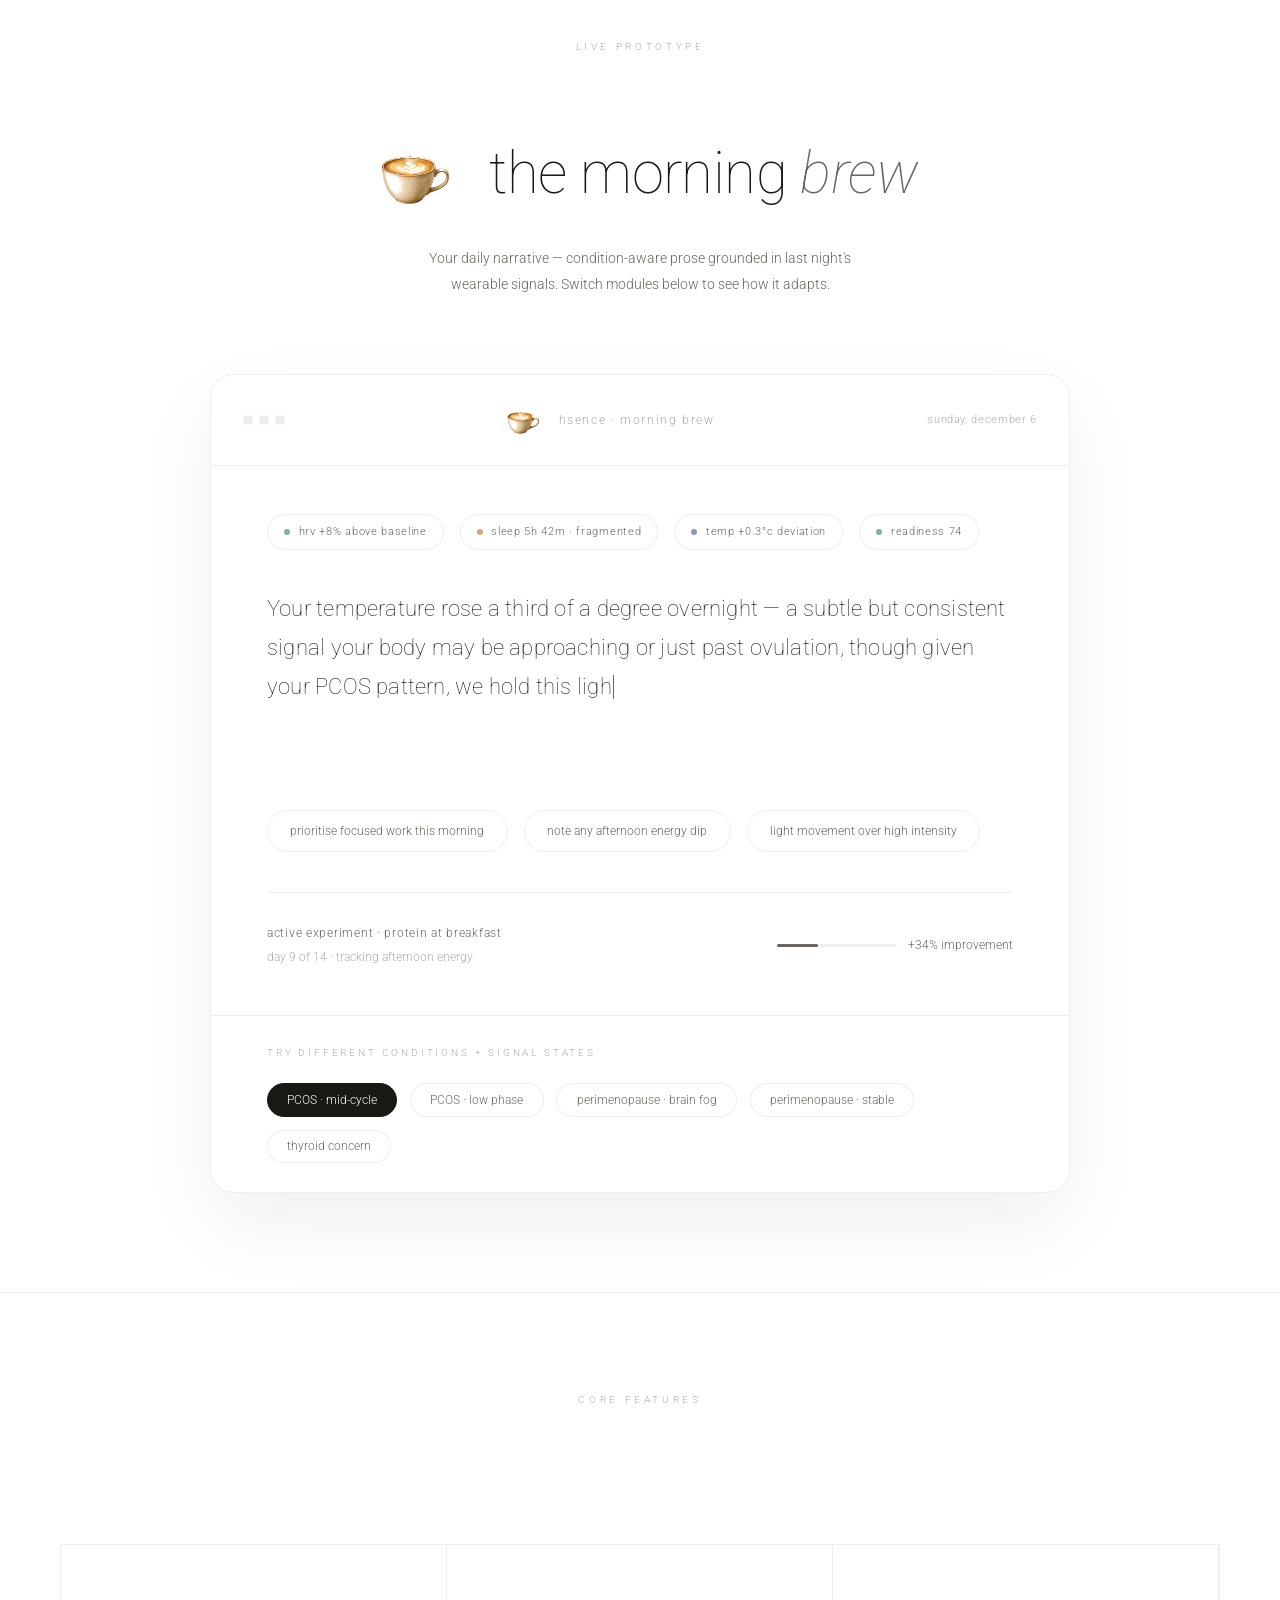
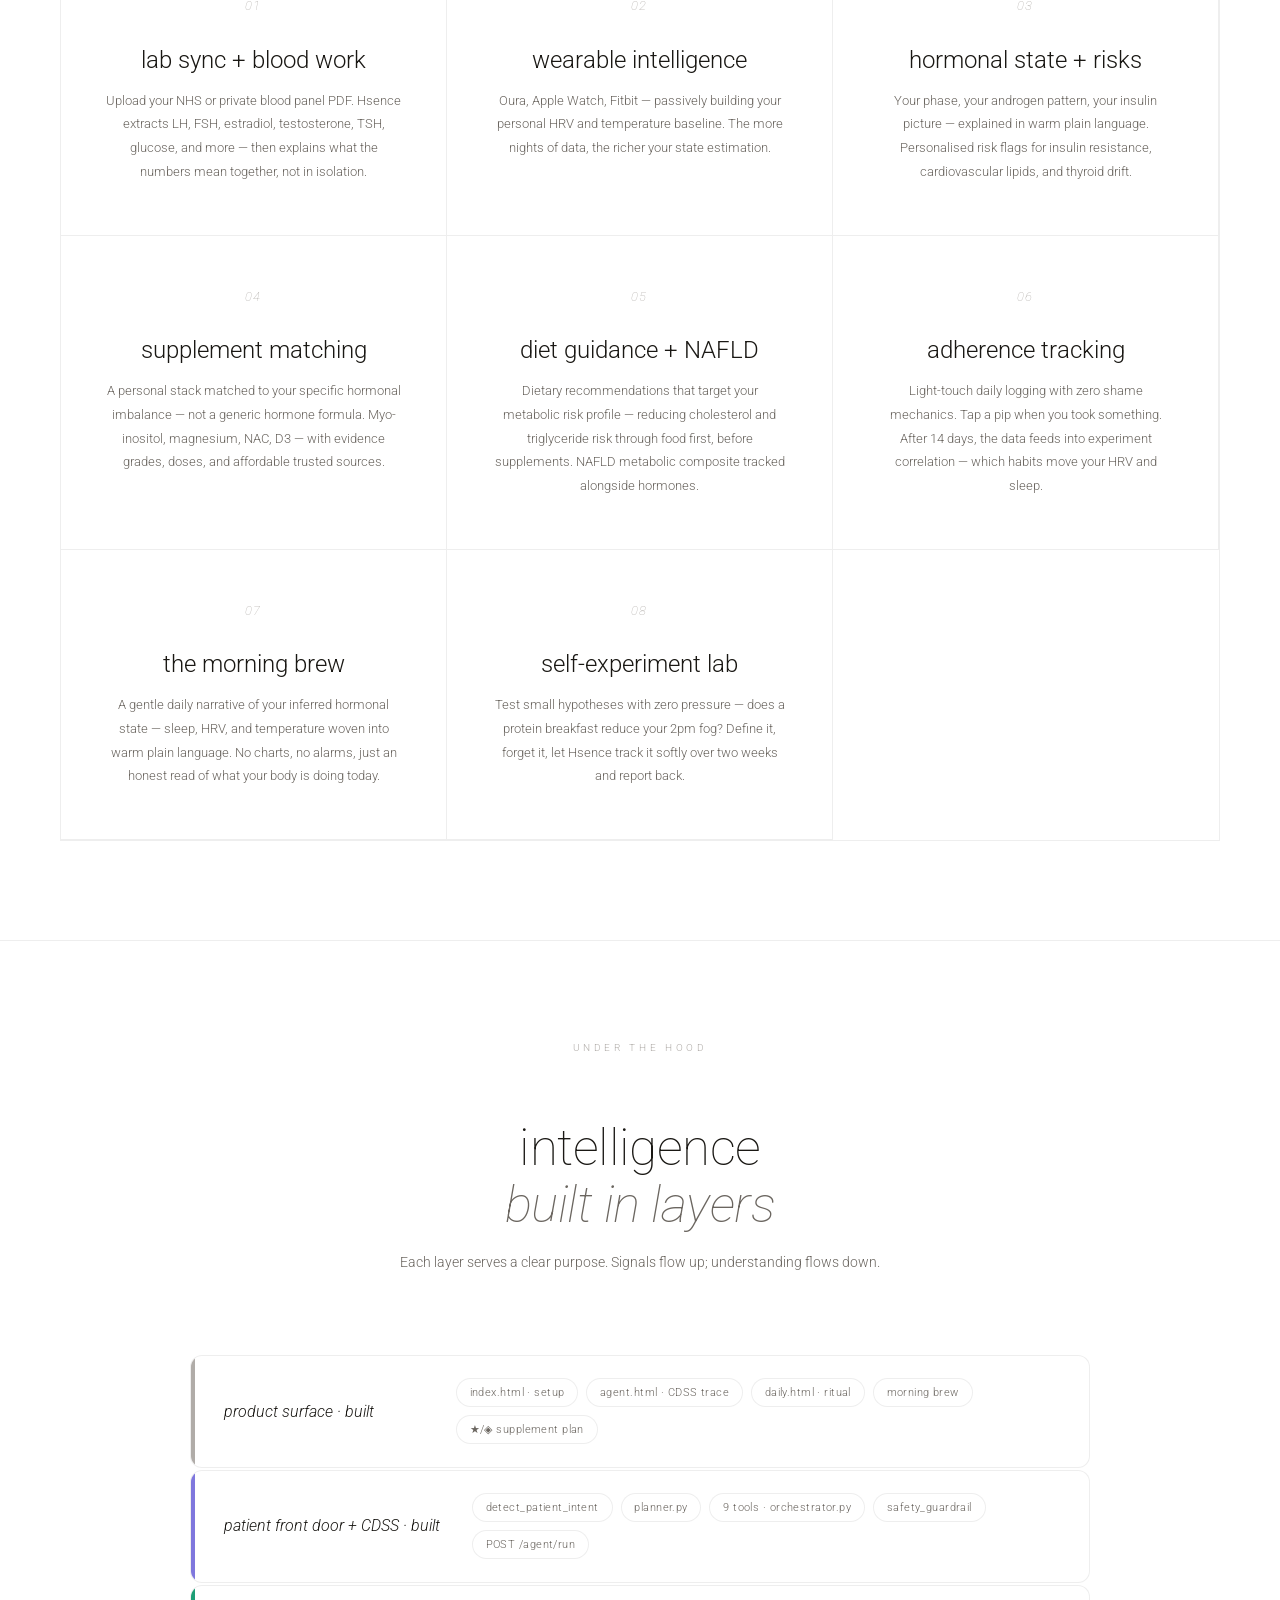
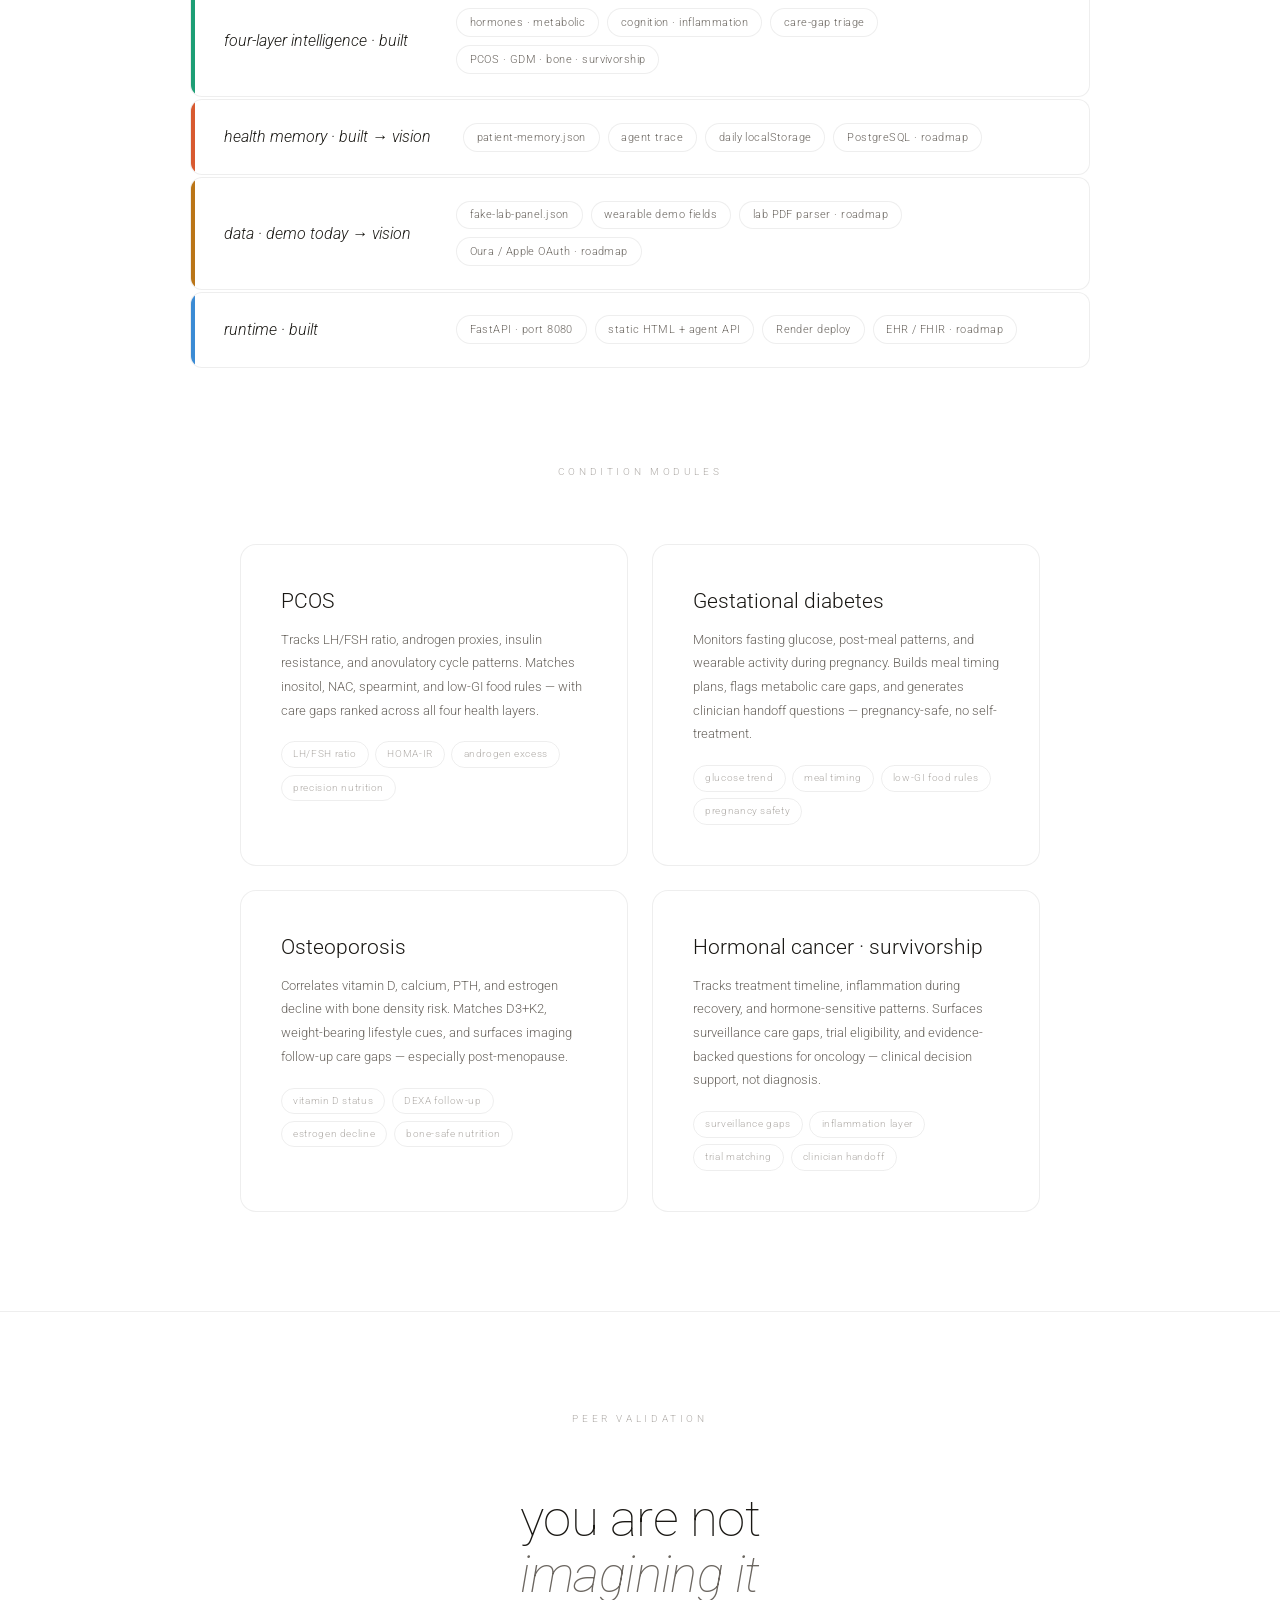
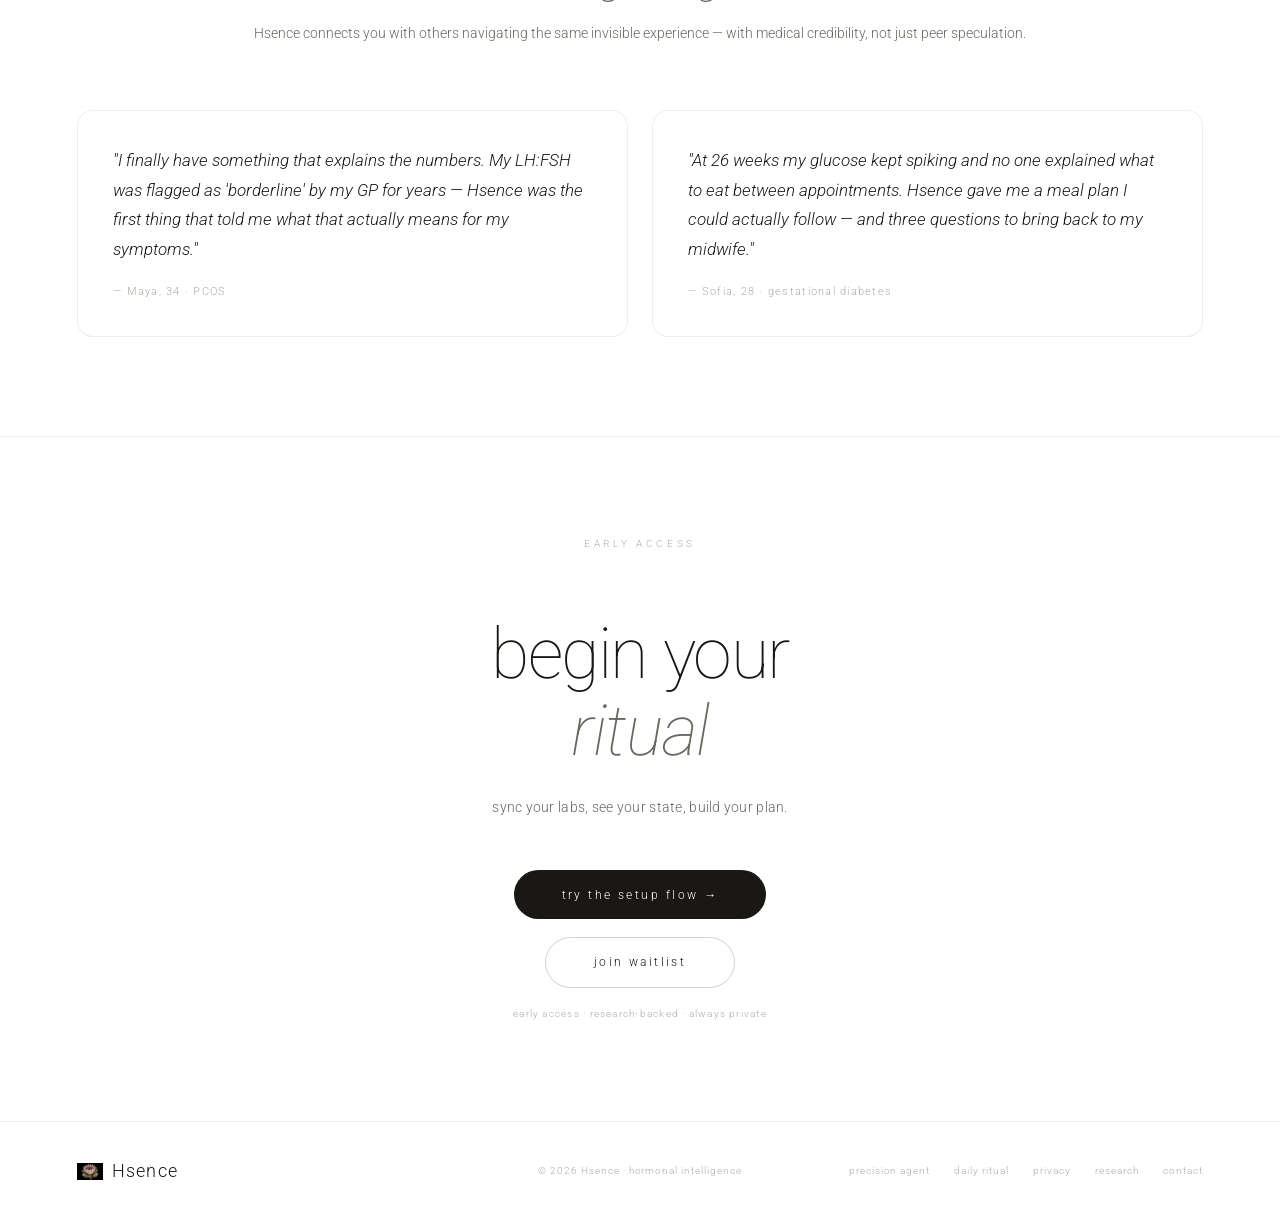
==== commit 184cedd6: "Add architecture PNG diagram and align docs with built vs vision stack. Includes SVG/PNG diagrams, c" ====
--- a/index.html
+++ b/index.html
@@ -599,7 +599,7 @@
 
   <!-- NAV -->
   <nav>
-    <a href="index.html" class="nav-logo"><img src="assets/protea-flower.png" alt="" class="nav-logo-img" width="72" height="72"/><span class="nav-logo-text">Hsence</span></a>
+    <a href="index.html" class="nav-logo"><img src="assets/protea-flower-logo.png" alt="" class="nav-logo-img" width="72" height="72"/><span class="nav-logo-text">Hsence</span></a>
     <ul class="nav-links">
       <li><a href="index.html" data-nav="home" class="active">home</a></li>
       <li><a href="agent.html">precision agent</a></li>
@@ -615,7 +615,7 @@
   <section class="hero">
     <div class="hero-inner">
       <p class="hero-eyebrow">hormonal intelligence platform</p>
-      <h1 class="hero-title">your body,<br><span class="hero-finally-row"><em>finally</em><img src="assets/protea-flower.png" alt="" class="hero-flower-near" width="200" height="200"/></span><br>understood</h1>
+      <h1 class="hero-title">your body,<br><span class="hero-finally-row"><em>finally</em><img src="assets/protea-flower-logo.png" alt="" class="hero-flower-near" width="200" height="200"/></span><br>understood</h1>
       <p class="hero-sub">
         sync your labs and wearable once — and Hsence explains your hormonal state, surfaces your personal risks, and builds a supplement plan matched to your biology.
       </p>
@@ -1057,7 +1057,7 @@
         <h2 class="proto-title" style="margin-bottom:0">the morning <em>brew</em></h2>
       </div>
       <p class="proto-sub">
-        Your daily narrative — generated by Claude, grounded in your condition module and last night's wearable data. Switch conditions below to see how it adapts.
+        Your daily narrative — condition-aware prose grounded in last night's wearable signals. Switch modules below to see how it adapts.
       </p>
     </div>
 
@@ -1162,7 +1162,7 @@
       <div class="feature-card">
         <div class="feature-num">07</div>
         <div class="feature-title">the morning brew</div>
-        <div class="feature-desc">A gentle daily narrative of your inferred hormonal state — sleep, HRV, temperature woven into warm language by Claude. No charts, no alarms, just an honest read of what your body is doing today.</div>
+        <div class="feature-desc">A gentle daily narrative of your inferred hormonal state — sleep, HRV, and temperature woven into warm plain language. No charts, no alarms, just an honest read of what your body is doing today.</div>
       </div>
       <div class="feature-card">
         <div class="feature-num">08</div>
@@ -1182,74 +1182,74 @@
         <div class="stack-layer">
           <div class="stack-accent" style="background:#b0aca8"></div>
           <div class="stack-content">
-            <div class="stack-name" style="font-style:italic;font-weight:300">product surface</div>
+            <div class="stack-name" style="font-style:italic;font-weight:300">product surface · built</div>
             <div class="stack-chips">
+              <span class="stack-chip">index.html · setup</span>
+              <span class="stack-chip">agent.html · CDSS trace</span>
+              <span class="stack-chip">daily.html · ritual</span>
               <span class="stack-chip">morning brew</span>
-              <span class="stack-chip">/daily_insight</span>
-              <span class="stack-chip">/predict_symptoms</span>
-              <span class="stack-chip">/recommendation</span>
-              <span class="stack-chip">supplement plan</span>
-              <span class="stack-chip">adherence tracker</span>
+              <span class="stack-chip">★/◈ supplement plan</span>
             </div>
           </div>
         </div>
         <div class="stack-layer">
           <div class="stack-accent" style="background:#7F77DD"></div>
           <div class="stack-content">
-            <div class="stack-name" style="font-style:italic;font-weight:300">llm orchestration</div>
+            <div class="stack-name" style="font-style:italic;font-weight:300">patient front door + CDSS · built</div>
             <div class="stack-chips">
-              <span class="stack-chip">Claude Sonnet</span>
-              <span class="stack-chip">narrative engine</span>
-              <span class="stack-chip">supplement reasoning</span>
-              <span class="stack-chip">safety filter</span>
+              <span class="stack-chip">detect_patient_intent</span>
+              <span class="stack-chip">planner.py</span>
+              <span class="stack-chip">9 tools · orchestrator.py</span>
+              <span class="stack-chip">safety_guardrail</span>
+              <span class="stack-chip">POST /agent/run</span>
             </div>
           </div>
         </div>
         <div class="stack-layer">
           <div class="stack-accent" style="background:#1D9E75"></div>
           <div class="stack-content">
-            <div class="stack-name" style="font-style:italic;font-weight:300">intelligence</div>
+            <div class="stack-name" style="font-style:italic;font-weight:300">four-layer intelligence · built</div>
             <div class="stack-chips">
-              <span class="stack-chip">state estimator · P(phase|signals)</span>
-              <span class="stack-chip">risk scoring</span>
-              <span class="stack-chip">supplement matcher</span>
-              <span class="stack-chip">condition modules</span>
+              <span class="stack-chip">hormones · metabolic</span>
+              <span class="stack-chip">cognition · inflammation</span>
+              <span class="stack-chip">care-gap triage</span>
+              <span class="stack-chip">PCOS · GDM · bone · survivorship</span>
             </div>
           </div>
         </div>
         <div class="stack-layer">
           <div class="stack-accent" style="background:#D85A30"></div>
           <div class="stack-content">
-            <div class="stack-name" style="font-style:italic;font-weight:300">health memory</div>
+            <div class="stack-name" style="font-style:italic;font-weight:300">health memory · built → vision</div>
             <div class="stack-chips">
-              <span class="stack-chip">PostgreSQL</span>
-              <span class="stack-chip">FAISS / Pinecone</span>
-              <span class="stack-chip">lab history</span>
-              <span class="stack-chip">supplement log</span>
+              <span class="stack-chip">patient-memory.json</span>
+              <span class="stack-chip">agent trace</span>
+              <span class="stack-chip">daily localStorage</span>
+              <span class="stack-chip">PostgreSQL · roadmap</span>
             </div>
           </div>
         </div>
         <div class="stack-layer">
           <div class="stack-accent" style="background:#BA7517"></div>
           <div class="stack-content">
-            <div class="stack-name" style="font-style:italic;font-weight:300">data processing</div>
+            <div class="stack-name" style="font-style:italic;font-weight:300">data · demo today → vision</div>
             <div class="stack-chips">
-              <span class="stack-chip">lab PDF parser</span>
-              <span class="stack-chip">feature engineering</span>
-              <span class="stack-chip">time alignment</span>
-              <span class="stack-chip">normaliser</span>
+              <span class="stack-chip">fake-lab-panel.json</span>
+              <span class="stack-chip">wearable demo fields</span>
+              <span class="stack-chip">lab PDF parser · roadmap</span>
+              <span class="stack-chip">Oura / Apple OAuth · roadmap</span>
             </div>
           </div>
         </div>
         <div class="stack-layer">
           <div class="stack-accent" style="background:#3B8BD4"></div>
           <div class="stack-content">
-            <div class="stack-name" style="font-style:italic;font-weight:300">data ingestion</div>
+            <div class="stack-name" style="font-style:italic;font-weight:300">runtime · built</div>
             <div class="stack-chips">
-              <span class="stack-chip">Apple Health</span>
-              <span class="stack-chip">Oura Ring</span>
-              <span class="stack-chip">blood panel PDF</span>
-              <span class="stack-chip">manual log</span>
+              <span class="stack-chip">FastAPI · port 8080</span>
+              <span class="stack-chip">static HTML + agent API</span>
+              <span class="stack-chip">Render deploy</span>
+              <span class="stack-chip">EHR / FHIR · roadmap</span>
             </div>
           </div>
         </div>
@@ -1331,7 +1331,7 @@
   </section>
 
   <footer>
-    <span class="footer-logo"><img src="assets/protea-flower.png" alt="" class="footer-logo-img" width="26" height="26"/>Hsence</span>
+    <span class="footer-logo"><img src="assets/protea-flower-logo.png" alt="" class="footer-logo-img" width="26" height="26"/>Hsence</span>
     <span class="footer-note">© 2026 Hsence · hormonal intelligence</span>
     <div class="footer-links">
       <a href="agent.html">precision agent</a>
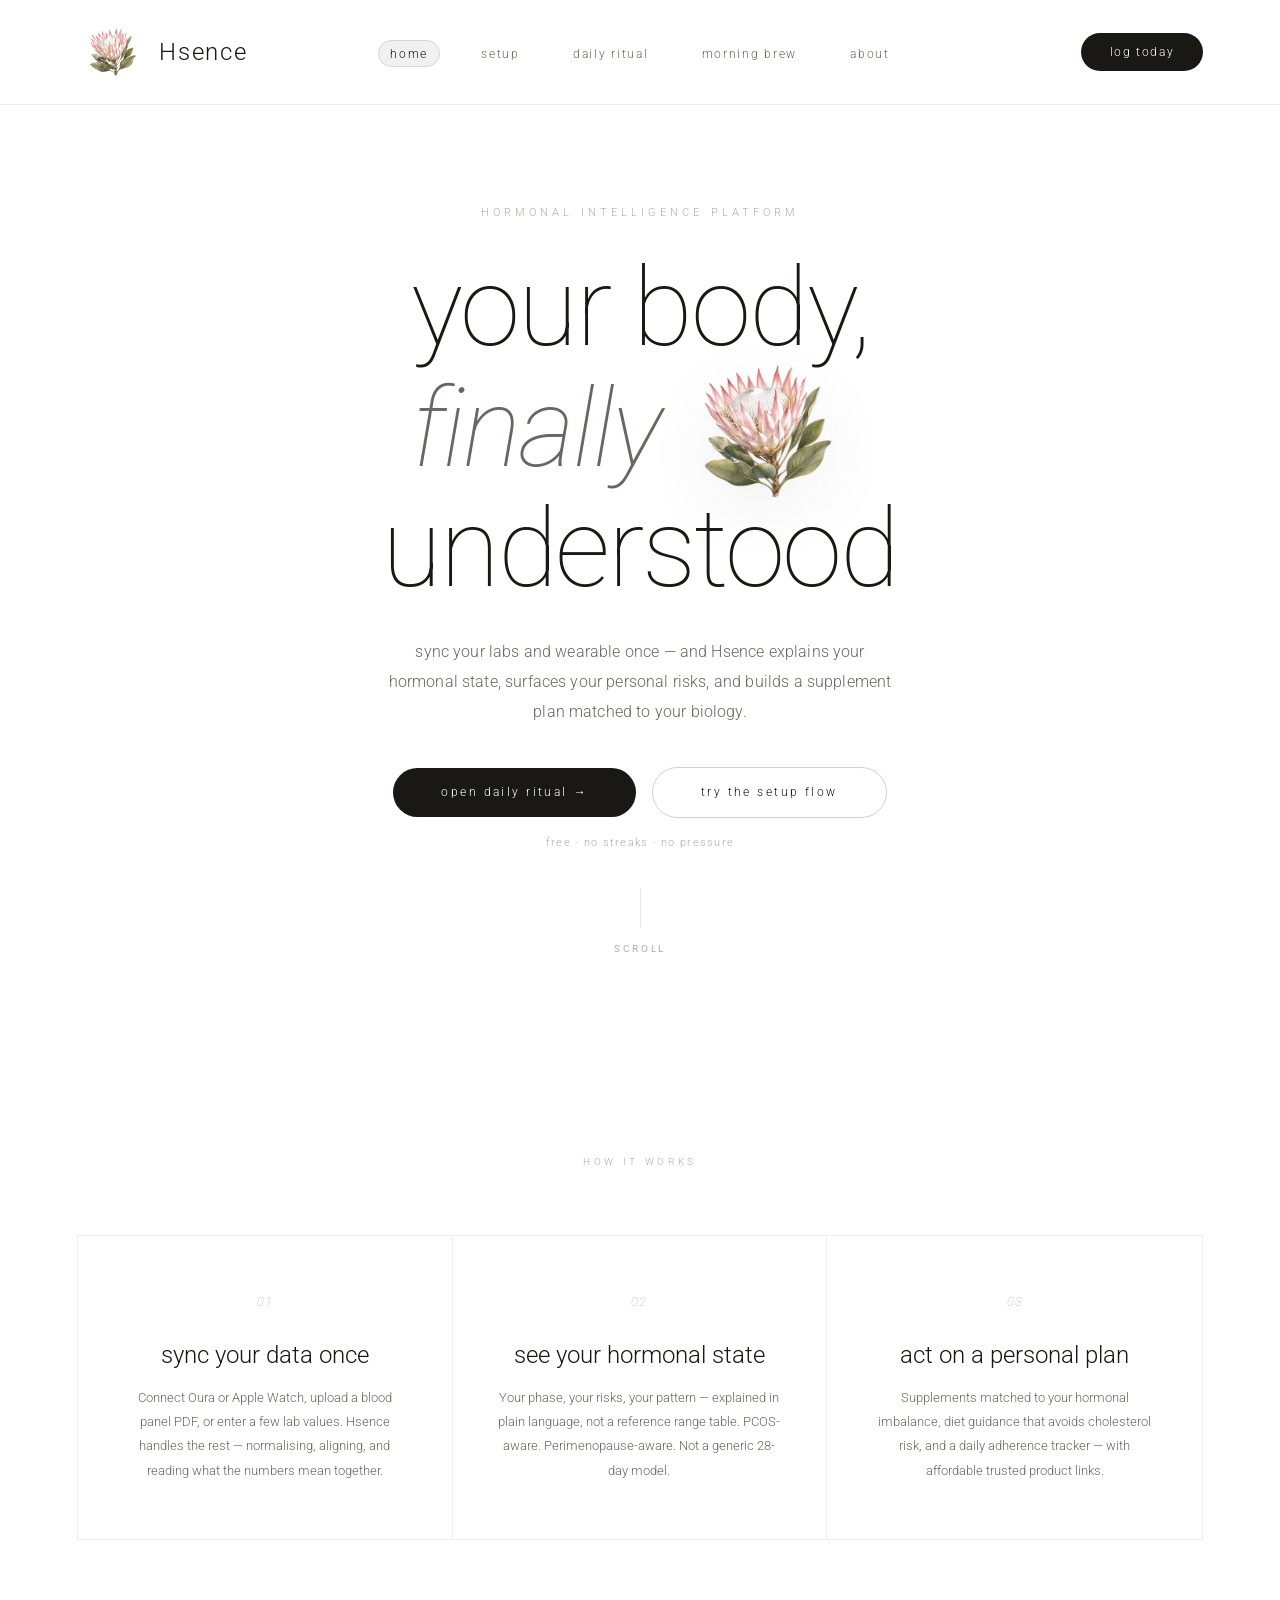
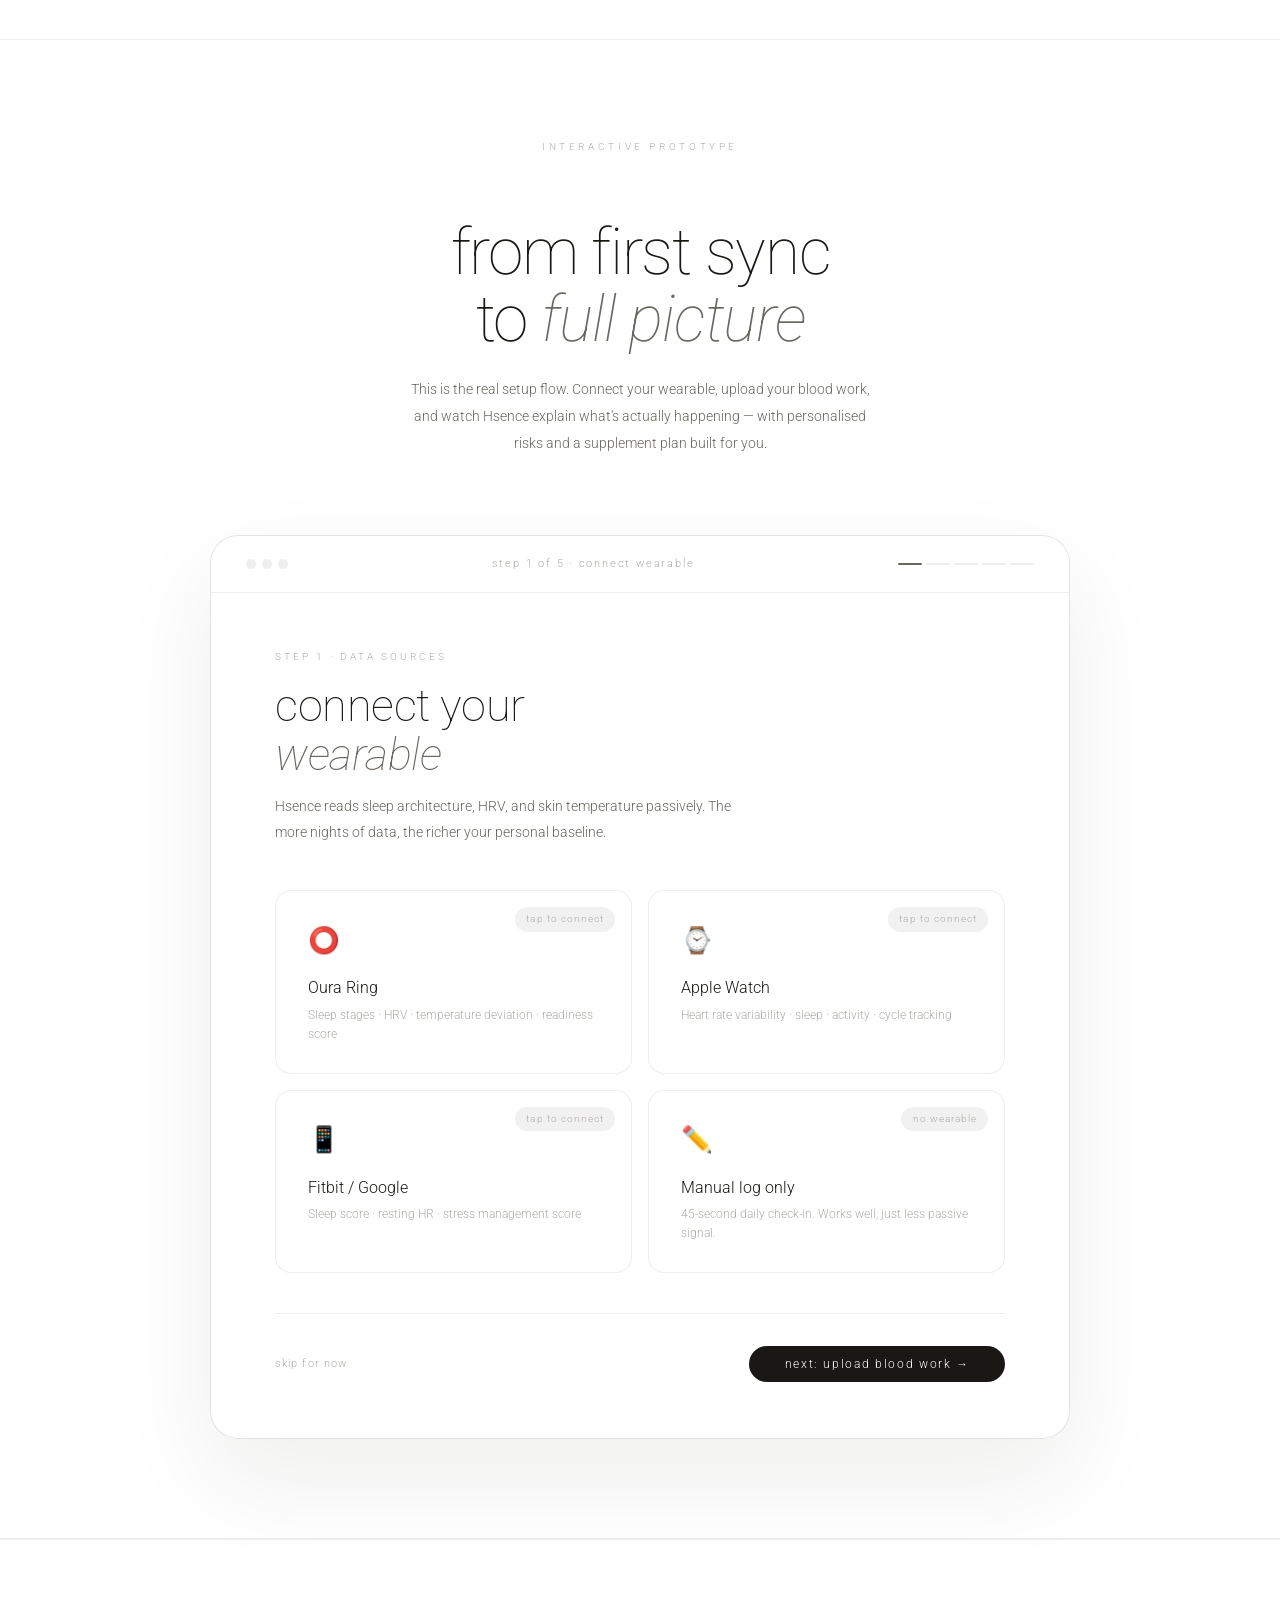
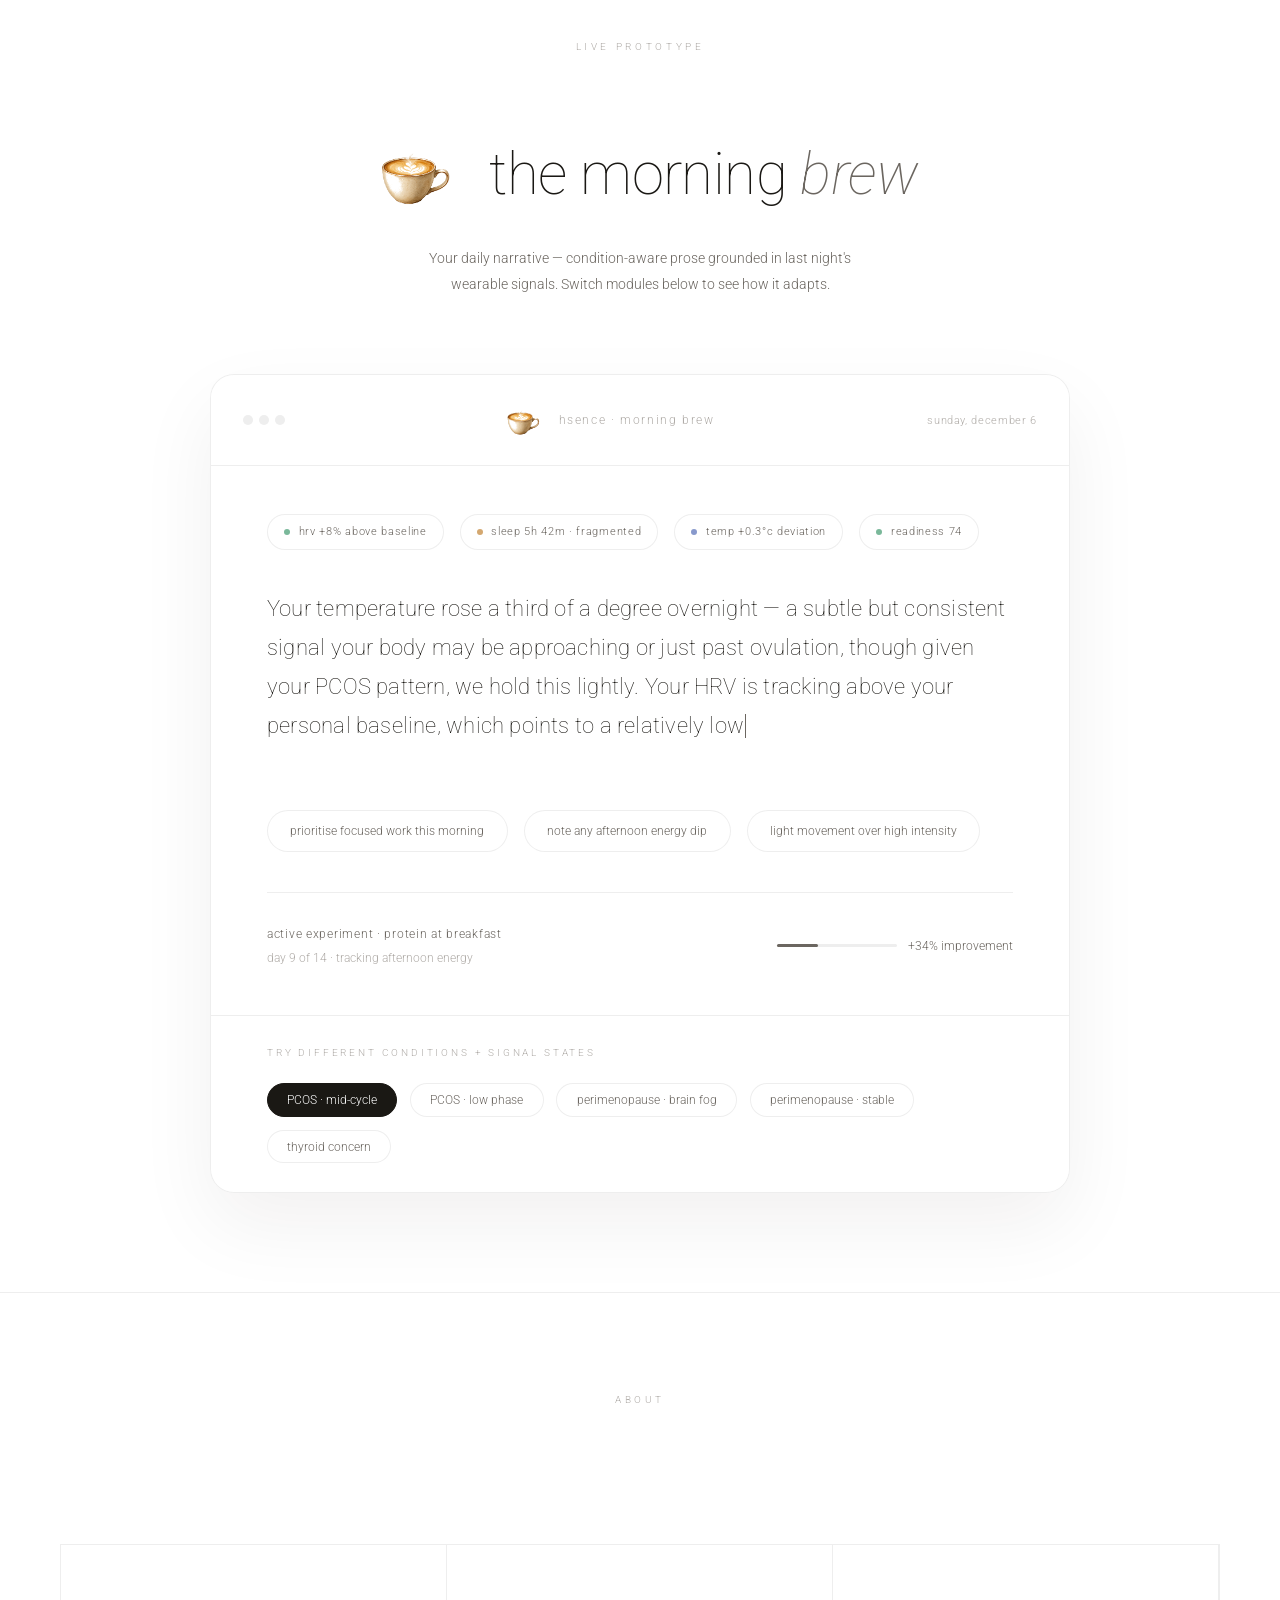
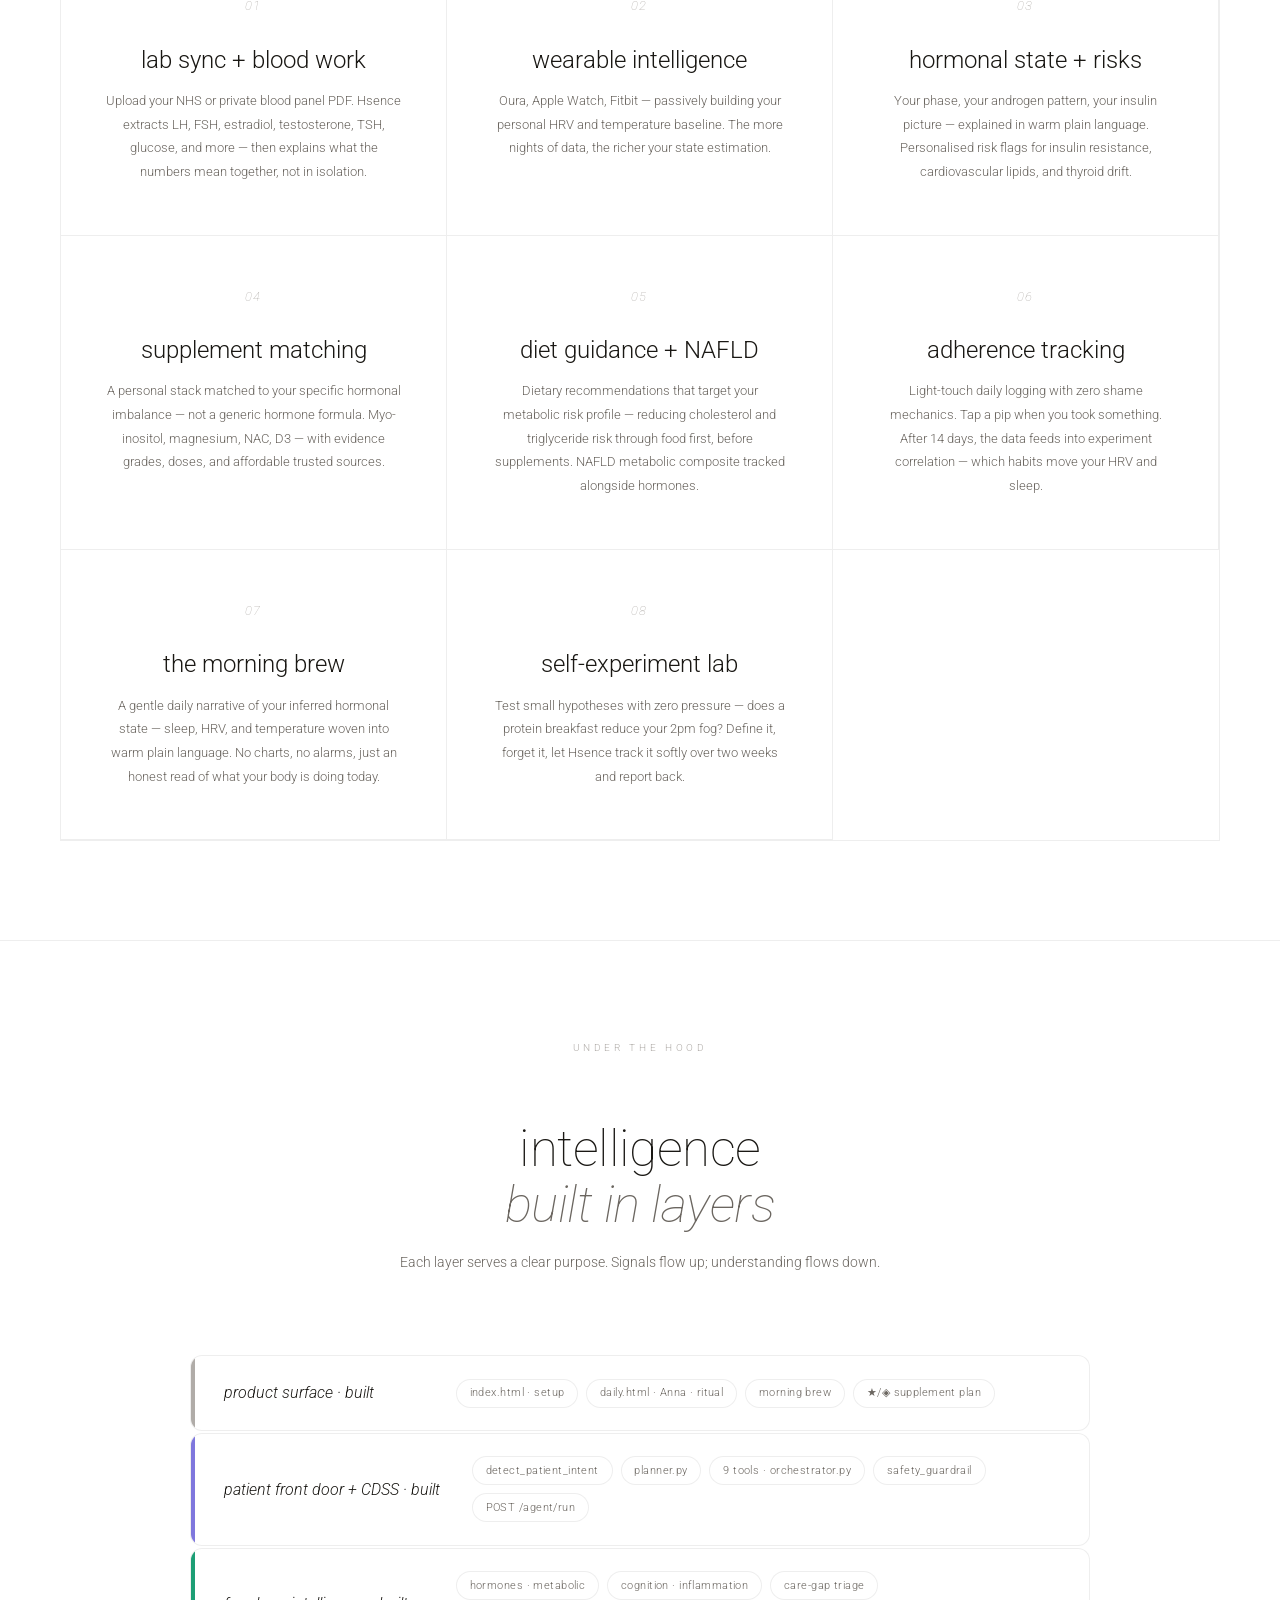
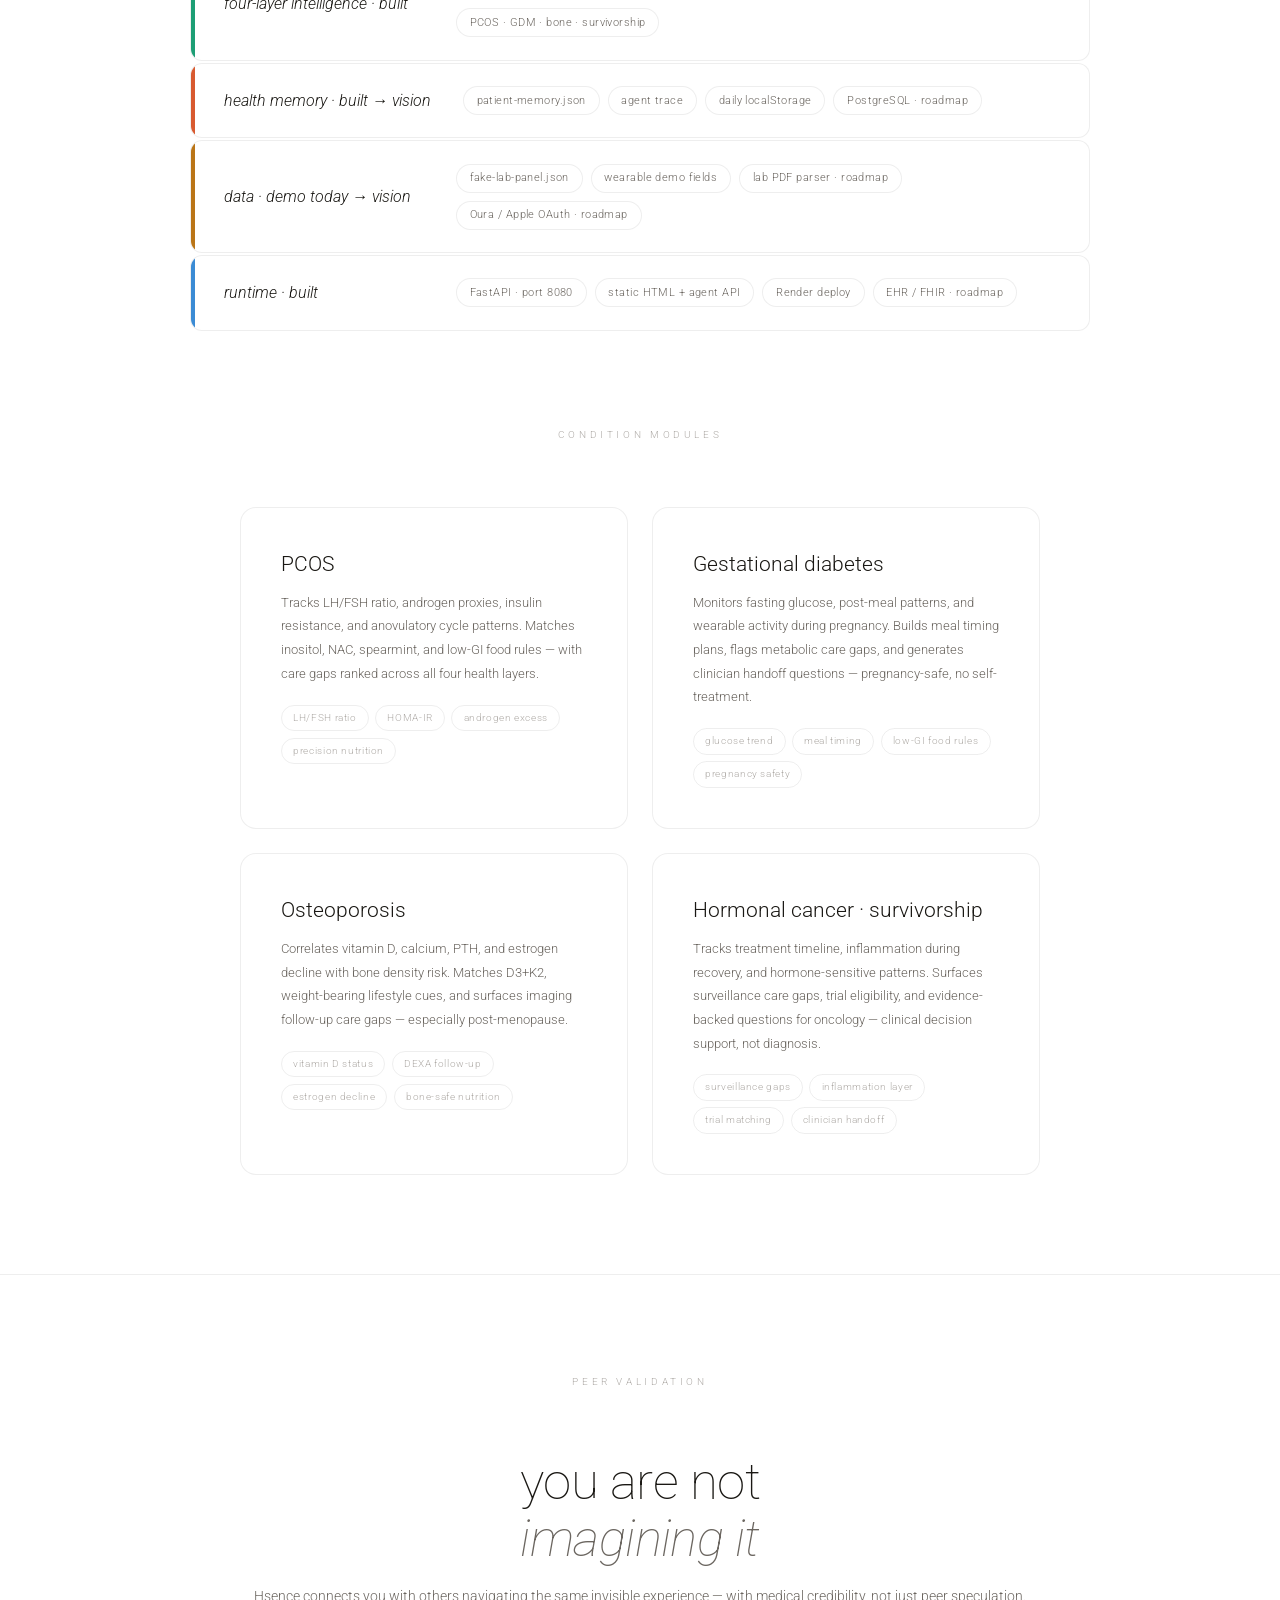
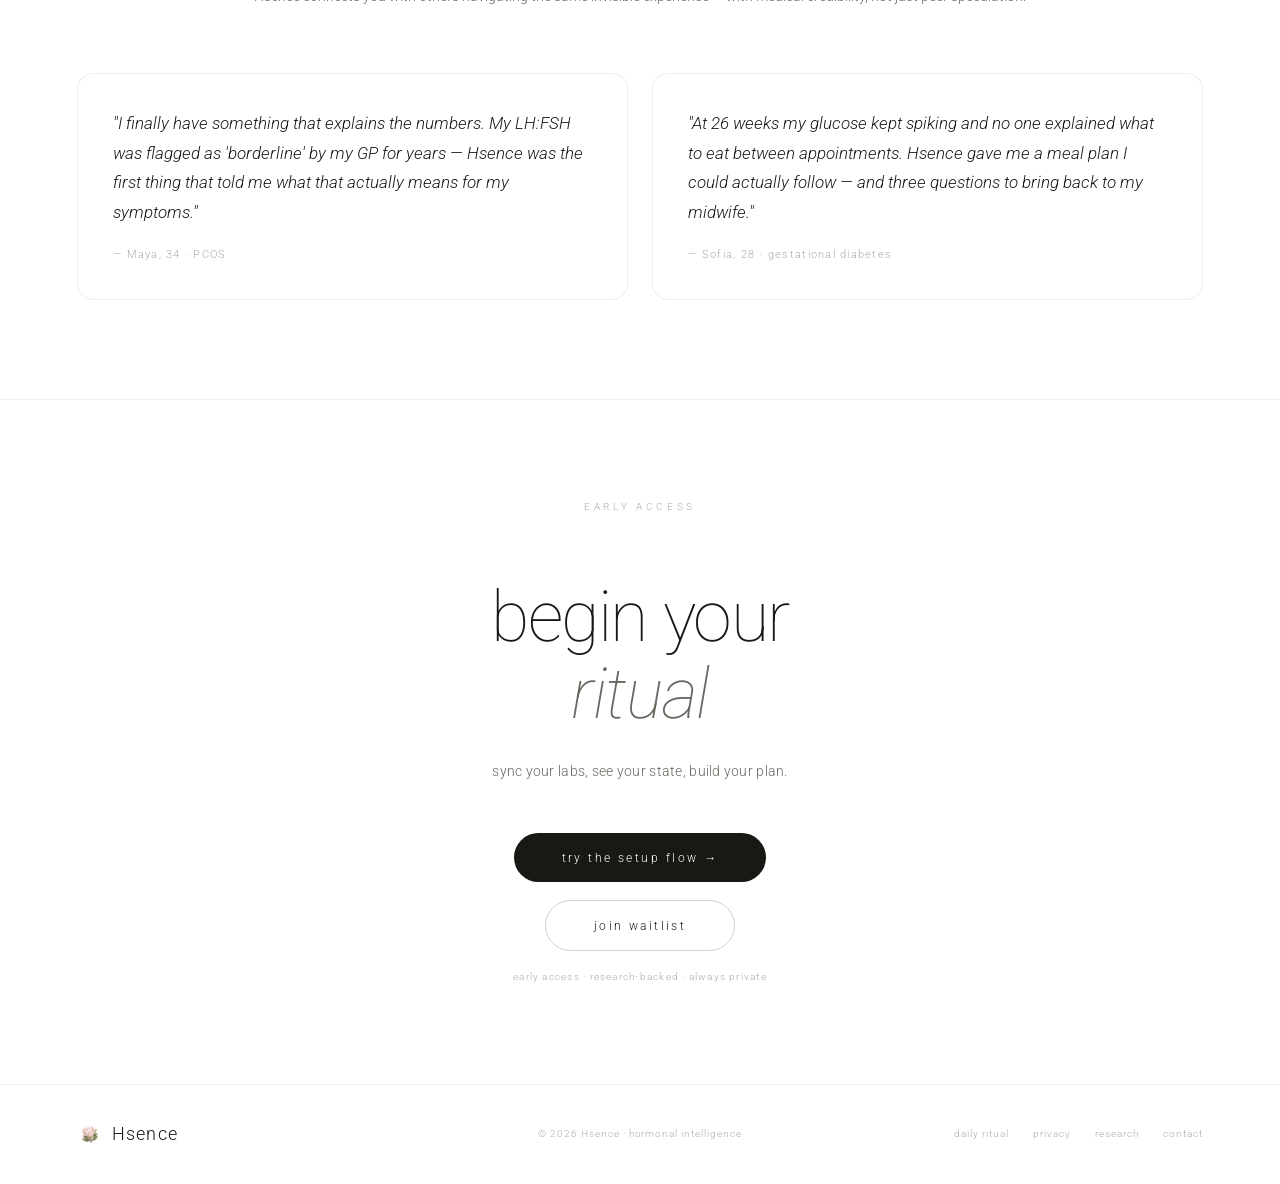
==== commit 2aee9f5b: "Ship Anna voice coach on daily ritual and retire precision agent UI. ElevenLabs TTS/STT powers the d" ====
--- a/index.html
+++ b/index.html
@@ -599,14 +599,13 @@
 
   <!-- NAV -->
   <nav>
-    <a href="index.html" class="nav-logo"><img src="assets/protea-flower-logo.png" alt="" class="nav-logo-img" width="72" height="72"/><span class="nav-logo-text">Hsence</span></a>
+    <a href="index.html" class="nav-logo"><img src="assets/protea-flower-web.png" alt="" class="nav-logo-img" width="72" height="72"/><span class="nav-logo-text">Hsence</span></a>
     <ul class="nav-links">
       <li><a href="index.html" data-nav="home" class="active">home</a></li>
-      <li><a href="agent.html">precision agent</a></li>
+      <li><a href="#setup">setup</a></li>
       <li><a href="daily.html">daily ritual</a></li>
-      <li><a href="#setup">setup</a></li>
       <li><a href="#prototype">morning brew</a></li>
-      <li><a href="#features">features</a></li>
+      <li><a href="#about">about</a></li>
     </ul>
     <a href="daily.html" class="nav-cta">log today</a>
   </nav>
@@ -615,12 +614,12 @@
   <section class="hero">
     <div class="hero-inner">
       <p class="hero-eyebrow">hormonal intelligence platform</p>
-      <h1 class="hero-title">your body,<br><span class="hero-finally-row"><em>finally</em><img src="assets/protea-flower-logo.png" alt="" class="hero-flower-near" width="200" height="200"/></span><br>understood</h1>
+      <h1 class="hero-title">your body,<br><span class="hero-finally-row"><em>finally</em><img src="assets/protea-flower-web.png" alt="" class="hero-flower-near" width="200" height="200"/></span><br>understood</h1>
       <p class="hero-sub">
         sync your labs and wearable once — and Hsence explains your hormonal state, surfaces your personal risks, and builds a supplement plan matched to your biology.
       </p>
       <div class="hero-actions">
-        <button class="btn-primary" onclick="location.href='agent.html'">open precision agent →</button>
+        <button class="btn-primary" onclick="location.href='daily.html'">open daily ritual →</button>
         <button class="btn-outline" onclick="document.getElementById('setup').scrollIntoView({behavior:'smooth'})">try the setup flow</button>
         <span class="hero-note">free · no streaks · no pressure</span>
       </div>
@@ -1125,9 +1124,9 @@
     </div>
   </section>
 
-  <!-- FEATURES -->
-  <section id="features" style="padding-left:0;padding-right:0">
-    <div style="padding:0 7vw 4.5rem"><p class="section-label">core features</p></div>
+  <!-- ABOUT -->
+  <section id="about" style="padding-left:0;padding-right:0">
+    <div style="padding:0 7vw 4.5rem"><p class="section-label">about</p></div>
     <div class="features-grid">
       <div class="feature-card">
         <div class="feature-num">01</div>
@@ -1185,8 +1184,7 @@
             <div class="stack-name" style="font-style:italic;font-weight:300">product surface · built</div>
             <div class="stack-chips">
               <span class="stack-chip">index.html · setup</span>
-              <span class="stack-chip">agent.html · CDSS trace</span>
-              <span class="stack-chip">daily.html · ritual</span>
+              <span class="stack-chip">daily.html · Anna · ritual</span>
               <span class="stack-chip">morning brew</span>
               <span class="stack-chip">★/◈ supplement plan</span>
             </div>
@@ -1331,10 +1329,9 @@
   </section>
 
   <footer>
-    <span class="footer-logo"><img src="assets/protea-flower-logo.png" alt="" class="footer-logo-img" width="26" height="26"/>Hsence</span>
+    <span class="footer-logo"><img src="assets/protea-flower-web.png" alt="" class="footer-logo-img" width="26" height="26"/>Hsence</span>
     <span class="footer-note">© 2026 Hsence · hormonal intelligence</span>
     <div class="footer-links">
-      <a href="agent.html">precision agent</a>
       <a href="daily.html">daily ritual</a>
       <a href="#">privacy</a>
       <a href="#">research</a>
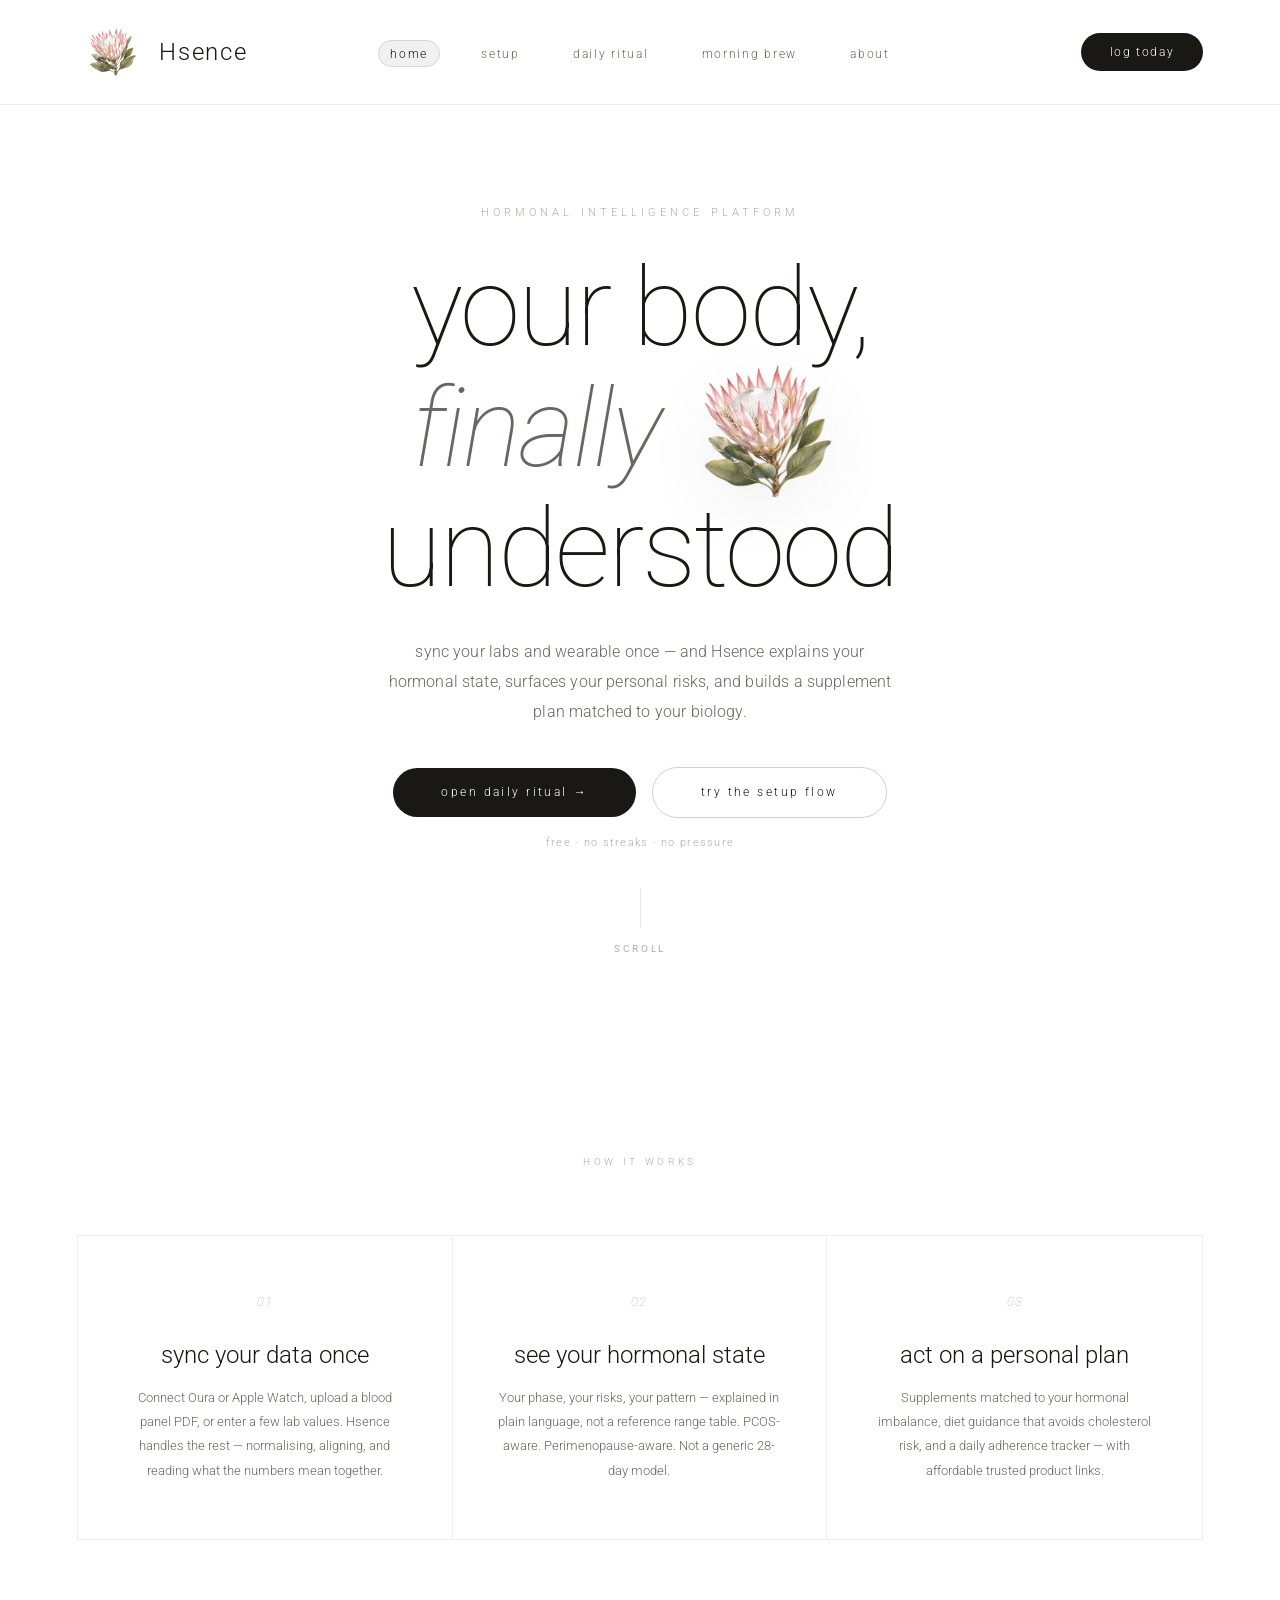
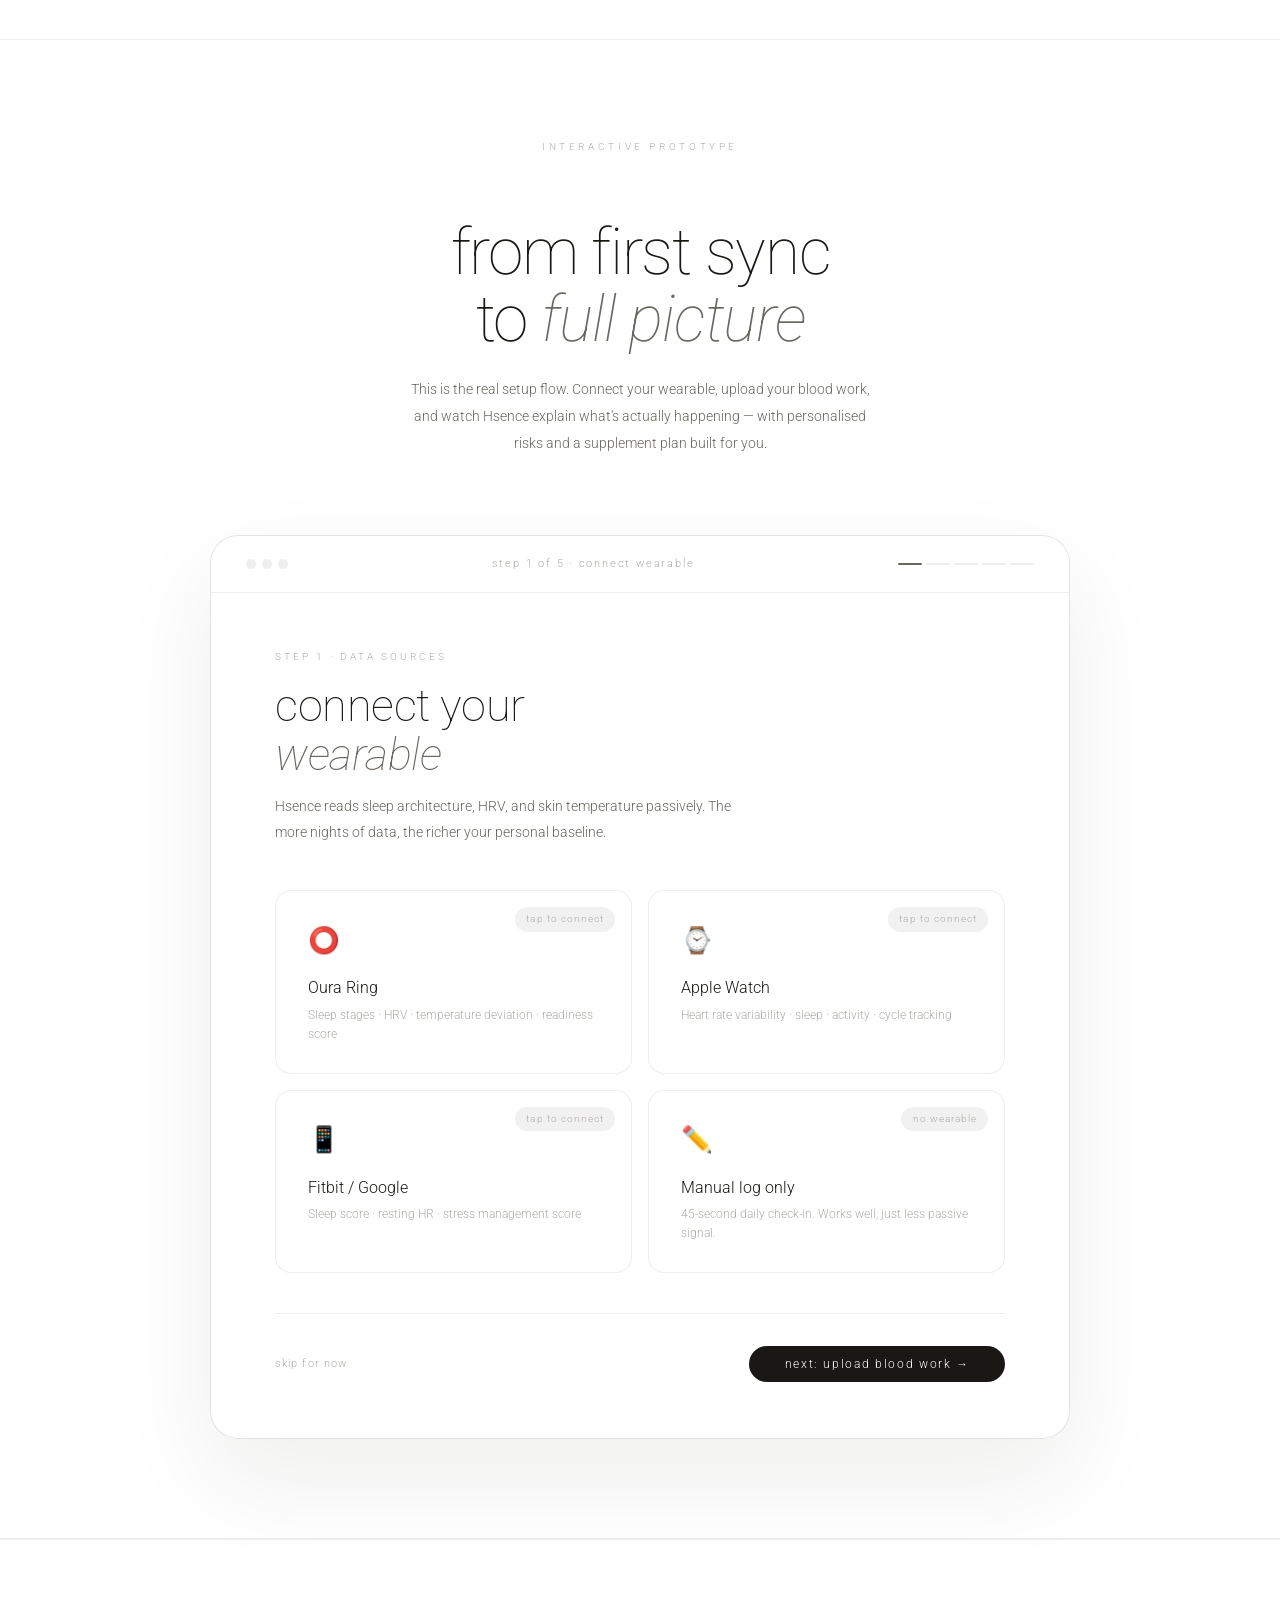
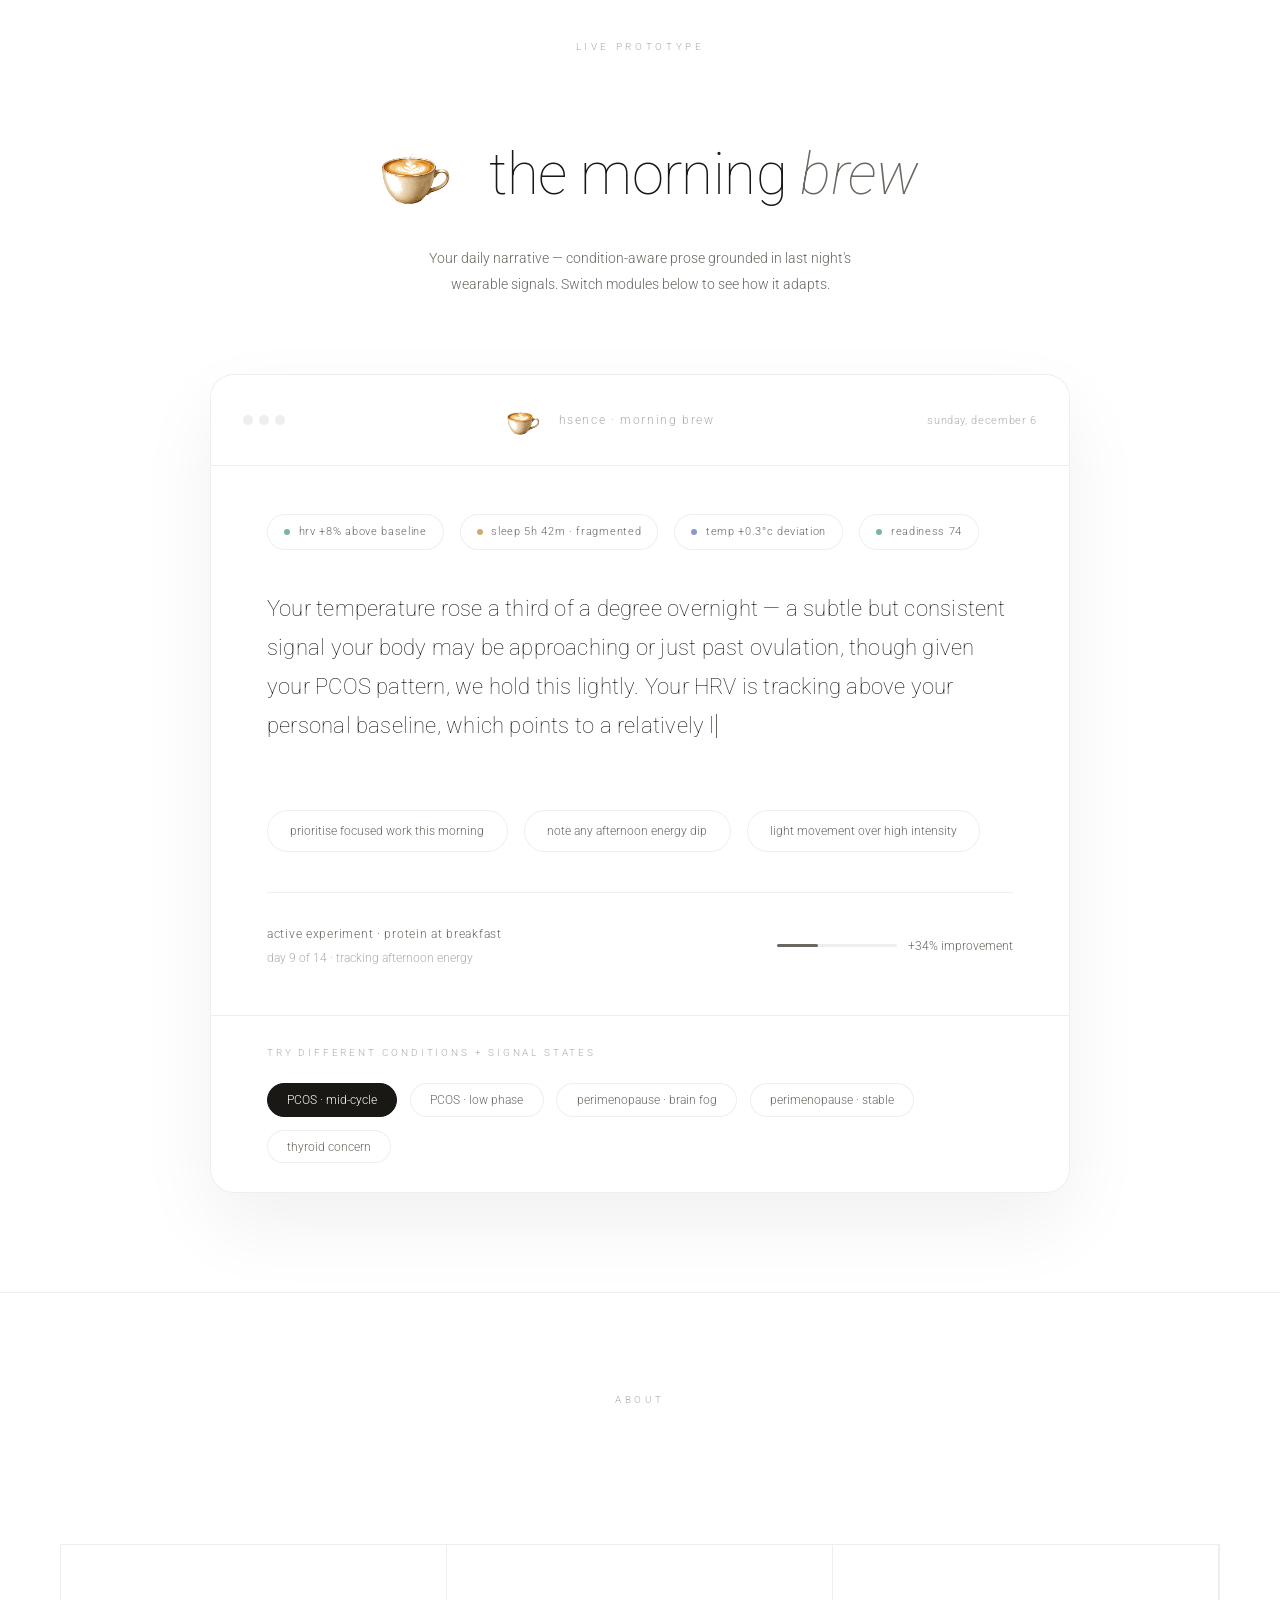
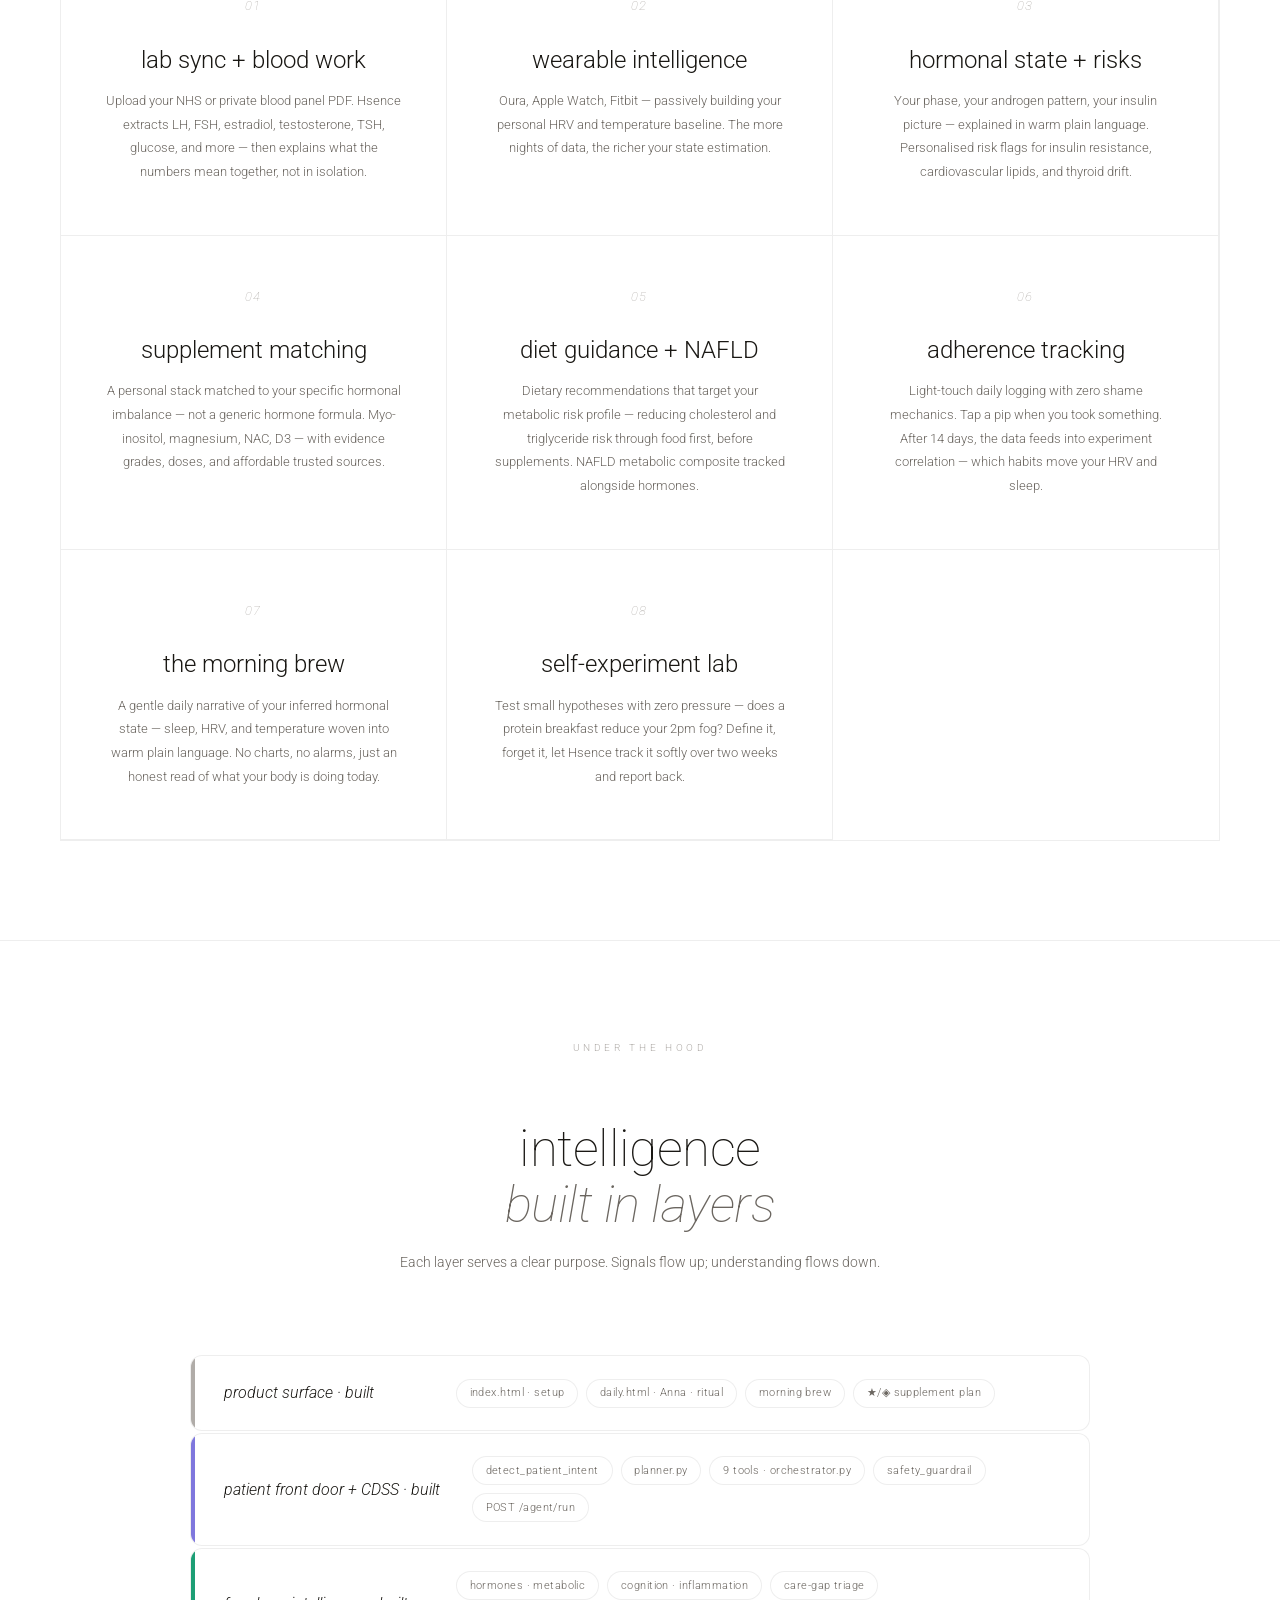
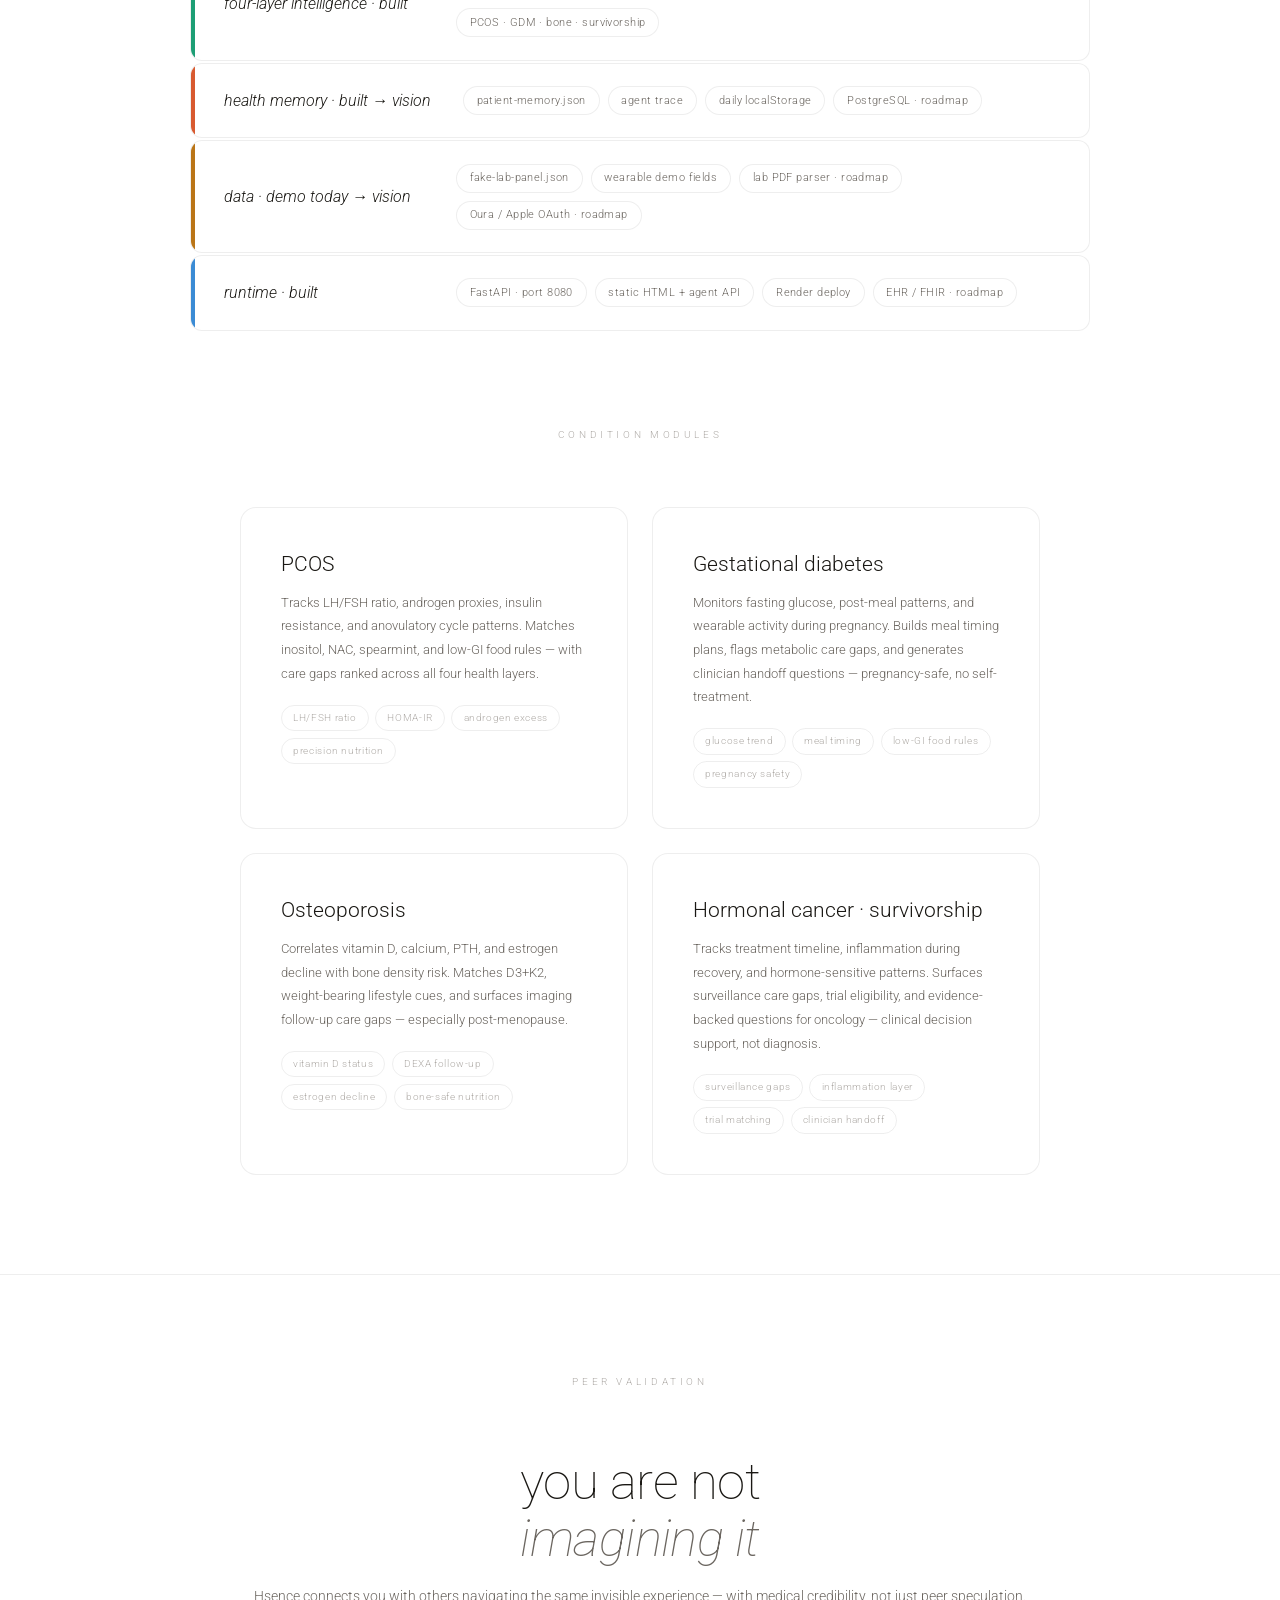
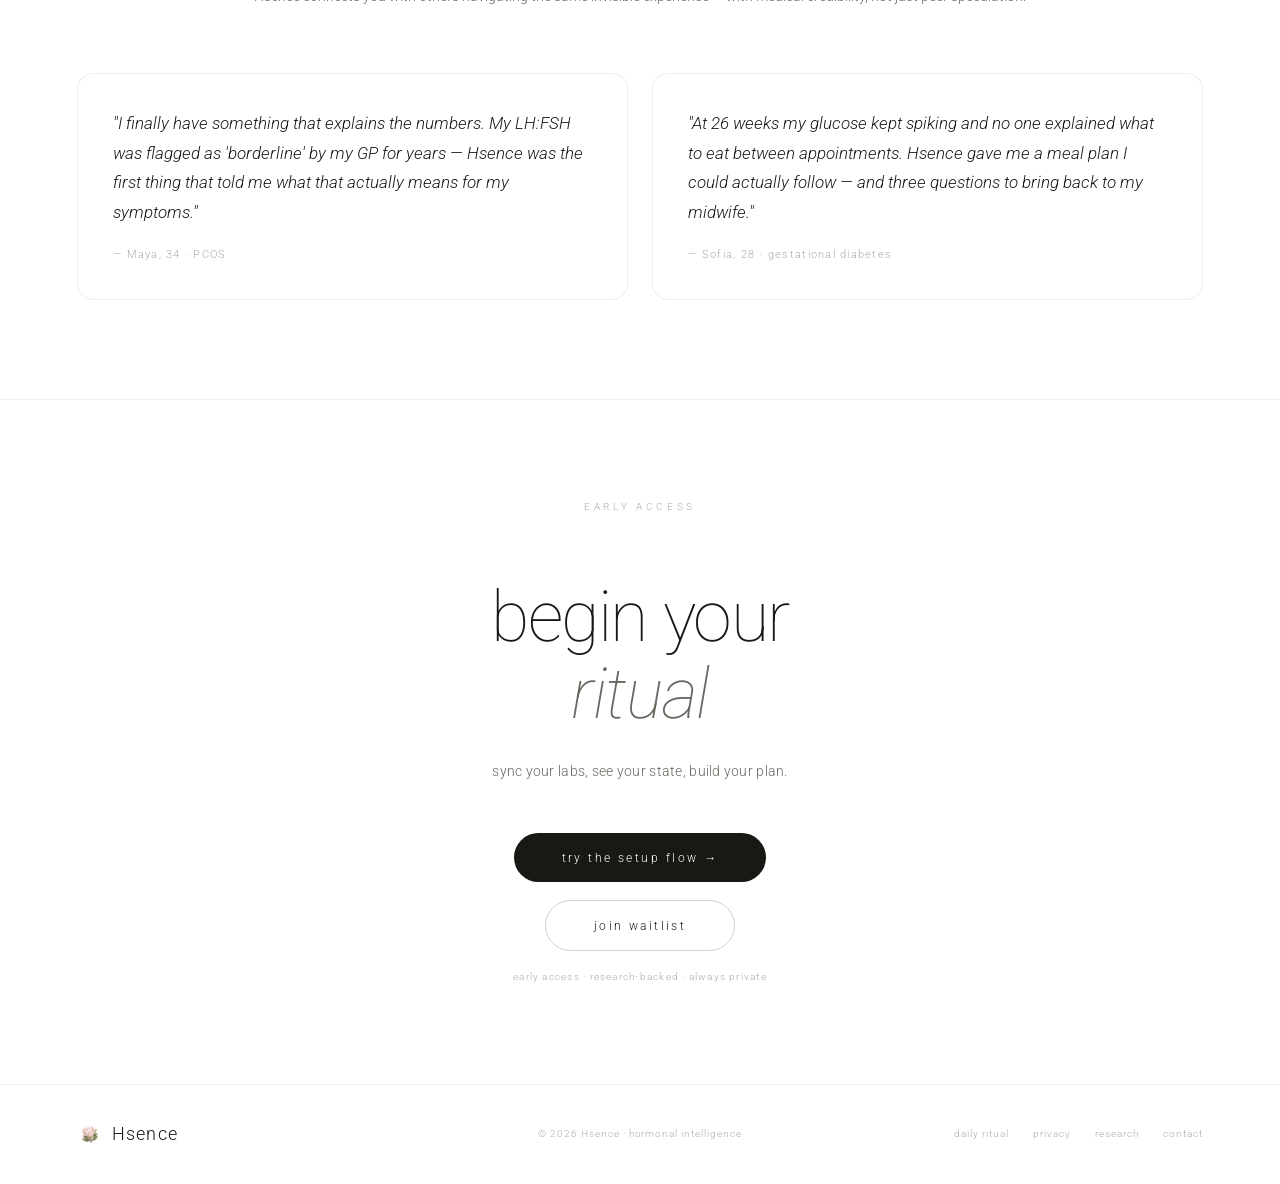
==== commit 15d15d09: "Route setup completion to daily ritual and replace ask with send arrow. Setup step 5 opens daily rit" ====
--- a/index.html
+++ b/index.html
@@ -1034,7 +1034,7 @@
 
           <div class="step-nav">
             <button class="step-back" onclick="goStep(4)">← back</button>
-            <button class="step-next" onclick="document.getElementById('prototype').scrollIntoView({behavior:'smooth'})">open your morning brew →</button>
+            <button class="step-next" onclick="location.href='daily.html'">open daily ritual →</button>
           </div>
         </div>
 
